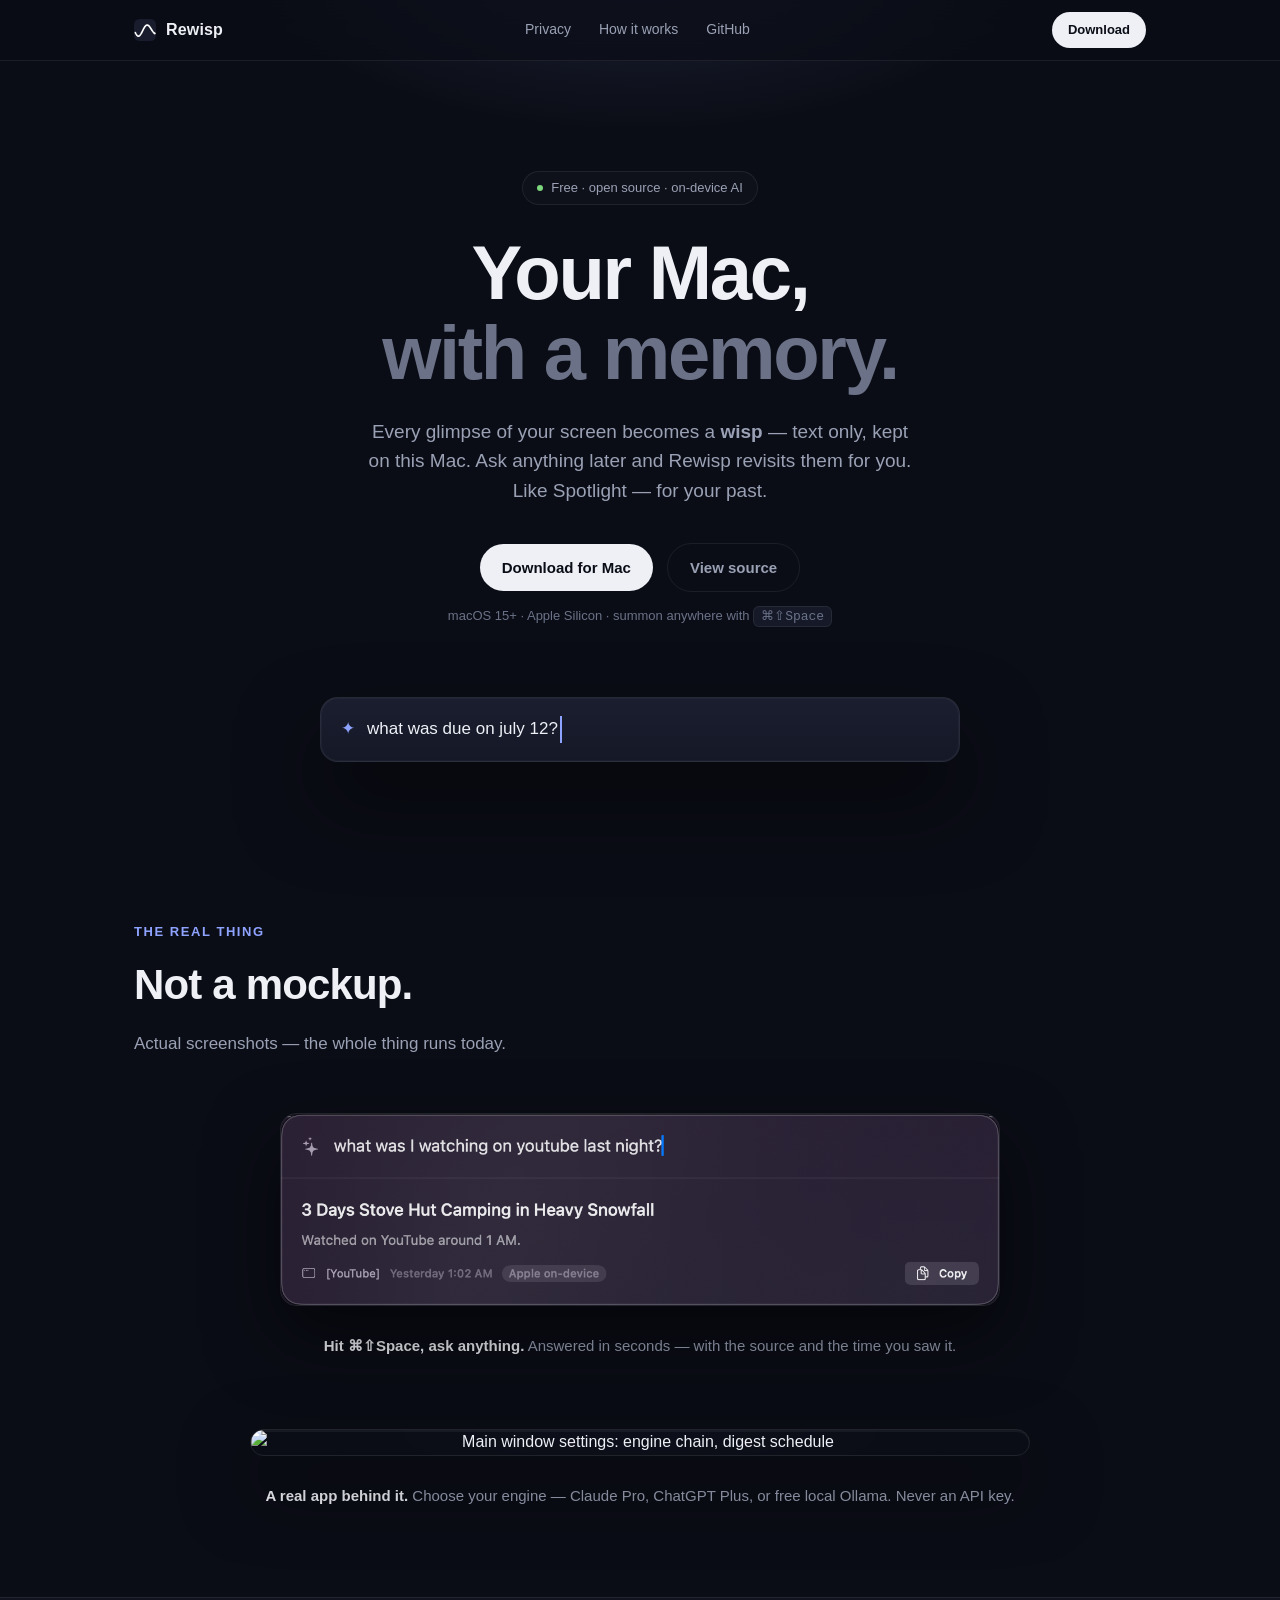
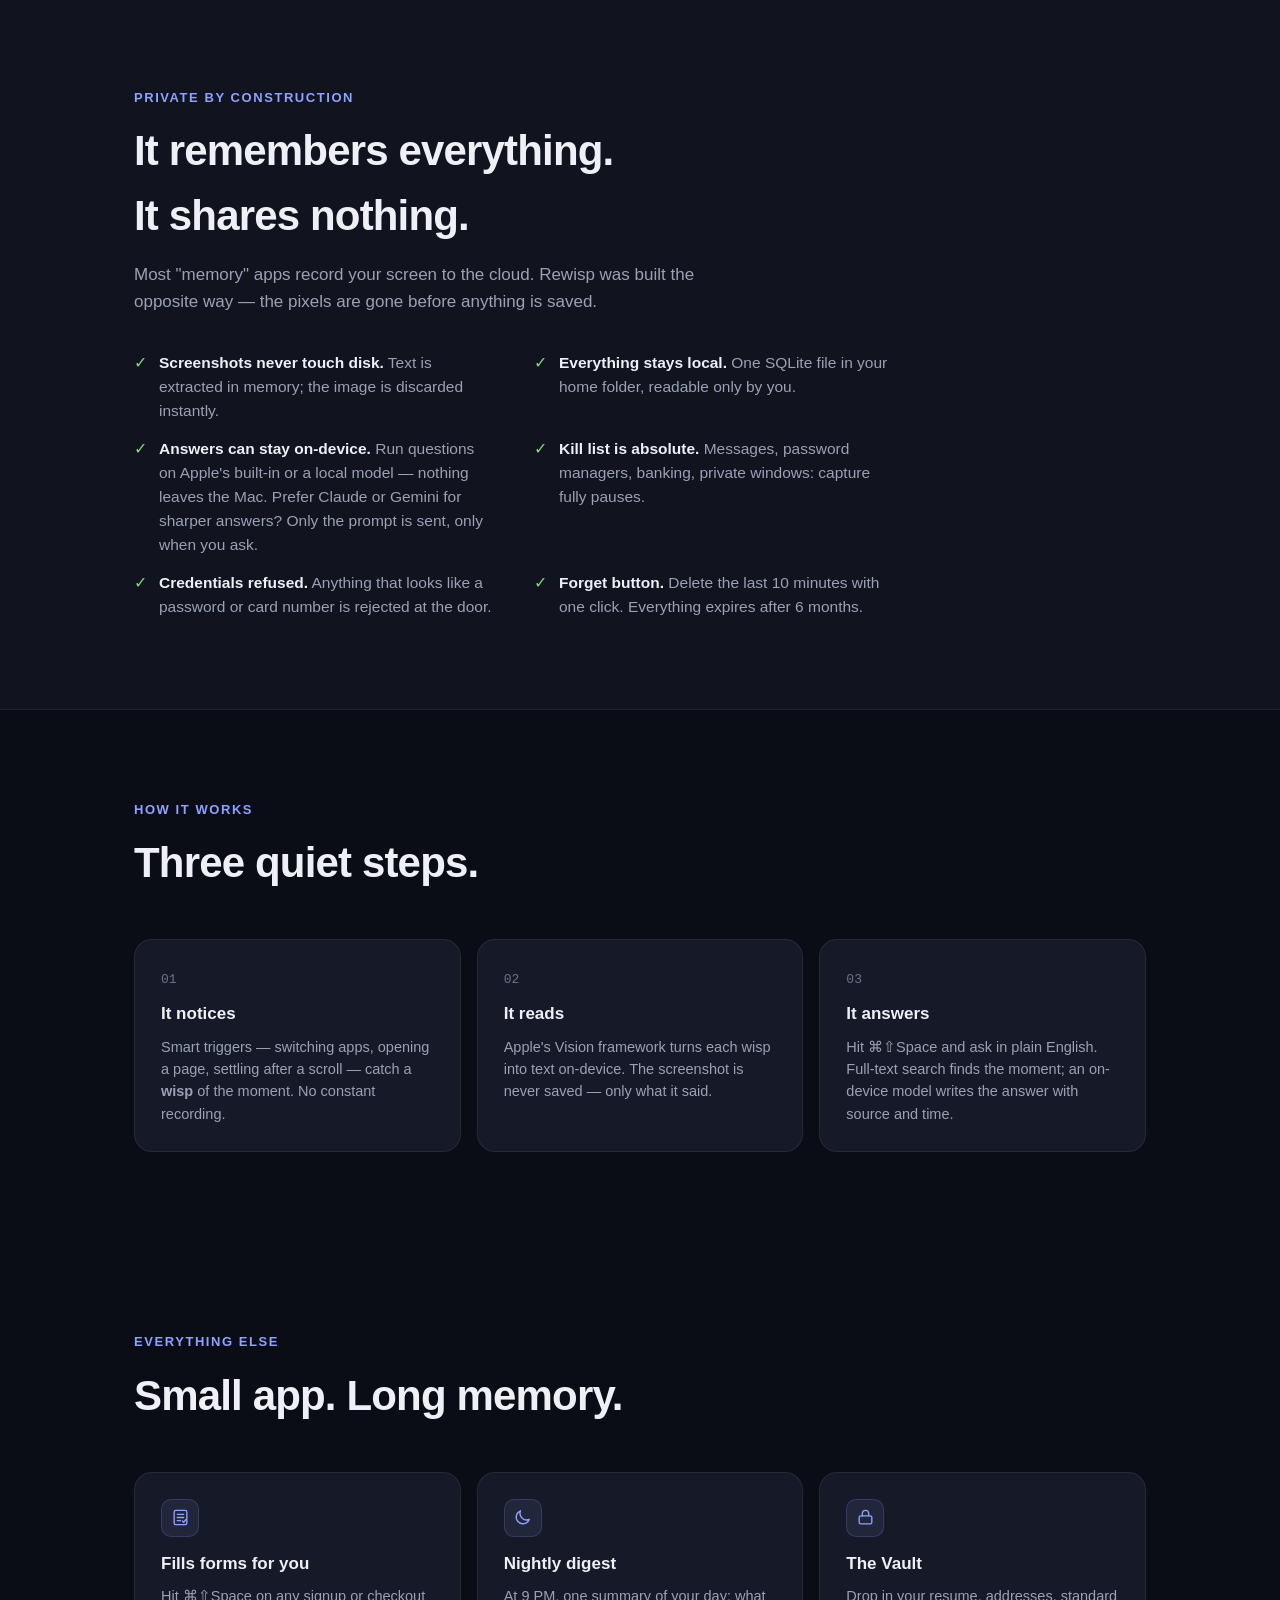
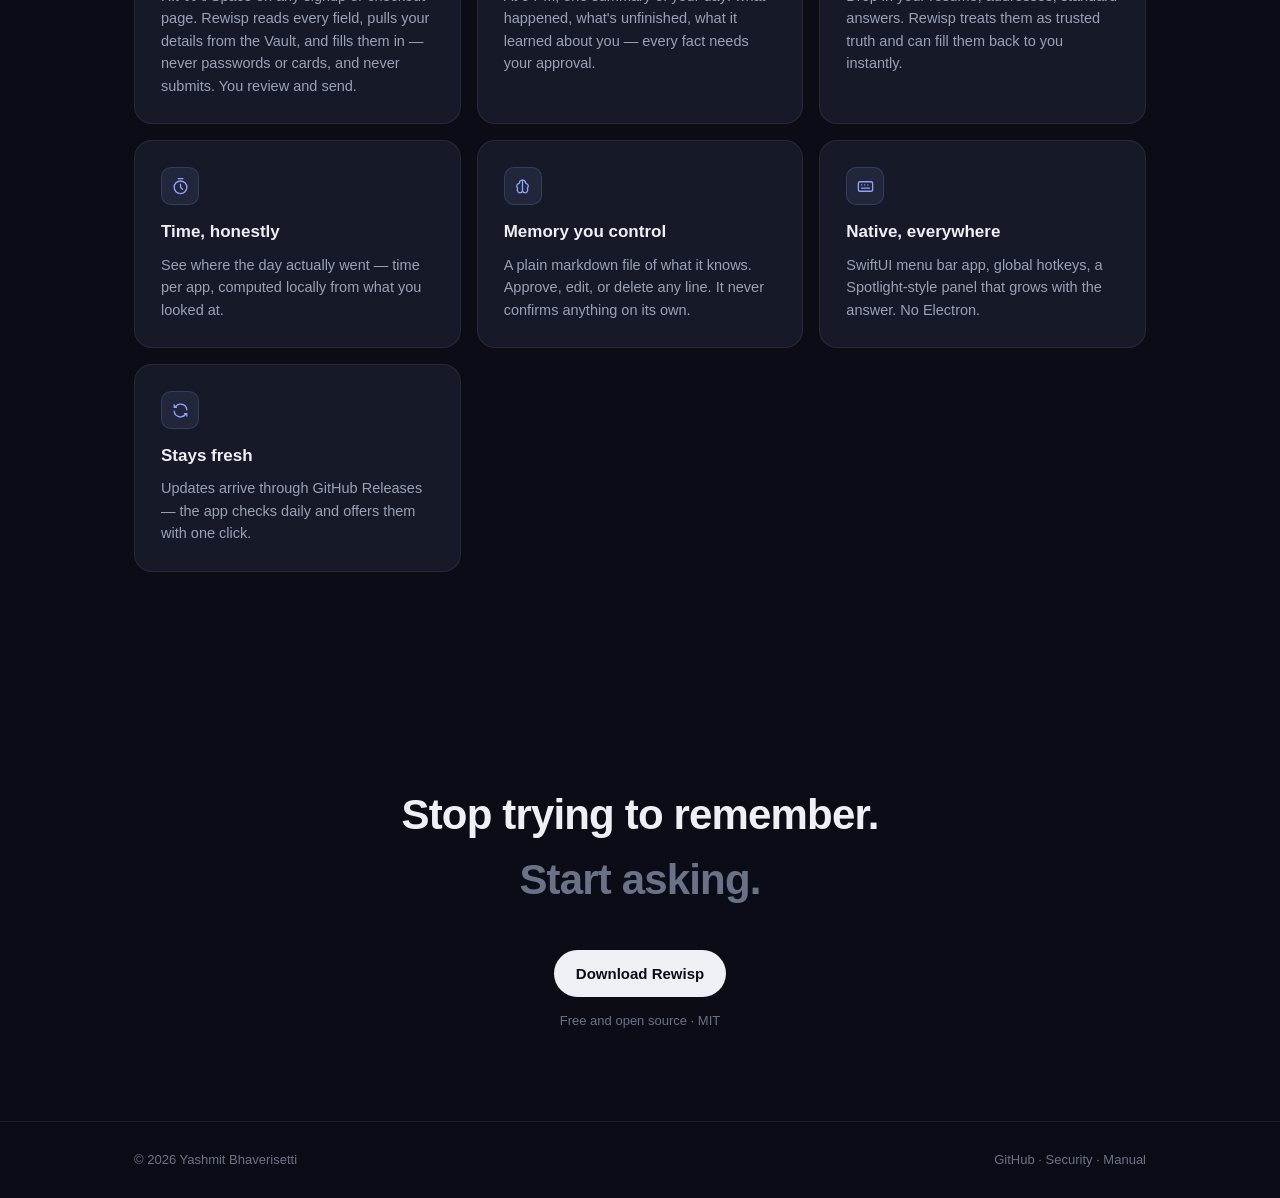
==== site/index.html @ dc7bc427 "site: make answer-engine copy accurate (on-device optional, cloud by choice)" ====
<!DOCTYPE html>
<html lang="en">
<head>
<meta charset="utf-8">
<meta name="viewport" content="width=device-width, initial-scale=1">
<title>Rewisp — an ambient memory for your Mac</title>
<link rel="icon" href="data:image/svg+xml,%3Csvg xmlns='http://www.w3.org/2000/svg' viewBox='0 0 24 24'%3E%3Crect width='24' height='24' rx='6' fill='%23181c2c'/%3E%3Cpath d='M 1.44 14.80 L 1.97 15.86 L 2.50 16.79 L 3.02 17.55 L 3.55 18.13 L 4.08 18.52 L 4.61 18.71 L 5.14 18.69 L 5.66 18.48 L 6.19 18.07 L 6.72 17.50 L 7.25 16.78 L 7.78 15.93 L 8.30 14.98 L 8.83 13.96 L 9.36 12.91 L 9.89 11.86 L 10.42 10.84 L 10.94 9.87 L 11.47 8.99 L 12.00 8.23 L 12.53 7.59 L 13.06 7.10 L 13.58 6.77 L 14.11 6.60 L 14.64 6.60 L 15.17 6.76 L 15.70 7.07 L 16.22 7.52 L 16.75 8.09 L 17.28 8.75 L 17.81 9.50 L 18.34 10.30 L 18.86 11.13 L 19.39 11.96 L 19.92 12.77 L 20.45 13.52 L 20.98 14.21 L 21.50 14.82 L 22.03 15.32 L 22.56 15.70' stroke='%23fff' stroke-width='1.8' stroke-linecap='round' stroke-linejoin='round' fill='none'/%3E%3Ccircle cx='22.56' cy='15.70' r='1.0' fill='%23fff'/%3E%3C/svg%3E">
<meta name="description" content="Rewisp remembers the text of everything you see on your Mac, so you can ask about it later. Private by construction — screenshots never touch disk.">
<style>
  :root {
    --bg: #0b0d16;
    --bg-2: #11141f;
    --card: #161a28;
    --line: rgba(255,255,255,.07);
    --text: #eef0f6;
    --muted: #9aa1b5;
    --dim: #6b7288;
    --accent: #8ea2ff;
    --radius: 18px;
  }
  * { margin: 0; padding: 0; box-sizing: border-box; }
  html { scroll-behavior: smooth; }
  body {
    background: var(--bg);
    color: var(--text);
    font-family: -apple-system, BlinkMacSystemFont, "SF Pro Display", Inter, "Segoe UI", sans-serif;
    -webkit-font-smoothing: antialiased;
    line-height: 1.55;
    overflow-x: hidden;
  }
  a { color: inherit; text-decoration: none; }
  .wrap { max-width: 1060px; margin: 0 auto; padding: 0 24px; }

  /* nav */
  nav {
    position: sticky; top: 0; z-index: 50;
    backdrop-filter: blur(18px);
    background: rgba(11,13,22,.7);
    border-bottom: 1px solid var(--line);
  }
  .nav-inner { display: flex; align-items: center; justify-content: space-between; height: 60px; }
  .brand { display: flex; align-items: center; gap: 10px; font-weight: 600; letter-spacing: .01em; }
  .brand svg { display: block; }
  .nav-links { display: flex; gap: 28px; font-size: 14px; color: var(--muted); }
  .nav-links a:hover { color: var(--text); }

  .btn {
    display: inline-flex; align-items: center; gap: 8px;
    background: var(--text); color: #0b0d16;
    font-weight: 600; font-size: 15px;
    padding: 12px 22px; border-radius: 999px;
    transition: transform .15s ease, box-shadow .15s ease;
  }
  .btn:hover { transform: translateY(-1px); box-shadow: 0 8px 30px rgba(142,162,255,.25); }
  .btn.small { padding: 8px 16px; font-size: 13px; }
  .btn.ghost { background: transparent; color: var(--muted); border: 1px solid var(--line); }
  .btn.ghost:hover { color: var(--text); box-shadow: none; }

  /* hero */
  header { position: relative; padding: 110px 0 70px; text-align: center; }
  .glow {
    position: absolute; inset: -200px 0 auto 0; height: 600px; pointer-events: none;
    background: radial-gradient(600px 300px at 50% 10%, rgba(142,162,255,.16), transparent 70%);
  }
  .pill {
    display: inline-flex; align-items: center; gap: 8px;
    font-size: 13px; color: var(--muted);
    border: 1px solid var(--line); border-radius: 999px;
    padding: 6px 14px; margin-bottom: 28px;
    background: rgba(255,255,255,.02);
  }
  .pill .dot { width: 6px; height: 6px; border-radius: 50%; background: #7dd87d; }
  h1 {
    font-size: clamp(42px, 7vw, 76px);
    line-height: 1.05; font-weight: 700; letter-spacing: -.03em;
  }
  h1 .soft { color: var(--dim); }
  .sub {
    margin: 24px auto 0; max-width: 560px;
    font-size: 19px; color: var(--muted);
  }
  .cta-row { margin-top: 38px; display: flex; gap: 14px; justify-content: center; align-items: center; }
  .hint { margin-top: 14px; font-size: 13px; color: var(--dim); }
  .hint code { font-family: ui-monospace, "SF Mono", monospace; background: var(--card); padding: 2px 7px; border-radius: 6px; border: 1px solid var(--line); }

  /* demo bar */
  .demo {
    margin: 70px auto 0; max-width: 640px; text-align: left;
    background: linear-gradient(180deg, #1a1e2e, #141827);
    border: 1px solid var(--line); border-radius: var(--radius);
    box-shadow: 0 40px 80px rgba(0,0,0,.5), 0 0 0 1px rgba(255,255,255,.03) inset;
    overflow: hidden;
  }
  .demo .bar { display: flex; align-items: center; gap: 12px; padding: 18px 20px; font-size: 17px; }
  .demo .bar .spark { color: var(--accent); }
  .demo .q { border-right: 2px solid var(--accent); padding-right: 2px; white-space: nowrap; overflow: hidden; }
  .demo .answer { border-top: 1px solid var(--line); padding: 18px 20px 16px; display: none; }
  .demo .answer.show { display: block; animation: rise .35s ease; }
  @keyframes rise { from { opacity: 0; transform: translateY(6px); } to { opacity: 1; } }
  .demo .a-main { font-size: 16px; font-weight: 600; }
  .demo .a-detail { margin-top: 6px; font-size: 14px; color: var(--muted); }
  .demo .a-meta { margin-top: 12px; display: flex; gap: 10px; align-items: center; font-size: 12px; color: var(--dim); }
  .demo .badge { border: 1px solid var(--line); border-radius: 999px; padding: 2px 9px; background: rgba(255,255,255,.03); }

  /* sections */
  section { padding: 90px 0; }
  .kicker { font-size: 13px; font-weight: 600; letter-spacing: .12em; text-transform: uppercase; color: var(--accent); }
  h2 { font-size: clamp(28px, 4vw, 42px); font-weight: 700; letter-spacing: -.02em; margin-top: 10px; }
  .lead { margin-top: 14px; color: var(--muted); max-width: 620px; font-size: 17px; }

  .grid { display: grid; grid-template-columns: repeat(3, 1fr); gap: 16px; margin-top: 44px; }
  @media (max-width: 800px) { .grid { grid-template-columns: 1fr; } }
  .card {
    background: var(--card); border: 1px solid var(--line);
    border-radius: var(--radius); padding: 26px;
    transition: border-color .2s ease, transform .2s ease;
  }
  .card:hover { border-color: rgba(142,162,255,.3); transform: translateY(-2px); }
  .card .ic {
    width: 38px; height: 38px; display: flex; align-items: center; justify-content: center;
    border-radius: 10px; background: rgba(142,162,255,.09);
    border: 1px solid rgba(142,162,255,.18);
  }
  .card .ic svg { width: 19px; height: 19px; stroke: var(--accent); fill: none;
    stroke-width: 1.7; stroke-linecap: round; stroke-linejoin: round; }
  .card h3 { margin-top: 14px; font-size: 17px; font-weight: 600; }
  .card p { margin-top: 8px; font-size: 14.5px; color: var(--muted); }

  /* product shots — each screenshot centered on its own glow */
  .shots { margin-top: 56px; display: flex; flex-direction: column; gap: 72px; }
  .shot { position: relative; text-align: center; }
  .shot .frame {
    position: relative; display: inline-block; max-width: 100%;
    border-radius: 16px; overflow: hidden;
    border: 1px solid rgba(255,255,255,.09);
    box-shadow: 0 30px 70px rgba(0,0,0,.55), 0 2px 0 rgba(255,255,255,.05) inset;
  }
  .shot .frame::before {
    content: ""; position: absolute; inset: -14% -6% auto -6%; height: 70%;
    background: radial-gradient(60% 100% at 50% 0%, rgba(142,162,255,.22), transparent 70%);
    filter: blur(30px); z-index: -1; pointer-events: none;
  }
  .shot img { display: block; width: 100%; height: auto; }
  .shot.hero .frame { width: 720px; }
  .shot.app .frame { width: 780px; }
  .shot .cap { margin-top: 20px; font-size: 15px; color: var(--muted); }
  .shot .cap b { color: var(--text); font-weight: 600; }
  @media (max-width: 820px) { .shots { gap: 52px; } .shot .frame { width: 100% !important; } }

  /* privacy strip */
  .strip {
    background: var(--bg-2); border-top: 1px solid var(--line); border-bottom: 1px solid var(--line);
  }
  .checks { margin-top: 36px; display: grid; grid-template-columns: repeat(2, 1fr); gap: 14px 40px; max-width: 760px; }
  @media (max-width: 700px) { .checks { grid-template-columns: 1fr; } }
  .checks li { list-style: none; display: flex; gap: 12px; font-size: 15.5px; color: var(--muted); }
  .checks li b { color: var(--text); font-weight: 600; }
  .checks .tick { color: #7dd87d; flex-shrink: 0; }

  /* how */
  .steps { margin-top: 44px; display: grid; grid-template-columns: repeat(3, 1fr); gap: 16px; counter-reset: step; }
  @media (max-width: 800px) { .steps { grid-template-columns: 1fr; } }
  .step { position: relative; background: var(--card); border: 1px solid var(--line); border-radius: var(--radius); padding: 26px; }
  .step::before {
    counter-increment: step; content: "0" counter(step);
    font-family: ui-monospace, "SF Mono", monospace; font-size: 13px; color: var(--dim);
  }
  .step h3 { margin-top: 10px; font-size: 17px; }
  .step p { margin-top: 8px; font-size: 14.5px; color: var(--muted); }

  /* footer cta */
  .final { text-align: center; padding: 110px 0 90px; }
  footer {
    border-top: 1px solid var(--line); padding: 28px 0; font-size: 13px; color: var(--dim);
  }
  .foot-inner { display: flex; justify-content: space-between; align-items: center; flex-wrap: wrap; gap: 12px; }
  footer a:hover { color: var(--text); }
</style>
</head>
<body>

<nav>
  <div class="wrap nav-inner">
    <a class="brand" href="#">
      <svg width="22" height="22" viewBox="0 0 24 24" fill="none">
        <rect width="24" height="24" rx="6" fill="#181c2c"/>
        <path d="M 1.44 14.80 L 1.97 15.86 L 2.50 16.79 L 3.02 17.55 L 3.55 18.13 L 4.08 18.52 L 4.61 18.71 L 5.14 18.69 L 5.66 18.48 L 6.19 18.07 L 6.72 17.50 L 7.25 16.78 L 7.78 15.93 L 8.30 14.98 L 8.83 13.96 L 9.36 12.91 L 9.89 11.86 L 10.42 10.84 L 10.94 9.87 L 11.47 8.99 L 12.00 8.23 L 12.53 7.59 L 13.06 7.10 L 13.58 6.77 L 14.11 6.60 L 14.64 6.60 L 15.17 6.76 L 15.70 7.07 L 16.22 7.52 L 16.75 8.09 L 17.28 8.75 L 17.81 9.50 L 18.34 10.30 L 18.86 11.13 L 19.39 11.96 L 19.92 12.77 L 20.45 13.52 L 20.98 14.21 L 21.50 14.82 L 22.03 15.32 L 22.56 15.70" stroke="#fff" stroke-width="1.8" stroke-linecap="round" stroke-linejoin="round" fill="none"/>
        <circle cx="22.56" cy="15.70" r="1.0" fill="#fff"/>
      </svg>
      Rewisp
    </a>
    <div class="nav-links">
      <a href="#privacy">Privacy</a>
      <a href="#how">How it works</a>
      <a href="https://github.com/yashmitb/Rewisp">GitHub</a>
    </div>
    <a class="btn small" href="https://github.com/yashmitb/Rewisp/releases/latest/download/Rewisp.dmg">Download</a>
  </div>
</nav>

<header>
  <div class="glow"></div>
  <div class="wrap">
    <div class="pill"><span class="dot"></span> Free · open source · on-device AI</div>
    <h1>Your Mac,<br><span class="soft">with a memory.</span></h1>
    <p class="sub">Every glimpse of your screen becomes a <b>wisp</b> — text only, kept on this Mac. Ask anything later and Rewisp revisits them for you. Like Spotlight — for your past.</p>
    <div class="cta-row">
      <a class="btn" href="https://github.com/yashmitb/Rewisp/releases/latest/download/Rewisp.dmg">Download for Mac</a>
      <a class="btn ghost" href="https://github.com/yashmitb/Rewisp">View source</a>
    </div>
    <p class="hint">macOS 15+ · Apple Silicon · summon anywhere with <code>⌘⇧Space</code></p>

    <div class="demo">
      <div class="bar"><span class="spark">✦</span> <span class="q" id="q"></span></div>
      <div class="answer" id="answer">
        <div class="a-main" id="a-main"></div>
        <div class="a-detail" id="a-detail"></div>
        <div class="a-meta">
          <span id="a-src"></span>
          <span class="badge">Apple on-device</span>
          <span style="margin-left:auto">⌘C Copy</span>
        </div>
      </div>
    </div>
  </div>
</header>

<section>
  <div class="wrap">
    <div class="kicker">The real thing</div>
    <h2>Not a mockup.</h2>
    <p class="lead">Actual screenshots — the whole thing runs today.</p>
    <div class="shots">
      <div class="shot hero">
        <div class="frame">
          <img src="panel.png" alt="Search panel answering a question from screen history, on-device" loading="lazy">
        </div>
        <p class="cap"><b>Hit ⌘⇧Space, ask anything.</b> Answered in seconds — with the source and the time you saw it.</p>
      </div>
      <div class="shot app">
        <div class="frame">
          <img src="settings.png" alt="Main window settings: engine chain, digest schedule" loading="lazy">
        </div>
        <p class="cap"><b>A real app behind it.</b> Choose your engine — Claude Pro, ChatGPT Plus, or free local Ollama. Never an API key.</p>
      </div>
    </div>
  </div>
</section>

<section id="privacy" class="strip">
  <div class="wrap">
    <div class="kicker">Private by construction</div>
    <h2>It remembers everything.<br>It shares nothing.</h2>
    <p class="lead">Most "memory" apps record your screen to the cloud. Rewisp was built the opposite way — the pixels are gone before anything is saved.</p>
    <ul class="checks">
      <li><span class="tick">✓</span><span><b>Screenshots never touch disk.</b> Text is extracted in memory; the image is discarded instantly.</span></li>
      <li><span class="tick">✓</span><span><b>Everything stays local.</b> One SQLite file in your home folder, readable only by you.</span></li>
      <li><span class="tick">✓</span><span><b>Answers can stay on-device.</b> Run questions on Apple's built-in or a local model — nothing leaves the Mac. Prefer Claude or Gemini for sharper answers? Only the prompt is sent, only when you ask.</span></li>
      <li><span class="tick">✓</span><span><b>Kill list is absolute.</b> Messages, password managers, banking, private windows: capture fully pauses.</span></li>
      <li><span class="tick">✓</span><span><b>Credentials refused.</b> Anything that looks like a password or card number is rejected at the door.</span></li>
      <li><span class="tick">✓</span><span><b>Forget button.</b> Delete the last 10 minutes with one click. Everything expires after 6 months.</span></li>
    </ul>
  </div>
</section>

<section id="how">
  <div class="wrap">
    <div class="kicker">How it works</div>
    <h2>Three quiet steps.</h2>
    <div class="steps">
      <div class="step">
        <h3>It notices</h3>
        <p>Smart triggers — switching apps, opening a page, settling after a scroll — catch a <b>wisp</b> of the moment. No constant recording.</p>
      </div>
      <div class="step">
        <h3>It reads</h3>
        <p>Apple's Vision framework turns each wisp into text on-device. The screenshot is never saved — only what it said.</p>
      </div>
      <div class="step">
        <h3>It answers</h3>
        <p>Hit ⌘⇧Space and ask in plain English. Full-text search finds the moment; an on-device model writes the answer with source and time.</p>
      </div>
    </div>
  </div>
</section>

<section>
  <div class="wrap">
    <div class="kicker">Everything else</div>
    <h2>Small app. Long memory.</h2>
    <div class="grid">
      <div class="card"><div class="ic"><svg viewBox="0 0 24 24"><rect x="4" y="3" width="16" height="18" rx="2"/><path d="M8 8h8M8 12h8M8 16h4"/><path d="M14.5 16.5l1.5 1.5 3-3.5"/></svg></div><h3>Fills forms for you</h3><p>Hit ⌘⇧Space on any signup or checkout page. Rewisp reads every field, pulls your details from the Vault, and fills them in — never passwords or cards, and never submits. You review and send.</p></div>
      <div class="card"><div class="ic"><svg viewBox="0 0 24 24"><path d="M20.5 14.5A8.5 8.5 0 0 1 9.5 3.5a8.5 8.5 0 1 0 11 11z"/></svg></div><h3>Nightly digest</h3><p>At 9 PM, one summary of your day: what happened, what's unfinished, what it learned about you — every fact needs your approval.</p></div>
      <div class="card"><div class="ic"><svg viewBox="0 0 24 24"><rect x="4" y="10" width="16" height="10" rx="2"/><path d="M8 10V7a4 4 0 0 1 8 0v3"/></svg></div><h3>The Vault</h3><p>Drop in your resume, addresses, standard answers. Rewisp treats them as trusted truth and can fill them back to you instantly.</p></div>
      <div class="card"><div class="ic"><svg viewBox="0 0 24 24"><circle cx="12" cy="13" r="8"/><path d="M12 9v4l2.5 2.5M9 2h6"/></svg></div><h3>Time, honestly</h3><p>See where the day actually went — time per app, computed locally from what you looked at.</p></div>
      <div class="card"><div class="ic"><svg viewBox="0 0 24 24"><path d="M12 4a4 4 0 0 0-4 4 3.5 3.5 0 0 0-2 6.2A3.8 3.8 0 0 0 8.5 20a3.6 3.6 0 0 0 3.5-2.4A3.6 3.6 0 0 0 15.5 20a3.8 3.8 0 0 0 2.5-5.8A3.5 3.5 0 0 0 16 8a4 4 0 0 0-4-4z"/><path d="M12 4v13.6"/></svg></div><h3>Memory you control</h3><p>A plain markdown file of what it knows. Approve, edit, or delete any line. It never confirms anything on its own.</p></div>
      <div class="card"><div class="ic"><svg viewBox="0 0 24 24"><rect x="3" y="6" width="18" height="12" rx="2"/><path d="M7 10h.01M11 10h.01M15 10h.01M7 14h10"/></svg></div><h3>Native, everywhere</h3><p>SwiftUI menu bar app, global hotkeys, a Spotlight-style panel that grows with the answer. No Electron.</p></div>
      <div class="card"><div class="ic"><svg viewBox="0 0 24 24"><path d="M20 11a8 8 0 0 0-14.9-3M4 13a8 8 0 0 0 14.9 3"/><path d="M4 5v3h3M20 19v-3h-3"/></svg></div><h3>Stays fresh</h3><p>Updates arrive through GitHub Releases — the app checks daily and offers them with one click.</p></div>
    </div>
  </div>
</section>

<section class="final">
  <div class="wrap">
    <h2>Stop trying to remember.<br><span style="color:var(--dim)">Start asking.</span></h2>
    <div class="cta-row">
      <a class="btn" href="https://github.com/yashmitb/Rewisp/releases/latest/download/Rewisp.dmg">Download Rewisp</a>
    </div>
    <p class="hint">Free and open source · MIT</p>
  </div>
</section>

<footer>
  <div class="wrap foot-inner">
    <span>© 2026 Yashmit Bhaverisetti</span>
    <span>
      <a href="https://github.com/yashmitb/Rewisp">GitHub</a> ·
      <a href="https://github.com/yashmitb/Rewisp/blob/main/docs/SECURITY.md">Security</a> ·
      <a href="https://github.com/yashmitb/Rewisp/blob/main/docs/MANUAL.md">Manual</a>
    </span>
  </div>
</footer>

<script>
  // Typed demo loop in the hero search bar.
  const demos = [
    { q: "what was due on july 12?",
      a: "Quiz 3.2 — due July 12 at 11:59 PM",
      d: "11-point homework quiz on Canvas, seen this afternoon.",
      s: "Canvas · Today 4:31 PM" },
    { q: "that video from last night?",
      a: "3 Days Stove Hut Camping in Heavy Snowfall",
      d: "Watched on YouTube around 1 AM.",
      s: "YouTube · Yesterday 1:02 AM" },
    { q: "what's my student ID?",
      a: "A18…4291",
      d: "From personal_info in your Vault.",
      s: "Vault · trusted" },
  ];
  const qEl = document.getElementById("q"), ans = document.getElementById("answer");
  let di = 0;
  async function type(text) {
    qEl.textContent = "";
    for (const ch of text) { qEl.textContent += ch; await sleep(45 + Math.random()*40); }
  }
  const sleep = ms => new Promise(r => setTimeout(r, ms));
  async function loop() {
    for (;;) {
      const d = demos[di % demos.length]; di++;
      ans.classList.remove("show");
      await type(d.q);
      await sleep(500);
      document.getElementById("a-main").textContent = d.a;
      document.getElementById("a-detail").textContent = d.d;
      document.getElementById("a-src").textContent = d.s;
      ans.classList.add("show");
      await sleep(3800);
      qEl.textContent = ""; await sleep(400);
    }
  }
  loop();
</script>
</body>
</html>
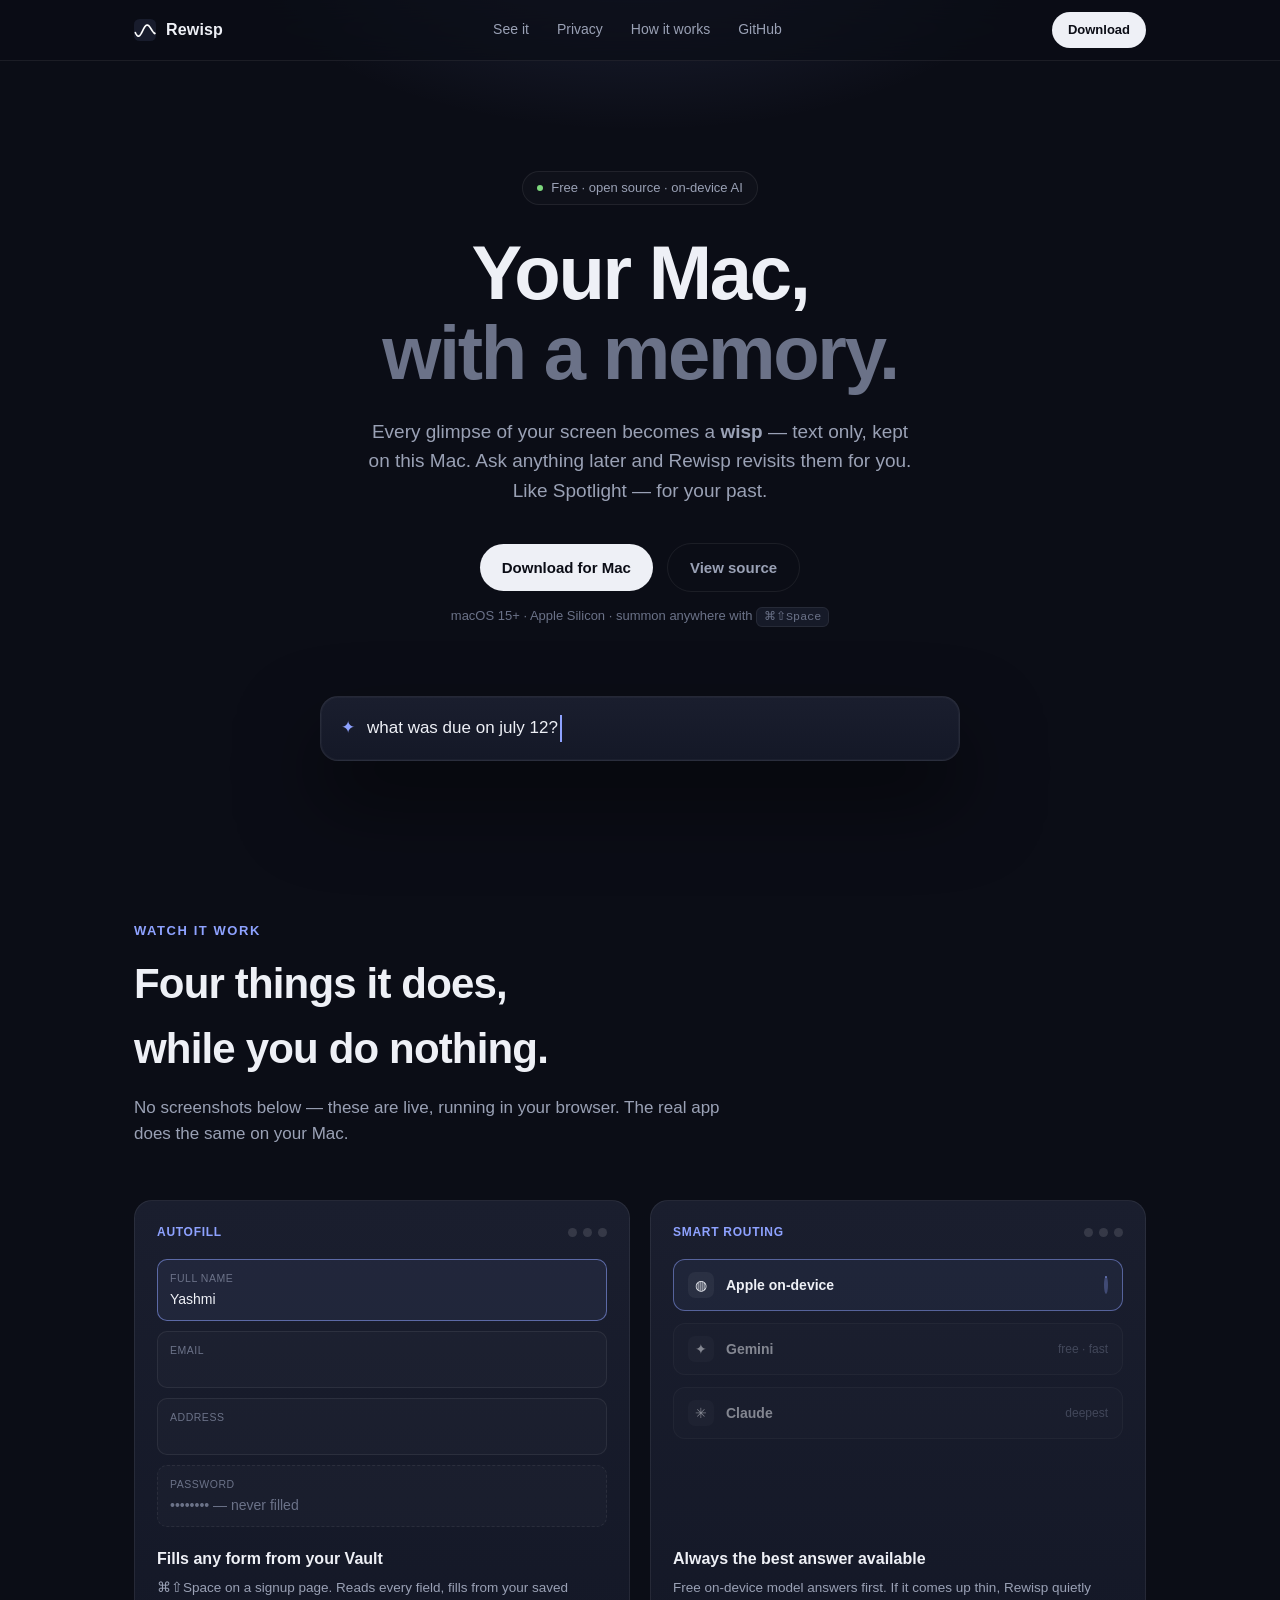
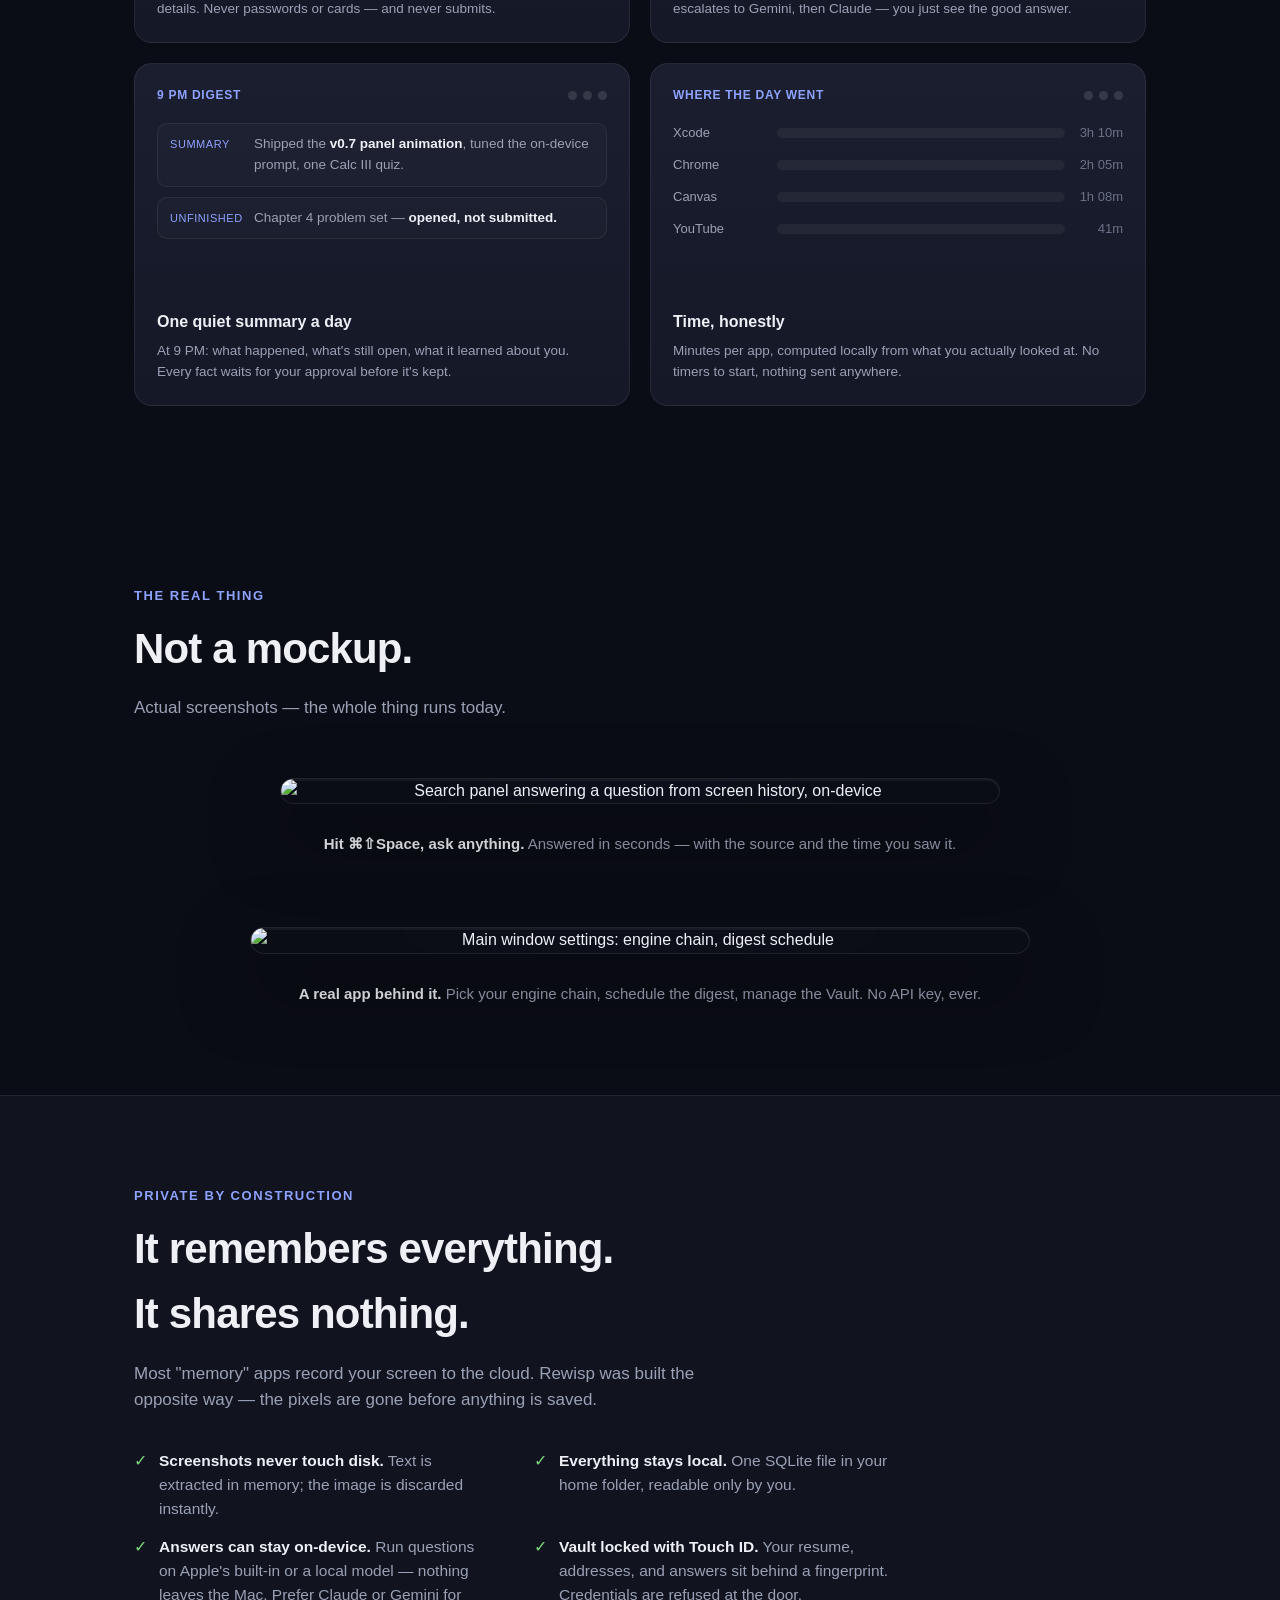
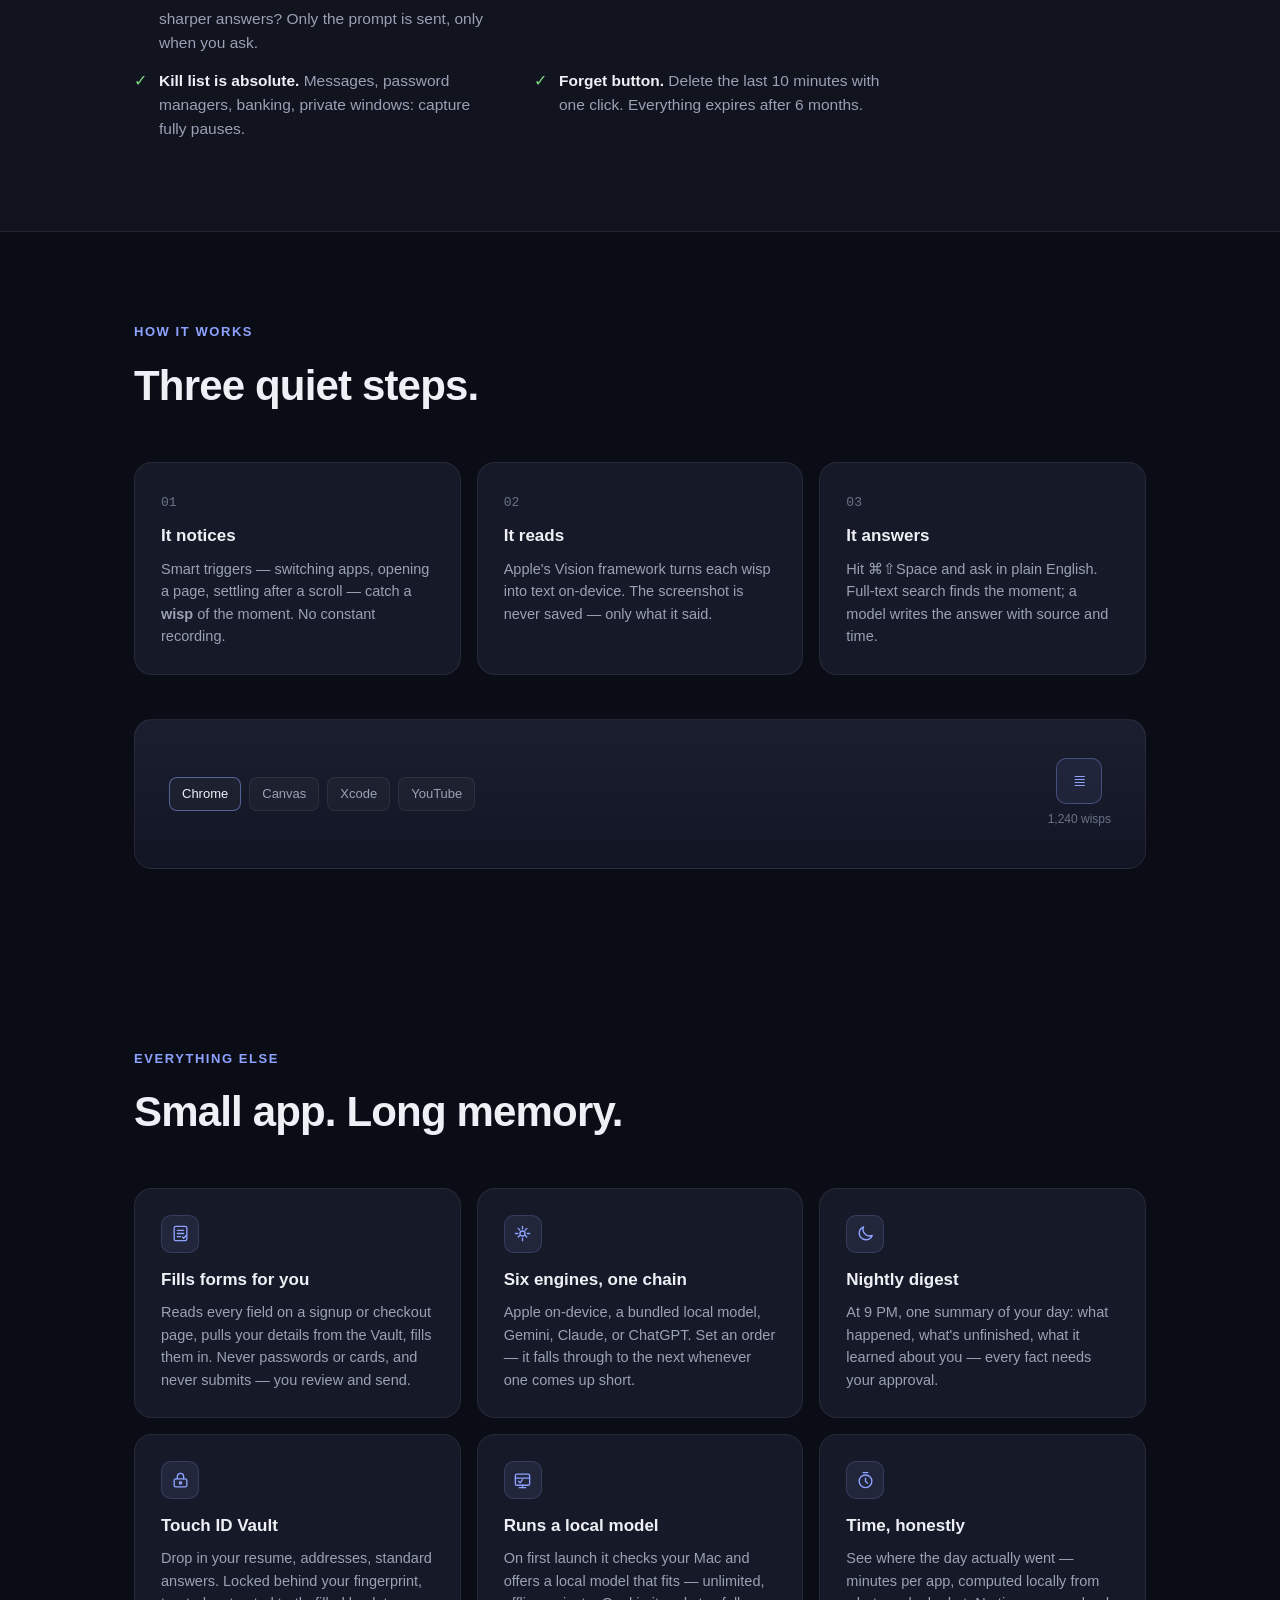
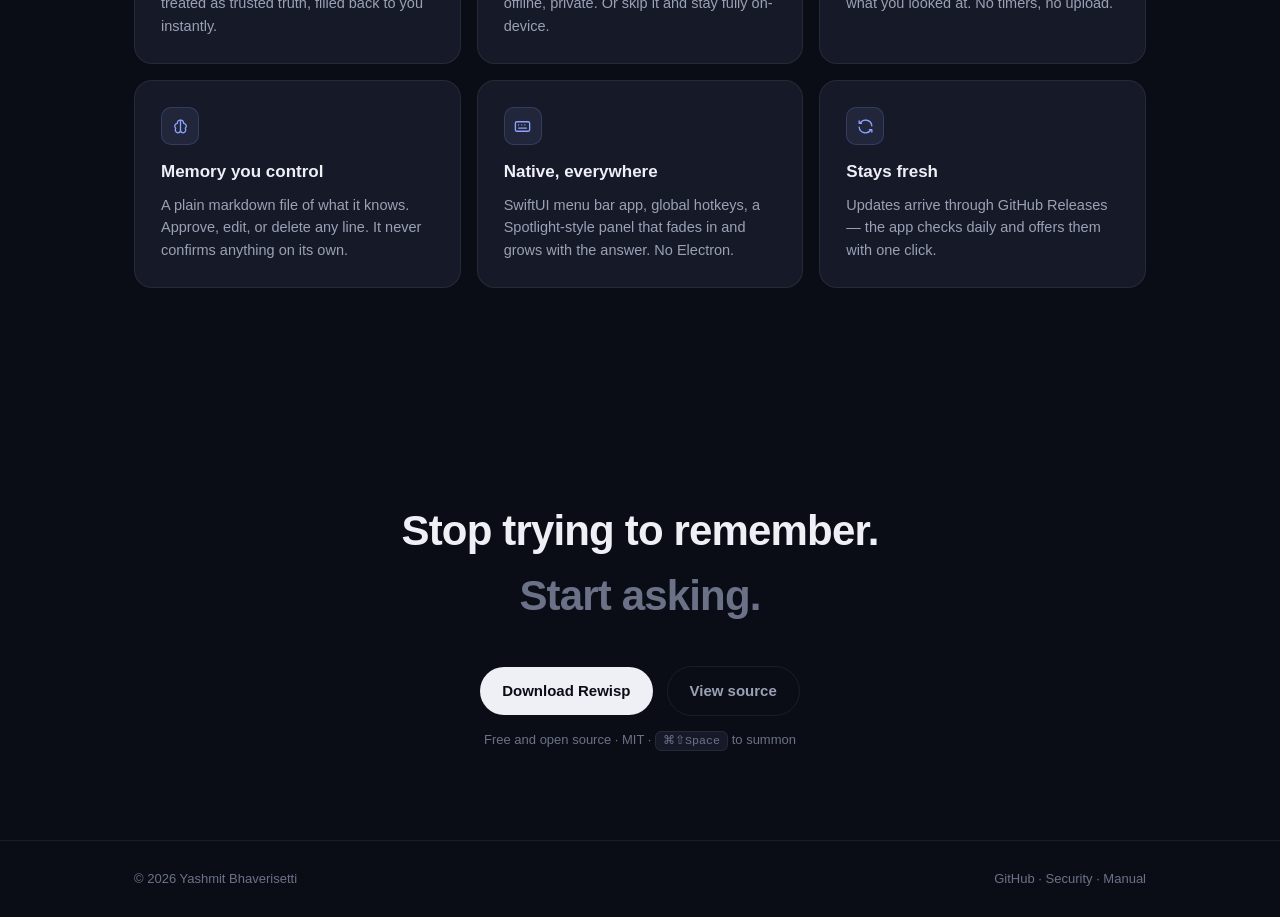
==== commit 1250b779: "site: split into html/css/js, add feature demos Break the single index.html into index.html + css/st" ====
--- a/site/index.html
+++ b/site/index.html
@@ -4,178 +4,9 @@
 <meta charset="utf-8">
 <meta name="viewport" content="width=device-width, initial-scale=1">
 <title>Rewisp — an ambient memory for your Mac</title>
+<meta name="description" content="Rewisp remembers the text of everything you see on your Mac, so you can ask about it later. Private by construction — screenshots never touch disk.">
 <link rel="icon" href="data:image/svg+xml,%3Csvg xmlns='http://www.w3.org/2000/svg' viewBox='0 0 24 24'%3E%3Crect width='24' height='24' rx='6' fill='%23181c2c'/%3E%3Cpath d='M 1.44 14.80 L 1.97 15.86 L 2.50 16.79 L 3.02 17.55 L 3.55 18.13 L 4.08 18.52 L 4.61 18.71 L 5.14 18.69 L 5.66 18.48 L 6.19 18.07 L 6.72 17.50 L 7.25 16.78 L 7.78 15.93 L 8.30 14.98 L 8.83 13.96 L 9.36 12.91 L 9.89 11.86 L 10.42 10.84 L 10.94 9.87 L 11.47 8.99 L 12.00 8.23 L 12.53 7.59 L 13.06 7.10 L 13.58 6.77 L 14.11 6.60 L 14.64 6.60 L 15.17 6.76 L 15.70 7.07 L 16.22 7.52 L 16.75 8.09 L 17.28 8.75 L 17.81 9.50 L 18.34 10.30 L 18.86 11.13 L 19.39 11.96 L 19.92 12.77 L 20.45 13.52 L 20.98 14.21 L 21.50 14.82 L 22.03 15.32 L 22.56 15.70' stroke='%23fff' stroke-width='1.8' stroke-linecap='round' stroke-linejoin='round' fill='none'/%3E%3Ccircle cx='22.56' cy='15.70' r='1.0' fill='%23fff'/%3E%3C/svg%3E">
-<meta name="description" content="Rewisp remembers the text of everything you see on your Mac, so you can ask about it later. Private by construction — screenshots never touch disk.">
-<style>
-  :root {
-    --bg: #0b0d16;
-    --bg-2: #11141f;
-    --card: #161a28;
-    --line: rgba(255,255,255,.07);
-    --text: #eef0f6;
-    --muted: #9aa1b5;
-    --dim: #6b7288;
-    --accent: #8ea2ff;
-    --radius: 18px;
-  }
-  * { margin: 0; padding: 0; box-sizing: border-box; }
-  html { scroll-behavior: smooth; }
-  body {
-    background: var(--bg);
-    color: var(--text);
-    font-family: -apple-system, BlinkMacSystemFont, "SF Pro Display", Inter, "Segoe UI", sans-serif;
-    -webkit-font-smoothing: antialiased;
-    line-height: 1.55;
-    overflow-x: hidden;
-  }
-  a { color: inherit; text-decoration: none; }
-  .wrap { max-width: 1060px; margin: 0 auto; padding: 0 24px; }
-
-  /* nav */
-  nav {
-    position: sticky; top: 0; z-index: 50;
-    backdrop-filter: blur(18px);
-    background: rgba(11,13,22,.7);
-    border-bottom: 1px solid var(--line);
-  }
-  .nav-inner { display: flex; align-items: center; justify-content: space-between; height: 60px; }
-  .brand { display: flex; align-items: center; gap: 10px; font-weight: 600; letter-spacing: .01em; }
-  .brand svg { display: block; }
-  .nav-links { display: flex; gap: 28px; font-size: 14px; color: var(--muted); }
-  .nav-links a:hover { color: var(--text); }
-
-  .btn {
-    display: inline-flex; align-items: center; gap: 8px;
-    background: var(--text); color: #0b0d16;
-    font-weight: 600; font-size: 15px;
-    padding: 12px 22px; border-radius: 999px;
-    transition: transform .15s ease, box-shadow .15s ease;
-  }
-  .btn:hover { transform: translateY(-1px); box-shadow: 0 8px 30px rgba(142,162,255,.25); }
-  .btn.small { padding: 8px 16px; font-size: 13px; }
-  .btn.ghost { background: transparent; color: var(--muted); border: 1px solid var(--line); }
-  .btn.ghost:hover { color: var(--text); box-shadow: none; }
-
-  /* hero */
-  header { position: relative; padding: 110px 0 70px; text-align: center; }
-  .glow {
-    position: absolute; inset: -200px 0 auto 0; height: 600px; pointer-events: none;
-    background: radial-gradient(600px 300px at 50% 10%, rgba(142,162,255,.16), transparent 70%);
-  }
-  .pill {
-    display: inline-flex; align-items: center; gap: 8px;
-    font-size: 13px; color: var(--muted);
-    border: 1px solid var(--line); border-radius: 999px;
-    padding: 6px 14px; margin-bottom: 28px;
-    background: rgba(255,255,255,.02);
-  }
-  .pill .dot { width: 6px; height: 6px; border-radius: 50%; background: #7dd87d; }
-  h1 {
-    font-size: clamp(42px, 7vw, 76px);
-    line-height: 1.05; font-weight: 700; letter-spacing: -.03em;
-  }
-  h1 .soft { color: var(--dim); }
-  .sub {
-    margin: 24px auto 0; max-width: 560px;
-    font-size: 19px; color: var(--muted);
-  }
-  .cta-row { margin-top: 38px; display: flex; gap: 14px; justify-content: center; align-items: center; }
-  .hint { margin-top: 14px; font-size: 13px; color: var(--dim); }
-  .hint code { font-family: ui-monospace, "SF Mono", monospace; background: var(--card); padding: 2px 7px; border-radius: 6px; border: 1px solid var(--line); }
-
-  /* demo bar */
-  .demo {
-    margin: 70px auto 0; max-width: 640px; text-align: left;
-    background: linear-gradient(180deg, #1a1e2e, #141827);
-    border: 1px solid var(--line); border-radius: var(--radius);
-    box-shadow: 0 40px 80px rgba(0,0,0,.5), 0 0 0 1px rgba(255,255,255,.03) inset;
-    overflow: hidden;
-  }
-  .demo .bar { display: flex; align-items: center; gap: 12px; padding: 18px 20px; font-size: 17px; }
-  .demo .bar .spark { color: var(--accent); }
-  .demo .q { border-right: 2px solid var(--accent); padding-right: 2px; white-space: nowrap; overflow: hidden; }
-  .demo .answer { border-top: 1px solid var(--line); padding: 18px 20px 16px; display: none; }
-  .demo .answer.show { display: block; animation: rise .35s ease; }
-  @keyframes rise { from { opacity: 0; transform: translateY(6px); } to { opacity: 1; } }
-  .demo .a-main { font-size: 16px; font-weight: 600; }
-  .demo .a-detail { margin-top: 6px; font-size: 14px; color: var(--muted); }
-  .demo .a-meta { margin-top: 12px; display: flex; gap: 10px; align-items: center; font-size: 12px; color: var(--dim); }
-  .demo .badge { border: 1px solid var(--line); border-radius: 999px; padding: 2px 9px; background: rgba(255,255,255,.03); }
-
-  /* sections */
-  section { padding: 90px 0; }
-  .kicker { font-size: 13px; font-weight: 600; letter-spacing: .12em; text-transform: uppercase; color: var(--accent); }
-  h2 { font-size: clamp(28px, 4vw, 42px); font-weight: 700; letter-spacing: -.02em; margin-top: 10px; }
-  .lead { margin-top: 14px; color: var(--muted); max-width: 620px; font-size: 17px; }
-
-  .grid { display: grid; grid-template-columns: repeat(3, 1fr); gap: 16px; margin-top: 44px; }
-  @media (max-width: 800px) { .grid { grid-template-columns: 1fr; } }
-  .card {
-    background: var(--card); border: 1px solid var(--line);
-    border-radius: var(--radius); padding: 26px;
-    transition: border-color .2s ease, transform .2s ease;
-  }
-  .card:hover { border-color: rgba(142,162,255,.3); transform: translateY(-2px); }
-  .card .ic {
-    width: 38px; height: 38px; display: flex; align-items: center; justify-content: center;
-    border-radius: 10px; background: rgba(142,162,255,.09);
-    border: 1px solid rgba(142,162,255,.18);
-  }
-  .card .ic svg { width: 19px; height: 19px; stroke: var(--accent); fill: none;
-    stroke-width: 1.7; stroke-linecap: round; stroke-linejoin: round; }
-  .card h3 { margin-top: 14px; font-size: 17px; font-weight: 600; }
-  .card p { margin-top: 8px; font-size: 14.5px; color: var(--muted); }
-
-  /* product shots — each screenshot centered on its own glow */
-  .shots { margin-top: 56px; display: flex; flex-direction: column; gap: 72px; }
-  .shot { position: relative; text-align: center; }
-  .shot .frame {
-    position: relative; display: inline-block; max-width: 100%;
-    border-radius: 16px; overflow: hidden;
-    border: 1px solid rgba(255,255,255,.09);
-    box-shadow: 0 30px 70px rgba(0,0,0,.55), 0 2px 0 rgba(255,255,255,.05) inset;
-  }
-  .shot .frame::before {
-    content: ""; position: absolute; inset: -14% -6% auto -6%; height: 70%;
-    background: radial-gradient(60% 100% at 50% 0%, rgba(142,162,255,.22), transparent 70%);
-    filter: blur(30px); z-index: -1; pointer-events: none;
-  }
-  .shot img { display: block; width: 100%; height: auto; }
-  .shot.hero .frame { width: 720px; }
-  .shot.app .frame { width: 780px; }
-  .shot .cap { margin-top: 20px; font-size: 15px; color: var(--muted); }
-  .shot .cap b { color: var(--text); font-weight: 600; }
-  @media (max-width: 820px) { .shots { gap: 52px; } .shot .frame { width: 100% !important; } }
-
-  /* privacy strip */
-  .strip {
-    background: var(--bg-2); border-top: 1px solid var(--line); border-bottom: 1px solid var(--line);
-  }
-  .checks { margin-top: 36px; display: grid; grid-template-columns: repeat(2, 1fr); gap: 14px 40px; max-width: 760px; }
-  @media (max-width: 700px) { .checks { grid-template-columns: 1fr; } }
-  .checks li { list-style: none; display: flex; gap: 12px; font-size: 15.5px; color: var(--muted); }
-  .checks li b { color: var(--text); font-weight: 600; }
-  .checks .tick { color: #7dd87d; flex-shrink: 0; }
-
-  /* how */
-  .steps { margin-top: 44px; display: grid; grid-template-columns: repeat(3, 1fr); gap: 16px; counter-reset: step; }
-  @media (max-width: 800px) { .steps { grid-template-columns: 1fr; } }
-  .step { position: relative; background: var(--card); border: 1px solid var(--line); border-radius: var(--radius); padding: 26px; }
-  .step::before {
-    counter-increment: step; content: "0" counter(step);
-    font-family: ui-monospace, "SF Mono", monospace; font-size: 13px; color: var(--dim);
-  }
-  .step h3 { margin-top: 10px; font-size: 17px; }
-  .step p { margin-top: 8px; font-size: 14.5px; color: var(--muted); }
-
-  /* footer cta */
-  .final { text-align: center; padding: 110px 0 90px; }
-  footer {
-    border-top: 1px solid var(--line); padding: 28px 0; font-size: 13px; color: var(--dim);
-  }
-  .foot-inner { display: flex; justify-content: space-between; align-items: center; flex-wrap: wrap; gap: 12px; }
-  footer a:hover { color: var(--text); }
-</style>
+<link rel="stylesheet" href="css/styles.css">
 </head>
 <body>
 
@@ -190,6 +21,7 @@
       Rewisp
     </a>
     <div class="nav-links">
+      <a href="#see">See it</a>
       <a href="#privacy">Privacy</a>
       <a href="#how">How it works</a>
       <a href="https://github.com/yashmitb/Rewisp">GitHub</a>
@@ -217,7 +49,7 @@
         <div class="a-detail" id="a-detail"></div>
         <div class="a-meta">
           <span id="a-src"></span>
-          <span class="badge">Apple on-device</span>
+          <span class="badge accent" id="a-engine">Apple on-device</span>
           <span style="margin-left:auto">⌘C Copy</span>
         </div>
       </div>
@@ -225,88 +57,171 @@
   </div>
 </header>
 
+<!-- ── interactive demos ── -->
+<section id="see">
+  <div class="wrap">
+    <div class="kicker reveal">Watch it work</div>
+    <h2 class="reveal d1">Four things it does,<br>while you do nothing.</h2>
+    <p class="lead reveal d2">No screenshots below — these are live, running in your browser. The real app does the same on your Mac.</p>
+
+    <div class="demos">
+      <!-- form autofill -->
+      <div class="panel reveal" id="form-demo">
+        <div class="ph"><span class="tag">Autofill</span><span class="dots"><i></i><i></i><i></i></span></div>
+        <div class="form-demo">
+          <div class="field" data-val="Yashmit Bhaverisetti"><div class="lab">Full name</div><div class="val"></div><span class="src">Vault ✓</span></div>
+          <div class="field" data-val="ybhaverisetti@ucsd.edu"><div class="lab">Email</div><div class="val"></div><span class="src">Vault ✓</span></div>
+          <div class="field" data-val="9500 Gilman Dr, La Jolla, CA 92093"><div class="lab">Address</div><div class="val"></div><span class="src">Vault ✓</span></div>
+          <div class="field skip"><div class="lab">Password</div><div class="val">•••••••• — never filled</div><span class="src">skipped</span></div>
+        </div>
+        <h3>Fills any form from your Vault</h3>
+        <p class="cap">⌘⇧Space on a signup page. Reads every field, fills from your saved details. Never passwords or cards — and never submits.</p>
+      </div>
+
+      <!-- engine chain -->
+      <div class="panel reveal d1" id="chain-demo">
+        <div class="ph"><span class="tag">Smart routing</span><span class="dots"><i></i><i></i><i></i></span></div>
+        <div class="chain">
+          <div class="node" data-idle="tries first"><span class="ico">◍</span><span class="nm">Apple on-device</span><span class="st">tries first</span></div>
+          <div class="node" data-idle="free · fast"><span class="ico">✦</span><span class="nm">Gemini</span><span class="st">free · fast</span></div>
+          <div class="node" data-idle="deepest"><span class="ico">✳</span><span class="nm">Claude</span><span class="st">deepest</span></div>
+        </div>
+        <h3>Always the best answer available</h3>
+        <p class="cap">Free on-device model answers first. If it comes up thin, Rewisp quietly escalates to Gemini, then Claude — you just see the good answer.</p>
+      </div>
+
+      <!-- nightly digest -->
+      <div class="panel reveal" id="digest-demo">
+        <div class="ph"><span class="tag">9 PM digest</span><span class="dots"><i></i><i></i><i></i></span></div>
+        <div class="digest">
+          <div class="dline"><span class="dt">Summary</span><span class="dtxt">Shipped the <b>v0.7 panel animation</b>, tuned the on-device prompt, one Calc III quiz.</span></div>
+          <div class="dline"><span class="dt">Unfinished</span><span class="dtxt">Chapter 4 problem set — <b>opened, not submitted.</b></span></div>
+          <div class="dline"><span class="dt">Learned</span><span class="dtxt">You prefer <b>Gemini</b> for daily questions. <i>Approve?</i></span></div>
+        </div>
+        <h3>One quiet summary a day</h3>
+        <p class="cap">At 9 PM: what happened, what's still open, what it learned about you. Every fact waits for your approval before it's kept.</p>
+      </div>
+
+      <!-- time tracking -->
+      <div class="panel reveal d1" id="time-demo">
+        <div class="ph"><span class="tag">Where the day went</span><span class="dots"><i></i><i></i><i></i></span></div>
+        <div class="time-demo">
+          <div class="trow"><span class="tn">Xcode</span><span class="track"><span class="fill" data-w="82%"></span></span><span class="tm">3h 10m</span></div>
+          <div class="trow"><span class="tn">Chrome</span><span class="track"><span class="fill" data-w="54%"></span></span><span class="tm">2h 05m</span></div>
+          <div class="trow"><span class="tn">Canvas</span><span class="track"><span class="fill" data-w="30%"></span></span><span class="tm">1h 08m</span></div>
+          <div class="trow"><span class="tn">YouTube</span><span class="track"><span class="fill" data-w="18%"></span></span><span class="tm">41m</span></div>
+        </div>
+        <h3>Time, honestly</h3>
+        <p class="cap">Minutes per app, computed locally from what you actually looked at. No timers to start, nothing sent anywhere.</p>
+      </div>
+    </div>
+  </div>
+</section>
+
+<!-- ── real screenshots ── -->
 <section>
   <div class="wrap">
-    <div class="kicker">The real thing</div>
-    <h2>Not a mockup.</h2>
-    <p class="lead">Actual screenshots — the whole thing runs today.</p>
+    <div class="kicker reveal">The real thing</div>
+    <h2 class="reveal d1">Not a mockup.</h2>
+    <p class="lead reveal d2">Actual screenshots — the whole thing runs today.</p>
     <div class="shots">
-      <div class="shot hero">
+      <div class="shot hero reveal">
         <div class="frame">
-          <img src="panel.png" alt="Search panel answering a question from screen history, on-device" loading="lazy">
+          <img src="assets/panel.png" alt="Search panel answering a question from screen history, on-device" loading="lazy">
         </div>
         <p class="cap"><b>Hit ⌘⇧Space, ask anything.</b> Answered in seconds — with the source and the time you saw it.</p>
       </div>
-      <div class="shot app">
+      <div class="shot app reveal">
         <div class="frame">
-          <img src="settings.png" alt="Main window settings: engine chain, digest schedule" loading="lazy">
-        </div>
-        <p class="cap"><b>A real app behind it.</b> Choose your engine — Claude Pro, ChatGPT Plus, or free local Ollama. Never an API key.</p>
-      </div>
-    </div>
-  </div>
-</section>
-
+          <img src="assets/settings.png" alt="Main window settings: engine chain, digest schedule" loading="lazy">
+        </div>
+        <p class="cap"><b>A real app behind it.</b> Pick your engine chain, schedule the digest, manage the Vault. No API key, ever.</p>
+      </div>
+    </div>
+  </div>
+</section>
+
+<!-- ── privacy ── -->
 <section id="privacy" class="strip">
   <div class="wrap">
-    <div class="kicker">Private by construction</div>
-    <h2>It remembers everything.<br>It shares nothing.</h2>
-    <p class="lead">Most "memory" apps record your screen to the cloud. Rewisp was built the opposite way — the pixels are gone before anything is saved.</p>
-    <ul class="checks">
+    <div class="kicker reveal">Private by construction</div>
+    <h2 class="reveal d1">It remembers everything.<br>It shares nothing.</h2>
+    <p class="lead reveal d2">Most "memory" apps record your screen to the cloud. Rewisp was built the opposite way — the pixels are gone before anything is saved.</p>
+    <ul class="checks reveal d2">
       <li><span class="tick">✓</span><span><b>Screenshots never touch disk.</b> Text is extracted in memory; the image is discarded instantly.</span></li>
       <li><span class="tick">✓</span><span><b>Everything stays local.</b> One SQLite file in your home folder, readable only by you.</span></li>
       <li><span class="tick">✓</span><span><b>Answers can stay on-device.</b> Run questions on Apple's built-in or a local model — nothing leaves the Mac. Prefer Claude or Gemini for sharper answers? Only the prompt is sent, only when you ask.</span></li>
+      <li><span class="tick">✓</span><span><b>Vault locked with Touch ID.</b> Your resume, addresses, and answers sit behind a fingerprint. Credentials are refused at the door.</span></li>
       <li><span class="tick">✓</span><span><b>Kill list is absolute.</b> Messages, password managers, banking, private windows: capture fully pauses.</span></li>
-      <li><span class="tick">✓</span><span><b>Credentials refused.</b> Anything that looks like a password or card number is rejected at the door.</span></li>
       <li><span class="tick">✓</span><span><b>Forget button.</b> Delete the last 10 minutes with one click. Everything expires after 6 months.</span></li>
     </ul>
   </div>
 </section>
 
+<!-- ── how it works + capture viz ── -->
 <section id="how">
   <div class="wrap">
-    <div class="kicker">How it works</div>
-    <h2>Three quiet steps.</h2>
+    <div class="kicker reveal">How it works</div>
+    <h2 class="reveal d1">Three quiet steps.</h2>
     <div class="steps">
-      <div class="step">
+      <div class="step reveal">
         <h3>It notices</h3>
         <p>Smart triggers — switching apps, opening a page, settling after a scroll — catch a <b>wisp</b> of the moment. No constant recording.</p>
       </div>
-      <div class="step">
+      <div class="step reveal d1">
         <h3>It reads</h3>
         <p>Apple's Vision framework turns each wisp into text on-device. The screenshot is never saved — only what it said.</p>
       </div>
-      <div class="step">
+      <div class="step reveal d2">
         <h3>It answers</h3>
-        <p>Hit ⌘⇧Space and ask in plain English. Full-text search finds the moment; an on-device model writes the answer with source and time.</p>
-      </div>
-    </div>
-  </div>
-</section>
-
+        <p>Hit ⌘⇧Space and ask in plain English. Full-text search finds the moment; a model writes the answer with source and time.</p>
+      </div>
+    </div>
+
+    <div class="capture-viz reveal" id="capture-viz">
+      <div class="app-src">
+        <span class="aname">Chrome</span>
+        <span class="aname">Canvas</span>
+        <span class="aname">Xcode</span>
+        <span class="aname">YouTube</span>
+      </div>
+      <div class="wisp-dot" id="wisp-dot"></div>
+      <div class="store">
+        <div class="stack">≣</div>
+        <div class="cnt"><span id="wisp-count">1,240</span> wisps</div>
+      </div>
+    </div>
+  </div>
+</section>
+
+<!-- ── everything else ── -->
 <section>
   <div class="wrap">
-    <div class="kicker">Everything else</div>
-    <h2>Small app. Long memory.</h2>
+    <div class="kicker reveal">Everything else</div>
+    <h2 class="reveal d1">Small app. Long memory.</h2>
     <div class="grid">
-      <div class="card"><div class="ic"><svg viewBox="0 0 24 24"><rect x="4" y="3" width="16" height="18" rx="2"/><path d="M8 8h8M8 12h8M8 16h4"/><path d="M14.5 16.5l1.5 1.5 3-3.5"/></svg></div><h3>Fills forms for you</h3><p>Hit ⌘⇧Space on any signup or checkout page. Rewisp reads every field, pulls your details from the Vault, and fills them in — never passwords or cards, and never submits. You review and send.</p></div>
-      <div class="card"><div class="ic"><svg viewBox="0 0 24 24"><path d="M20.5 14.5A8.5 8.5 0 0 1 9.5 3.5a8.5 8.5 0 1 0 11 11z"/></svg></div><h3>Nightly digest</h3><p>At 9 PM, one summary of your day: what happened, what's unfinished, what it learned about you — every fact needs your approval.</p></div>
-      <div class="card"><div class="ic"><svg viewBox="0 0 24 24"><rect x="4" y="10" width="16" height="10" rx="2"/><path d="M8 10V7a4 4 0 0 1 8 0v3"/></svg></div><h3>The Vault</h3><p>Drop in your resume, addresses, standard answers. Rewisp treats them as trusted truth and can fill them back to you instantly.</p></div>
-      <div class="card"><div class="ic"><svg viewBox="0 0 24 24"><circle cx="12" cy="13" r="8"/><path d="M12 9v4l2.5 2.5M9 2h6"/></svg></div><h3>Time, honestly</h3><p>See where the day actually went — time per app, computed locally from what you looked at.</p></div>
-      <div class="card"><div class="ic"><svg viewBox="0 0 24 24"><path d="M12 4a4 4 0 0 0-4 4 3.5 3.5 0 0 0-2 6.2A3.8 3.8 0 0 0 8.5 20a3.6 3.6 0 0 0 3.5-2.4A3.6 3.6 0 0 0 15.5 20a3.8 3.8 0 0 0 2.5-5.8A3.5 3.5 0 0 0 16 8a4 4 0 0 0-4-4z"/><path d="M12 4v13.6"/></svg></div><h3>Memory you control</h3><p>A plain markdown file of what it knows. Approve, edit, or delete any line. It never confirms anything on its own.</p></div>
-      <div class="card"><div class="ic"><svg viewBox="0 0 24 24"><rect x="3" y="6" width="18" height="12" rx="2"/><path d="M7 10h.01M11 10h.01M15 10h.01M7 14h10"/></svg></div><h3>Native, everywhere</h3><p>SwiftUI menu bar app, global hotkeys, a Spotlight-style panel that grows with the answer. No Electron.</p></div>
-      <div class="card"><div class="ic"><svg viewBox="0 0 24 24"><path d="M20 11a8 8 0 0 0-14.9-3M4 13a8 8 0 0 0 14.9 3"/><path d="M4 5v3h3M20 19v-3h-3"/></svg></div><h3>Stays fresh</h3><p>Updates arrive through GitHub Releases — the app checks daily and offers them with one click.</p></div>
-    </div>
-  </div>
-</section>
-
+      <div class="card reveal"><div class="ic"><svg viewBox="0 0 24 24"><rect x="4" y="3" width="16" height="18" rx="2"/><path d="M8 8h8M8 12h8M8 16h4"/><path d="M14.5 16.5l1.5 1.5 3-3.5"/></svg></div><h3>Fills forms for you</h3><p>Reads every field on a signup or checkout page, pulls your details from the Vault, fills them in. Never passwords or cards, and never submits — you review and send.</p></div>
+      <div class="card reveal d1"><div class="ic"><svg viewBox="0 0 24 24"><path d="M12 3v3m0 12v3m9-9h-3M6 12H3m14.5-6.5-2 2m-7 7-2 2m11 0-2-2m-7-7-2-2"/><circle cx="12" cy="12" r="3.2"/></svg></div><h3>Six engines, one chain</h3><p>Apple on-device, a bundled local model, Gemini, Claude, or ChatGPT. Set an order — it falls through to the next whenever one comes up short.</p></div>
+      <div class="card reveal d2"><div class="ic"><svg viewBox="0 0 24 24"><path d="M20.5 14.5A8.5 8.5 0 0 1 9.5 3.5a8.5 8.5 0 1 0 11 11z"/></svg></div><h3>Nightly digest</h3><p>At 9 PM, one summary of your day: what happened, what's unfinished, what it learned about you — every fact needs your approval.</p></div>
+      <div class="card reveal"><div class="ic"><svg viewBox="0 0 24 24"><rect x="4" y="10" width="16" height="10" rx="2"/><path d="M8 10V7a4 4 0 0 1 8 0v3"/><circle cx="12" cy="15" r="1.4"/></svg></div><h3>Touch ID Vault</h3><p>Drop in your resume, addresses, standard answers. Locked behind your fingerprint, treated as trusted truth, filled back to you instantly.</p></div>
+      <div class="card reveal d1"><div class="ic"><svg viewBox="0 0 24 24"><rect x="3" y="4" width="18" height="14" rx="2"/><path d="M3 9h18M8 21h8M12 18v3"/><path d="M7 13l2 2 3-4"/></svg></div><h3>Runs a local model</h3><p>On first launch it checks your Mac and offers a local model that fits — unlimited, offline, private. Or skip it and stay fully on-device.</p></div>
+      <div class="card reveal d2"><div class="ic"><svg viewBox="0 0 24 24"><circle cx="12" cy="13" r="8"/><path d="M12 9v4l2.5 2.5M9 2h6"/></svg></div><h3>Time, honestly</h3><p>See where the day actually went — minutes per app, computed locally from what you looked at. No timers, no upload.</p></div>
+      <div class="card reveal"><div class="ic"><svg viewBox="0 0 24 24"><path d="M12 4a4 4 0 0 0-4 4 3.5 3.5 0 0 0-2 6.2A3.8 3.8 0 0 0 8.5 20a3.6 3.6 0 0 0 3.5-2.4A3.6 3.6 0 0 0 15.5 20a3.8 3.8 0 0 0 2.5-5.8A3.5 3.5 0 0 0 16 8a4 4 0 0 0-4-4z"/><path d="M12 4v13.6"/></svg></div><h3>Memory you control</h3><p>A plain markdown file of what it knows. Approve, edit, or delete any line. It never confirms anything on its own.</p></div>
+      <div class="card reveal d1"><div class="ic"><svg viewBox="0 0 24 24"><rect x="3" y="6" width="18" height="12" rx="2"/><path d="M7 10h.01M11 10h.01M15 10h.01M7 14h10"/></svg></div><h3>Native, everywhere</h3><p>SwiftUI menu bar app, global hotkeys, a Spotlight-style panel that fades in and grows with the answer. No Electron.</p></div>
+      <div class="card reveal d2"><div class="ic"><svg viewBox="0 0 24 24"><path d="M20 11a8 8 0 0 0-14.9-3M4 13a8 8 0 0 0 14.9 3"/><path d="M4 5v3h3M20 19v-3h-3"/></svg></div><h3>Stays fresh</h3><p>Updates arrive through GitHub Releases — the app checks daily and offers them with one click.</p></div>
+    </div>
+  </div>
+</section>
+
+<!-- ── final ── -->
 <section class="final">
   <div class="wrap">
-    <h2>Stop trying to remember.<br><span style="color:var(--dim)">Start asking.</span></h2>
-    <div class="cta-row">
+    <h2 class="reveal">Stop trying to remember.<br><span style="color:var(--dim)">Start asking.</span></h2>
+    <div class="cta-row reveal d1">
       <a class="btn" href="https://github.com/yashmitb/Rewisp/releases/latest/download/Rewisp.dmg">Download Rewisp</a>
-    </div>
-    <p class="hint">Free and open source · MIT</p>
+      <a class="btn ghost" href="https://github.com/yashmitb/Rewisp">View source</a>
+    </div>
+    <p class="hint">Free and open source · MIT · <kbd>⌘⇧Space</kbd> to summon</p>
   </div>
 </section>
 
@@ -321,44 +236,6 @@
   </div>
 </footer>
 
-<script>
-  // Typed demo loop in the hero search bar.
-  const demos = [
-    { q: "what was due on july 12?",
-      a: "Quiz 3.2 — due July 12 at 11:59 PM",
-      d: "11-point homework quiz on Canvas, seen this afternoon.",
-      s: "Canvas · Today 4:31 PM" },
-    { q: "that video from last night?",
-      a: "3 Days Stove Hut Camping in Heavy Snowfall",
-      d: "Watched on YouTube around 1 AM.",
-      s: "YouTube · Yesterday 1:02 AM" },
-    { q: "what's my student ID?",
-      a: "A18…4291",
-      d: "From personal_info in your Vault.",
-      s: "Vault · trusted" },
-  ];
-  const qEl = document.getElementById("q"), ans = document.getElementById("answer");
-  let di = 0;
-  async function type(text) {
-    qEl.textContent = "";
-    for (const ch of text) { qEl.textContent += ch; await sleep(45 + Math.random()*40); }
-  }
-  const sleep = ms => new Promise(r => setTimeout(r, ms));
-  async function loop() {
-    for (;;) {
-      const d = demos[di % demos.length]; di++;
-      ans.classList.remove("show");
-      await type(d.q);
-      await sleep(500);
-      document.getElementById("a-main").textContent = d.a;
-      document.getElementById("a-detail").textContent = d.d;
-      document.getElementById("a-src").textContent = d.s;
-      ans.classList.add("show");
-      await sleep(3800);
-      qEl.textContent = ""; await sleep(400);
-    }
-  }
-  loop();
-</script>
+<script src="js/demos.js"></script>
 </body>
 </html>
--- a/site/css/styles.css
+++ b/site/css/styles.css
@@ -0,0 +1,245 @@
+/* Rewisp landing — design tokens + layout + demo animations.
+   Dark, calm, one accent (wisp blue). No framework. */
+
+:root {
+  --bg: #0b0d16;
+  --bg-2: #11141f;
+  --card: #161a28;
+  --card-2: #1a1e2e;
+  --line: rgba(255, 255, 255, .07);
+  --line-2: rgba(255, 255, 255, .12);
+  --text: #eef0f6;
+  --muted: #9aa1b5;
+  --dim: #6b7288;
+  --accent: #8ea2ff;
+  --accent-2: #a6b4ff;
+  --green: #7dd87d;
+  --radius: 18px;
+  --ease: cubic-bezier(.22, 1, .36, 1);
+}
+
+* { margin: 0; padding: 0; box-sizing: border-box; }
+html { scroll-behavior: smooth; }
+body {
+  background: var(--bg);
+  color: var(--text);
+  font-family: -apple-system, BlinkMacSystemFont, "SF Pro Display", Inter, "Segoe UI", sans-serif;
+  -webkit-font-smoothing: antialiased;
+  line-height: 1.55;
+  overflow-x: hidden;
+}
+a { color: inherit; text-decoration: none; }
+.wrap { max-width: 1060px; margin: 0 auto; padding: 0 24px; }
+.mono { font-family: ui-monospace, "SF Mono", SFMono-Regular, Menlo, monospace; }
+
+/* scroll reveal — elements start dimmed/offset, .in when they enter view */
+.reveal { opacity: 0; transform: translateY(22px); transition: opacity .7s var(--ease), transform .7s var(--ease); }
+.reveal.in { opacity: 1; transform: none; }
+.reveal.d1 { transition-delay: .08s; }
+.reveal.d2 { transition-delay: .16s; }
+.reveal.d3 { transition-delay: .24s; }
+@media (prefers-reduced-motion: reduce) {
+  .reveal { opacity: 1; transform: none; transition: none; }
+  * { animation: none !important; }
+}
+
+/* nav */
+nav {
+  position: sticky; top: 0; z-index: 50;
+  backdrop-filter: blur(18px);
+  background: rgba(11, 13, 22, .7);
+  border-bottom: 1px solid var(--line);
+}
+.nav-inner { display: flex; align-items: center; justify-content: space-between; height: 60px; }
+.brand { display: flex; align-items: center; gap: 10px; font-weight: 600; letter-spacing: .01em; }
+.brand svg { display: block; }
+.nav-links { display: flex; gap: 28px; font-size: 14px; color: var(--muted); }
+.nav-links a:hover { color: var(--text); }
+@media (max-width: 640px) { .nav-links { display: none; } }
+
+.btn {
+  display: inline-flex; align-items: center; gap: 8px;
+  background: var(--text); color: #0b0d16;
+  font-weight: 600; font-size: 15px;
+  padding: 12px 22px; border-radius: 999px;
+  transition: transform .15s ease, box-shadow .15s ease;
+}
+.btn:hover { transform: translateY(-1px); box-shadow: 0 8px 30px rgba(142, 162, 255, .25); }
+.btn.small { padding: 8px 16px; font-size: 13px; }
+.btn.ghost { background: transparent; color: var(--muted); border: 1px solid var(--line); }
+.btn.ghost:hover { color: var(--text); box-shadow: none; }
+
+/* hero */
+header { position: relative; padding: 110px 0 70px; text-align: center; }
+.glow {
+  position: absolute; inset: -200px 0 auto 0; height: 600px; pointer-events: none;
+  background: radial-gradient(600px 300px at 50% 10%, rgba(142, 162, 255, .16), transparent 70%);
+}
+.pill {
+  display: inline-flex; align-items: center; gap: 8px;
+  font-size: 13px; color: var(--muted);
+  border: 1px solid var(--line); border-radius: 999px;
+  padding: 6px 14px; margin-bottom: 28px;
+  background: rgba(255, 255, 255, .02);
+}
+.pill .dot { width: 6px; height: 6px; border-radius: 50%; background: var(--green); box-shadow: 0 0 0 0 rgba(125, 216, 125, .5); animation: pulse 2.4s infinite; }
+@keyframes pulse { 0% { box-shadow: 0 0 0 0 rgba(125, 216, 125, .45); } 70% { box-shadow: 0 0 0 7px rgba(125, 216, 125, 0); } 100% { box-shadow: 0 0 0 0 rgba(125, 216, 125, 0); } }
+h1 { font-size: clamp(42px, 7vw, 76px); line-height: 1.05; font-weight: 700; letter-spacing: -.03em; }
+h1 .soft { color: var(--dim); }
+.sub { margin: 24px auto 0; max-width: 560px; font-size: 19px; color: var(--muted); }
+.cta-row { margin-top: 38px; display: flex; gap: 14px; justify-content: center; align-items: center; flex-wrap: wrap; }
+.hint { margin-top: 14px; font-size: 13px; color: var(--dim); }
+.hint code, kbd { font-family: ui-monospace, "SF Mono", monospace; background: var(--card); padding: 2px 7px; border-radius: 6px; border: 1px solid var(--line); font-size: .9em; }
+
+/* ── search demo (hero) ── */
+.demo {
+  margin: 70px auto 0; max-width: 640px; text-align: left;
+  background: linear-gradient(180deg, var(--card-2), #141827);
+  border: 1px solid var(--line); border-radius: var(--radius);
+  box-shadow: 0 40px 80px rgba(0, 0, 0, .5), 0 0 0 1px rgba(255, 255, 255, .03) inset;
+  overflow: hidden;
+}
+.demo .bar { display: flex; align-items: center; gap: 12px; padding: 18px 20px; font-size: 17px; }
+.demo .bar .spark { color: var(--accent); animation: spin 6s linear infinite; }
+@keyframes spin { to { transform: rotate(360deg); } }
+.demo .q { border-right: 2px solid var(--accent); padding-right: 2px; white-space: nowrap; overflow: hidden; min-height: 1.2em; }
+.demo .answer { border-top: 1px solid var(--line); padding: 18px 20px 16px; display: none; }
+.demo .answer.show { display: block; animation: rise .35s ease; }
+@keyframes rise { from { opacity: 0; transform: translateY(6px); } to { opacity: 1; } }
+.demo .a-main { font-size: 16px; font-weight: 600; }
+.demo .a-detail { margin-top: 6px; font-size: 14px; color: var(--muted); }
+.demo .a-meta { margin-top: 12px; display: flex; gap: 10px; align-items: center; font-size: 12px; color: var(--dim); }
+.badge { border: 1px solid var(--line); border-radius: 999px; padding: 2px 9px; background: rgba(255, 255, 255, .03); white-space: nowrap; }
+.badge.accent { color: var(--accent); border-color: rgba(142, 162, 255, .3); background: rgba(142, 162, 255, .08); }
+
+/* sections */
+section { padding: 90px 0; }
+.kicker { font-size: 13px; font-weight: 600; letter-spacing: .12em; text-transform: uppercase; color: var(--accent); }
+h2 { font-size: clamp(28px, 4vw, 42px); font-weight: 700; letter-spacing: -.02em; margin-top: 10px; }
+.lead { margin-top: 14px; color: var(--muted); max-width: 620px; font-size: 17px; }
+
+/* ── interactive demos section ── */
+.demos { margin-top: 52px; display: grid; grid-template-columns: 1fr 1fr; gap: 20px; }
+@media (max-width: 860px) { .demos { grid-template-columns: 1fr; } }
+.panel {
+  background: linear-gradient(180deg, var(--card-2), #141827);
+  border: 1px solid var(--line); border-radius: var(--radius);
+  padding: 22px; position: relative; overflow: hidden; min-height: 300px;
+  display: flex; flex-direction: column;
+}
+.panel .ph { display: flex; align-items: center; gap: 10px; margin-bottom: 18px; }
+.panel .ph .tag { font-size: 12px; font-weight: 600; letter-spacing: .06em; text-transform: uppercase; color: var(--accent); }
+.panel .ph .dots { margin-left: auto; display: flex; gap: 6px; }
+.panel .ph .dots i { width: 9px; height: 9px; border-radius: 50%; background: var(--line-2); display: block; }
+.panel h3 { font-size: 16px; font-weight: 600; margin-top: auto; }
+.panel .cap { margin-top: 6px; font-size: 13.5px; color: var(--muted); }
+
+/* form-autofill demo */
+.form-demo { display: flex; flex-direction: column; gap: 10px; margin-bottom: 20px; }
+.field { position: relative; border: 1px solid var(--line); border-radius: 10px; padding: 10px 12px; background: rgba(255, 255, 255, .02); transition: border-color .3s, background .3s; }
+.field .lab { font-size: 10.5px; letter-spacing: .05em; text-transform: uppercase; color: var(--dim); }
+.field .val { font-size: 14px; margin-top: 2px; min-height: 1.2em; color: var(--text); }
+.field.filling { border-color: rgba(142, 162, 255, .55); background: rgba(142, 162, 255, .07); }
+.field.done { border-color: rgba(125, 216, 125, .35); }
+.field .src { position: absolute; right: 10px; top: 50%; transform: translateY(-50%); font-size: 10.5px; color: var(--green); opacity: 0; transition: opacity .3s; }
+.field.done .src { opacity: 1; }
+.field.skip { border-style: dashed; }
+.field.skip .val { color: var(--dim); }
+.field.skip .src { color: var(--dim); }
+
+/* engine-chain demo */
+.chain { display: flex; flex-direction: column; gap: 12px; margin-bottom: 20px; }
+.chain .node {
+  display: flex; align-items: center; gap: 12px;
+  border: 1px solid var(--line); border-radius: 12px; padding: 12px 14px;
+  background: rgba(255, 255, 255, .02); transition: all .35s var(--ease); opacity: .5;
+}
+.chain .node .ico { width: 26px; height: 26px; border-radius: 7px; display: grid; place-items: center; background: rgba(255, 255, 255, .05); font-size: 14px; }
+.chain .node .nm { font-size: 14px; font-weight: 600; }
+.chain .node .st { margin-left: auto; font-size: 12px; color: var(--dim); }
+.chain .node.active { opacity: 1; border-color: rgba(142, 162, 255, .5); background: rgba(142, 162, 255, .06); }
+.chain .node.whiff { opacity: 1; border-color: rgba(255, 170, 120, .35); }
+.chain .node.whiff .st { color: #f0b070; }
+.chain .node.win { opacity: 1; border-color: rgba(125, 216, 125, .45); background: rgba(125, 216, 125, .05); }
+.chain .node.win .st { color: var(--green); }
+.chain .node .spinner { width: 13px; height: 13px; border: 2px solid rgba(142, 162, 255, .3); border-top-color: var(--accent); border-radius: 50%; animation: spin .7s linear infinite; }
+
+/* digest demo */
+.digest { display: flex; flex-direction: column; gap: 10px; margin-bottom: 18px; }
+.dline { display: flex; gap: 10px; align-items: flex-start; border: 1px solid var(--line); border-radius: 10px; padding: 10px 12px; background: rgba(255, 255, 255, .02); opacity: 0; transform: translateY(8px); transition: opacity .45s var(--ease), transform .45s var(--ease); }
+.dline.in { opacity: 1; transform: none; }
+.dline .dt { font-size: 11px; letter-spacing: .05em; text-transform: uppercase; color: var(--accent); min-width: 74px; padding-top: 2px; }
+.dline .dtxt { font-size: 13.5px; color: var(--muted); }
+.dline .dtxt b { color: var(--text); font-weight: 600; }
+
+/* time-tracking demo */
+.time-demo { display: flex; flex-direction: column; gap: 12px; margin-bottom: 20px; }
+.trow { display: flex; align-items: center; gap: 12px; font-size: 13px; }
+.trow .tn { width: 92px; color: var(--muted); flex-shrink: 0; }
+.trow .track { flex: 1; height: 10px; border-radius: 999px; background: rgba(255, 255, 255, .05); overflow: hidden; }
+.trow .fill { height: 100%; width: 0; border-radius: 999px; background: linear-gradient(90deg, var(--accent), var(--accent-2)); transition: width 1.1s var(--ease); }
+.trow .tm { width: 46px; text-align: right; color: var(--dim); font-variant-numeric: tabular-nums; }
+
+/* product shots */
+.shots { margin-top: 56px; display: flex; flex-direction: column; gap: 72px; }
+.shot { position: relative; text-align: center; }
+.shot .frame {
+  position: relative; display: inline-block; max-width: 100%;
+  border-radius: 16px; overflow: hidden;
+  border: 1px solid rgba(255, 255, 255, .09);
+  box-shadow: 0 30px 70px rgba(0, 0, 0, .55), 0 2px 0 rgba(255, 255, 255, .05) inset;
+}
+.shot .frame::before {
+  content: ""; position: absolute; inset: -14% -6% auto -6%; height: 70%;
+  background: radial-gradient(60% 100% at 50% 0%, rgba(142, 162, 255, .22), transparent 70%);
+  filter: blur(30px); z-index: -1; pointer-events: none;
+}
+.shot img { display: block; width: 100%; height: auto; }
+.shot.hero .frame { width: 720px; }
+.shot.app .frame { width: 780px; }
+.shot .cap { margin-top: 20px; font-size: 15px; color: var(--muted); }
+.shot .cap b { color: var(--text); font-weight: 600; }
+@media (max-width: 820px) { .shots { gap: 52px; } .shot .frame { width: 100% !important; } }
+
+/* privacy strip */
+.strip { background: var(--bg-2); border-top: 1px solid var(--line); border-bottom: 1px solid var(--line); }
+.checks { margin-top: 36px; display: grid; grid-template-columns: repeat(2, 1fr); gap: 14px 40px; max-width: 760px; }
+@media (max-width: 700px) { .checks { grid-template-columns: 1fr; } }
+.checks li { list-style: none; display: flex; gap: 12px; font-size: 15.5px; color: var(--muted); }
+.checks li b { color: var(--text); font-weight: 600; }
+.checks .tick { color: var(--green); flex-shrink: 0; }
+
+/* how — capture animation */
+.steps { margin-top: 44px; display: grid; grid-template-columns: repeat(3, 1fr); gap: 16px; counter-reset: step; }
+@media (max-width: 800px) { .steps { grid-template-columns: 1fr; } }
+.step { position: relative; background: var(--card); border: 1px solid var(--line); border-radius: var(--radius); padding: 26px; }
+.step::before { counter-increment: step; content: "0" counter(step); font-family: ui-monospace, "SF Mono", monospace; font-size: 13px; color: var(--dim); }
+.step h3 { margin-top: 10px; font-size: 17px; }
+.step p { margin-top: 8px; font-size: 14.5px; color: var(--muted); }
+
+.capture-viz { margin-top: 44px; position: relative; height: 150px; border: 1px solid var(--line); border-radius: var(--radius); background: linear-gradient(180deg, var(--card-2), #121524); overflow: hidden; display: flex; align-items: center; justify-content: space-between; padding: 0 34px; }
+.capture-viz .app-src { font-size: 13px; color: var(--muted); display: flex; align-items: center; gap: 8px; z-index: 2; }
+.capture-viz .app-src .aname { padding: 6px 12px; border: 1px solid var(--line); border-radius: 8px; background: rgba(255, 255, 255, .03); transition: all .3s; }
+.capture-viz .app-src .aname.hot { border-color: rgba(142, 162, 255, .5); color: var(--text); }
+.capture-viz .store { display: flex; flex-direction: column; align-items: center; gap: 6px; z-index: 2; }
+.capture-viz .store .stack { width: 46px; height: 46px; border-radius: 10px; border: 1px solid rgba(142, 162, 255, .35); background: rgba(142, 162, 255, .08); display: grid; place-items: center; color: var(--accent); }
+.capture-viz .store .cnt { font-size: 12px; color: var(--dim); font-variant-numeric: tabular-nums; }
+.wisp-dot { position: absolute; width: 10px; height: 10px; border-radius: 50%; background: var(--accent); box-shadow: 0 0 12px 2px rgba(142, 162, 255, .7); left: 130px; top: 50%; opacity: 0; z-index: 1; }
+.wisp-dot.fly { animation: fly 1.15s var(--ease) forwards; }
+@keyframes fly { 0% { opacity: 0; transform: translate(0, -50%) scale(.6); } 15% { opacity: 1; } 80% { opacity: 1; } 100% { opacity: 0; transform: translate(var(--fx, 620px), -50%) scale(.4); } }
+
+/* features grid */
+.grid { display: grid; grid-template-columns: repeat(3, 1fr); gap: 16px; margin-top: 44px; }
+@media (max-width: 800px) { .grid { grid-template-columns: 1fr; } }
+.card { background: var(--card); border: 1px solid var(--line); border-radius: var(--radius); padding: 26px; transition: border-color .2s ease, transform .2s ease; }
+.card:hover { border-color: rgba(142, 162, 255, .3); transform: translateY(-2px); }
+.card .ic { width: 38px; height: 38px; display: flex; align-items: center; justify-content: center; border-radius: 10px; background: rgba(142, 162, 255, .09); border: 1px solid rgba(142, 162, 255, .18); }
+.card .ic svg { width: 19px; height: 19px; stroke: var(--accent); fill: none; stroke-width: 1.7; stroke-linecap: round; stroke-linejoin: round; }
+.card h3 { margin-top: 14px; font-size: 17px; font-weight: 600; }
+.card p { margin-top: 8px; font-size: 14.5px; color: var(--muted); }
+
+/* footer cta */
+.final { text-align: center; padding: 110px 0 90px; }
+footer { border-top: 1px solid var(--line); padding: 28px 0; font-size: 13px; color: var(--dim); }
+.foot-inner { display: flex; justify-content: space-between; align-items: center; flex-wrap: wrap; gap: 12px; }
+footer a:hover { color: var(--text); }
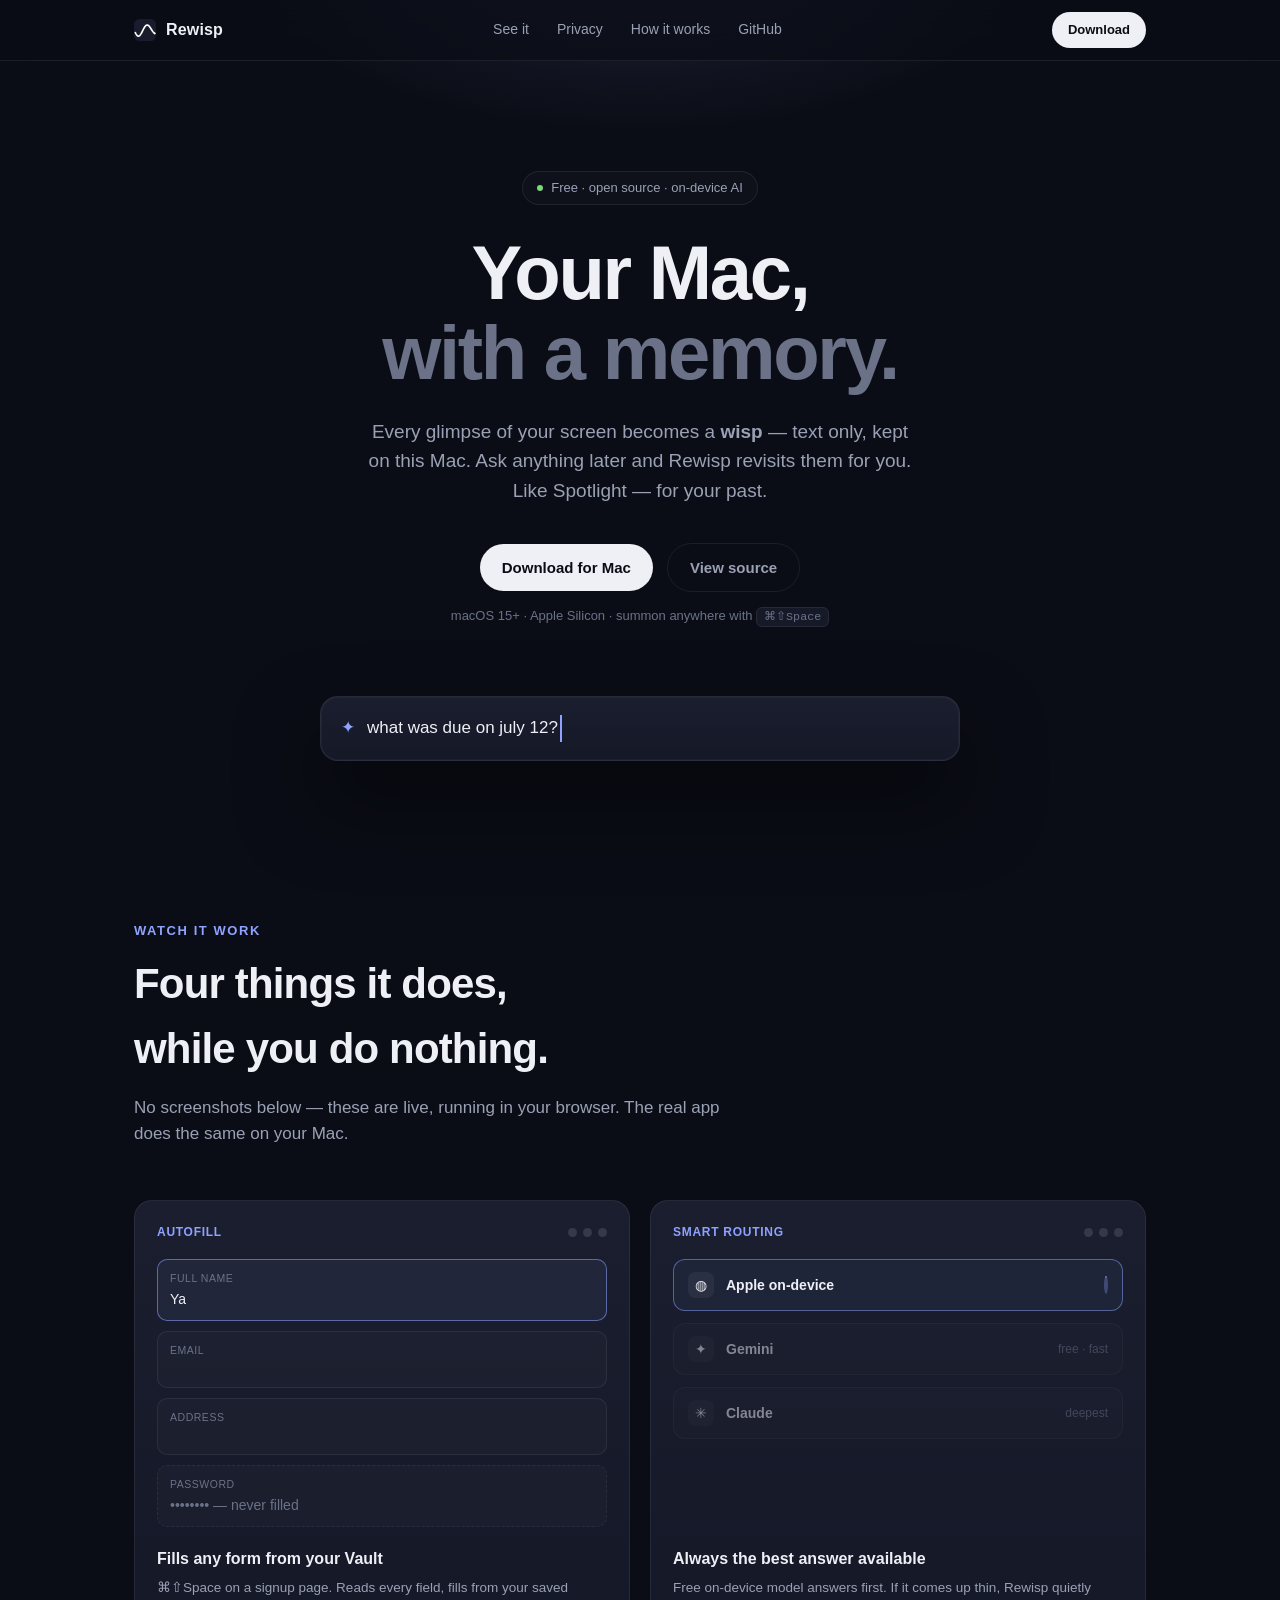
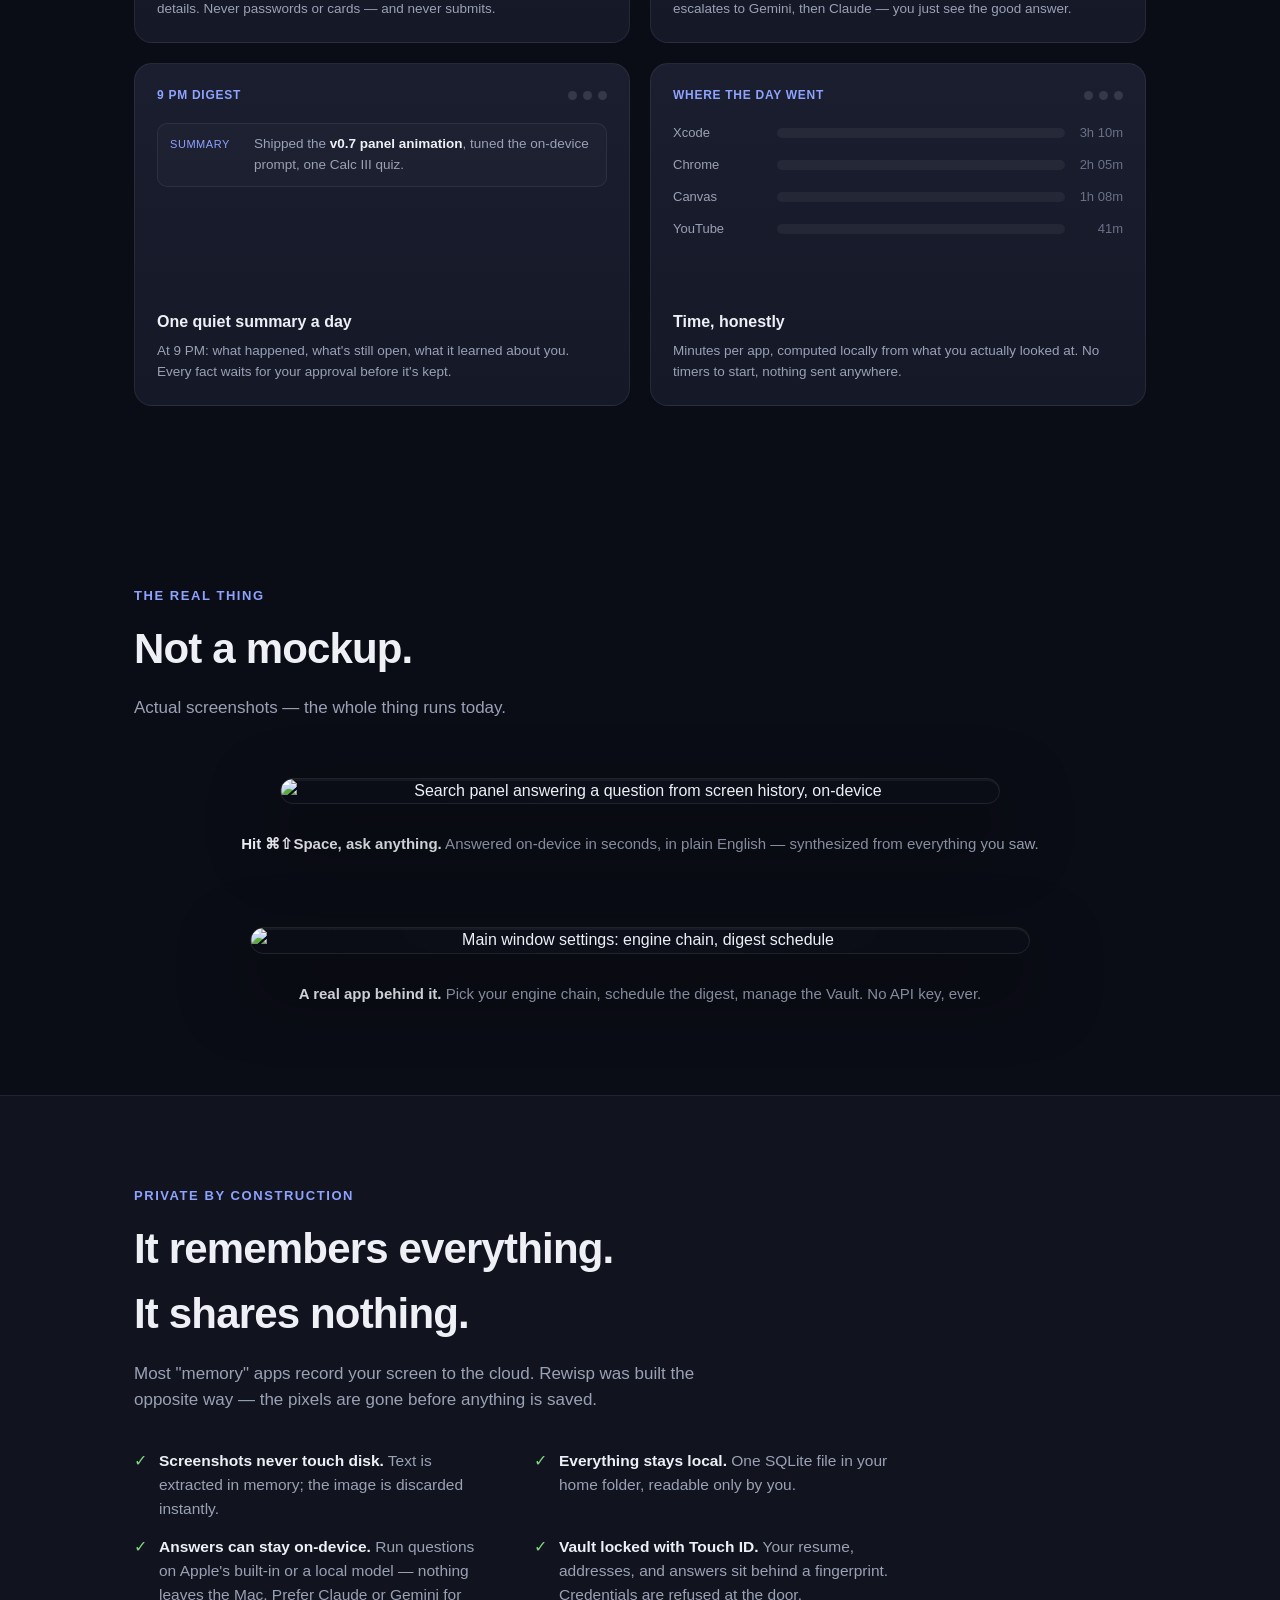
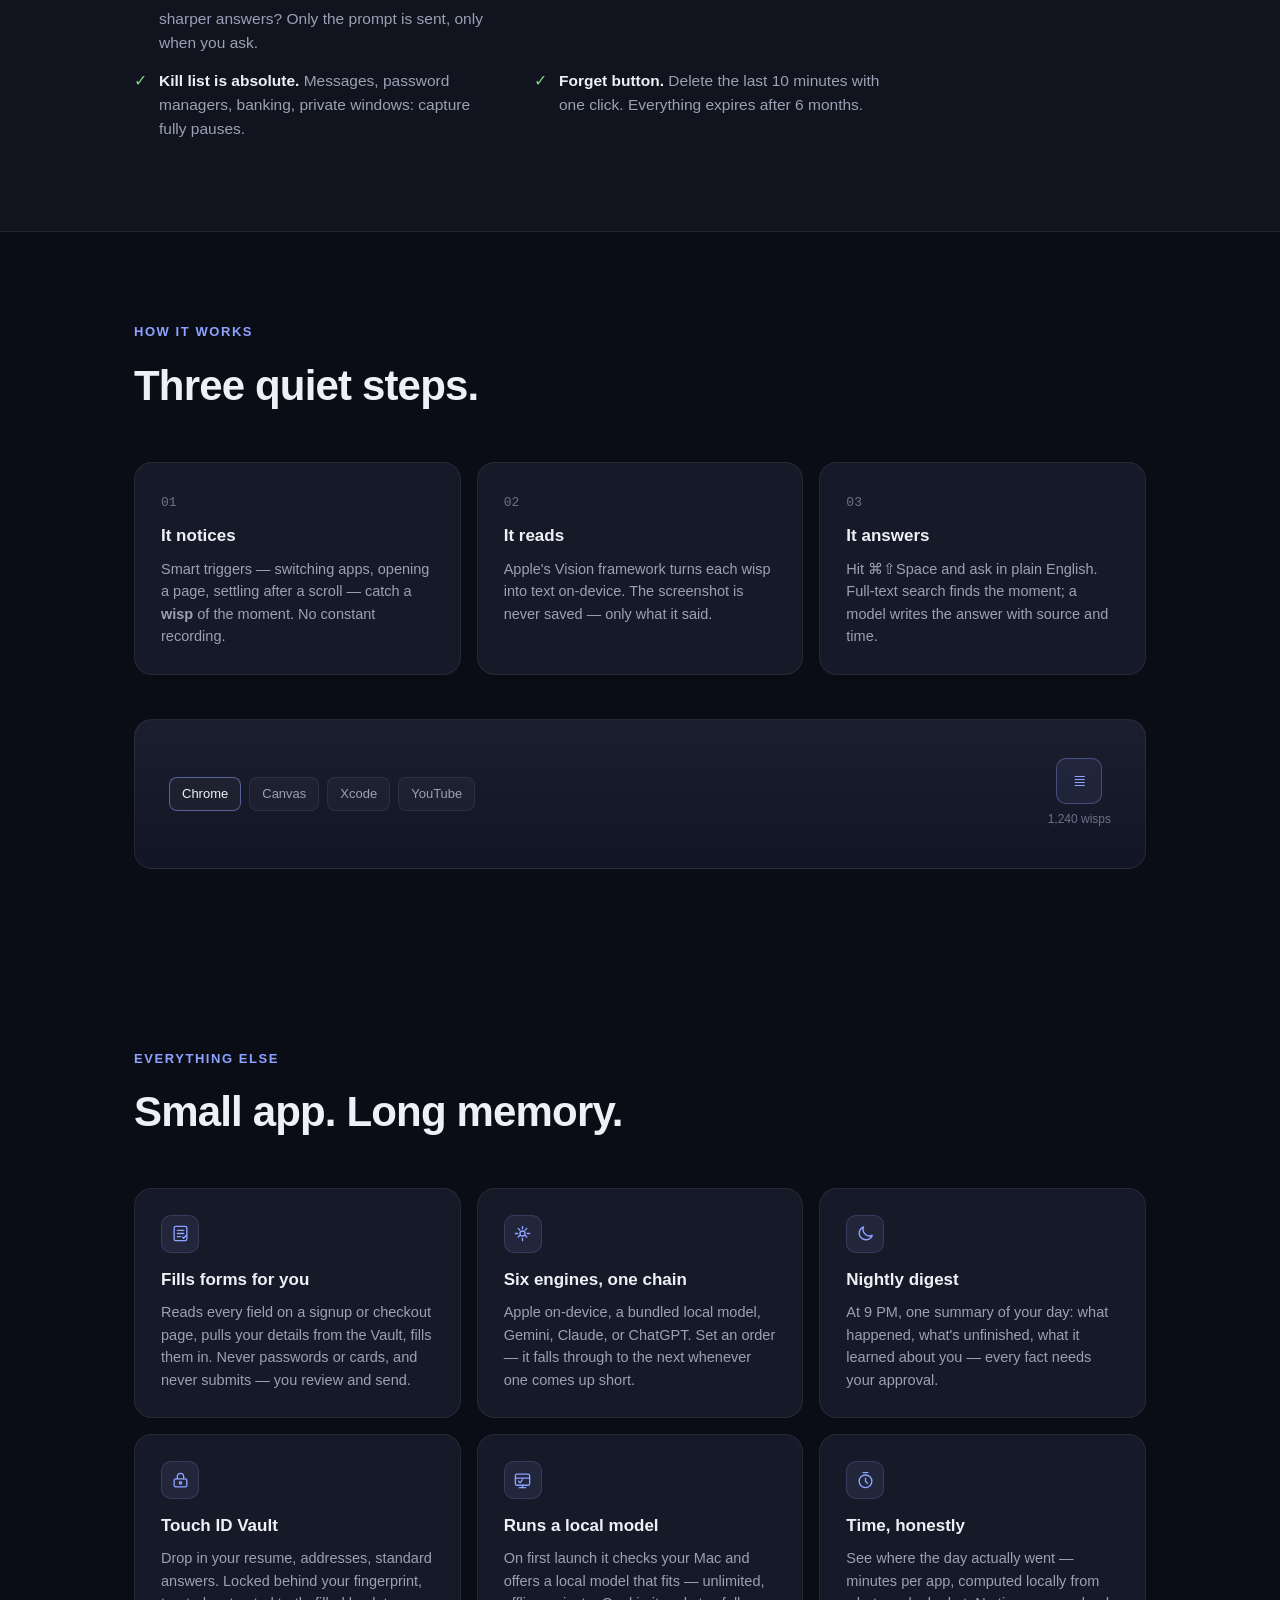
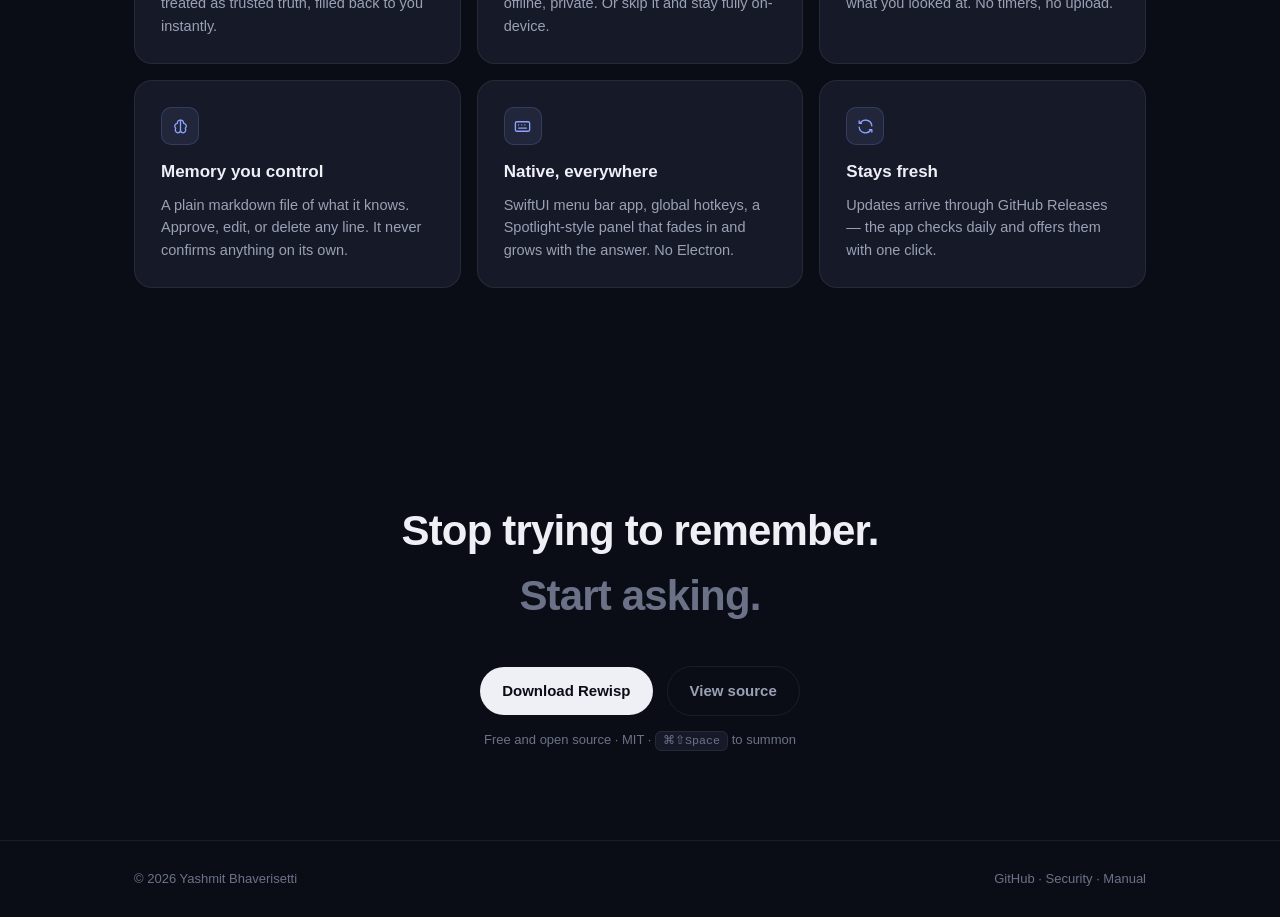
==== commit 18653a3f: "site: version css/js links to bust the Pages CDN cache" ====
--- a/site/index.html
+++ b/site/index.html
@@ -6,7 +6,7 @@
 <title>Rewisp — an ambient memory for your Mac</title>
 <meta name="description" content="Rewisp remembers the text of everything you see on your Mac, so you can ask about it later. Private by construction — screenshots never touch disk.">
 <link rel="icon" href="data:image/svg+xml,%3Csvg xmlns='http://www.w3.org/2000/svg' viewBox='0 0 24 24'%3E%3Crect width='24' height='24' rx='6' fill='%23181c2c'/%3E%3Cpath d='M 1.44 14.80 L 1.97 15.86 L 2.50 16.79 L 3.02 17.55 L 3.55 18.13 L 4.08 18.52 L 4.61 18.71 L 5.14 18.69 L 5.66 18.48 L 6.19 18.07 L 6.72 17.50 L 7.25 16.78 L 7.78 15.93 L 8.30 14.98 L 8.83 13.96 L 9.36 12.91 L 9.89 11.86 L 10.42 10.84 L 10.94 9.87 L 11.47 8.99 L 12.00 8.23 L 12.53 7.59 L 13.06 7.10 L 13.58 6.77 L 14.11 6.60 L 14.64 6.60 L 15.17 6.76 L 15.70 7.07 L 16.22 7.52 L 16.75 8.09 L 17.28 8.75 L 17.81 9.50 L 18.34 10.30 L 18.86 11.13 L 19.39 11.96 L 19.92 12.77 L 20.45 13.52 L 20.98 14.21 L 21.50 14.82 L 22.03 15.32 L 22.56 15.70' stroke='%23fff' stroke-width='1.8' stroke-linecap='round' stroke-linejoin='round' fill='none'/%3E%3Ccircle cx='22.56' cy='15.70' r='1.0' fill='%23fff'/%3E%3C/svg%3E">
-<link rel="stylesheet" href="css/styles.css">
+<link rel="stylesheet" href="css/styles.css?v=20260712c">
 </head>
 <body>
 
@@ -106,10 +106,10 @@
       <div class="panel reveal d1" id="time-demo">
         <div class="ph"><span class="tag">Where the day went</span><span class="dots"><i></i><i></i><i></i></span></div>
         <div class="time-demo">
-          <div class="trow"><span class="tn">Xcode</span><span class="track"><span class="fill" data-w="82%"></span></span><span class="tm">3h 10m</span></div>
-          <div class="trow"><span class="tn">Chrome</span><span class="track"><span class="fill" data-w="54%"></span></span><span class="tm">2h 05m</span></div>
-          <div class="trow"><span class="tn">Canvas</span><span class="track"><span class="fill" data-w="30%"></span></span><span class="tm">1h 08m</span></div>
-          <div class="trow"><span class="tn">YouTube</span><span class="track"><span class="fill" data-w="18%"></span></span><span class="tm">41m</span></div>
+          <div class="trow"><span class="tn">Xcode</span><span class="track"><span class="fill" style="--w:82%"></span></span><span class="tm">3h 10m</span></div>
+          <div class="trow"><span class="tn">Chrome</span><span class="track"><span class="fill" style="--w:54%"></span></span><span class="tm">2h 05m</span></div>
+          <div class="trow"><span class="tn">Canvas</span><span class="track"><span class="fill" style="--w:30%"></span></span><span class="tm">1h 08m</span></div>
+          <div class="trow"><span class="tn">YouTube</span><span class="track"><span class="fill" style="--w:18%"></span></span><span class="tm">41m</span></div>
         </div>
         <h3>Time, honestly</h3>
         <p class="cap">Minutes per app, computed locally from what you actually looked at. No timers to start, nothing sent anywhere.</p>
@@ -129,7 +129,7 @@
         <div class="frame">
           <img src="assets/panel.png" alt="Search panel answering a question from screen history, on-device" loading="lazy">
         </div>
-        <p class="cap"><b>Hit ⌘⇧Space, ask anything.</b> Answered in seconds — with the source and the time you saw it.</p>
+        <p class="cap"><b>Hit ⌘⇧Space, ask anything.</b> Answered on-device in seconds, in plain English — synthesized from everything you saw.</p>
       </div>
       <div class="shot app reveal">
         <div class="frame">
@@ -236,6 +236,6 @@
   </div>
 </footer>
 
-<script src="js/demos.js"></script>
+<script src="js/demos.js?v=20260712c"></script>
 </body>
 </html>
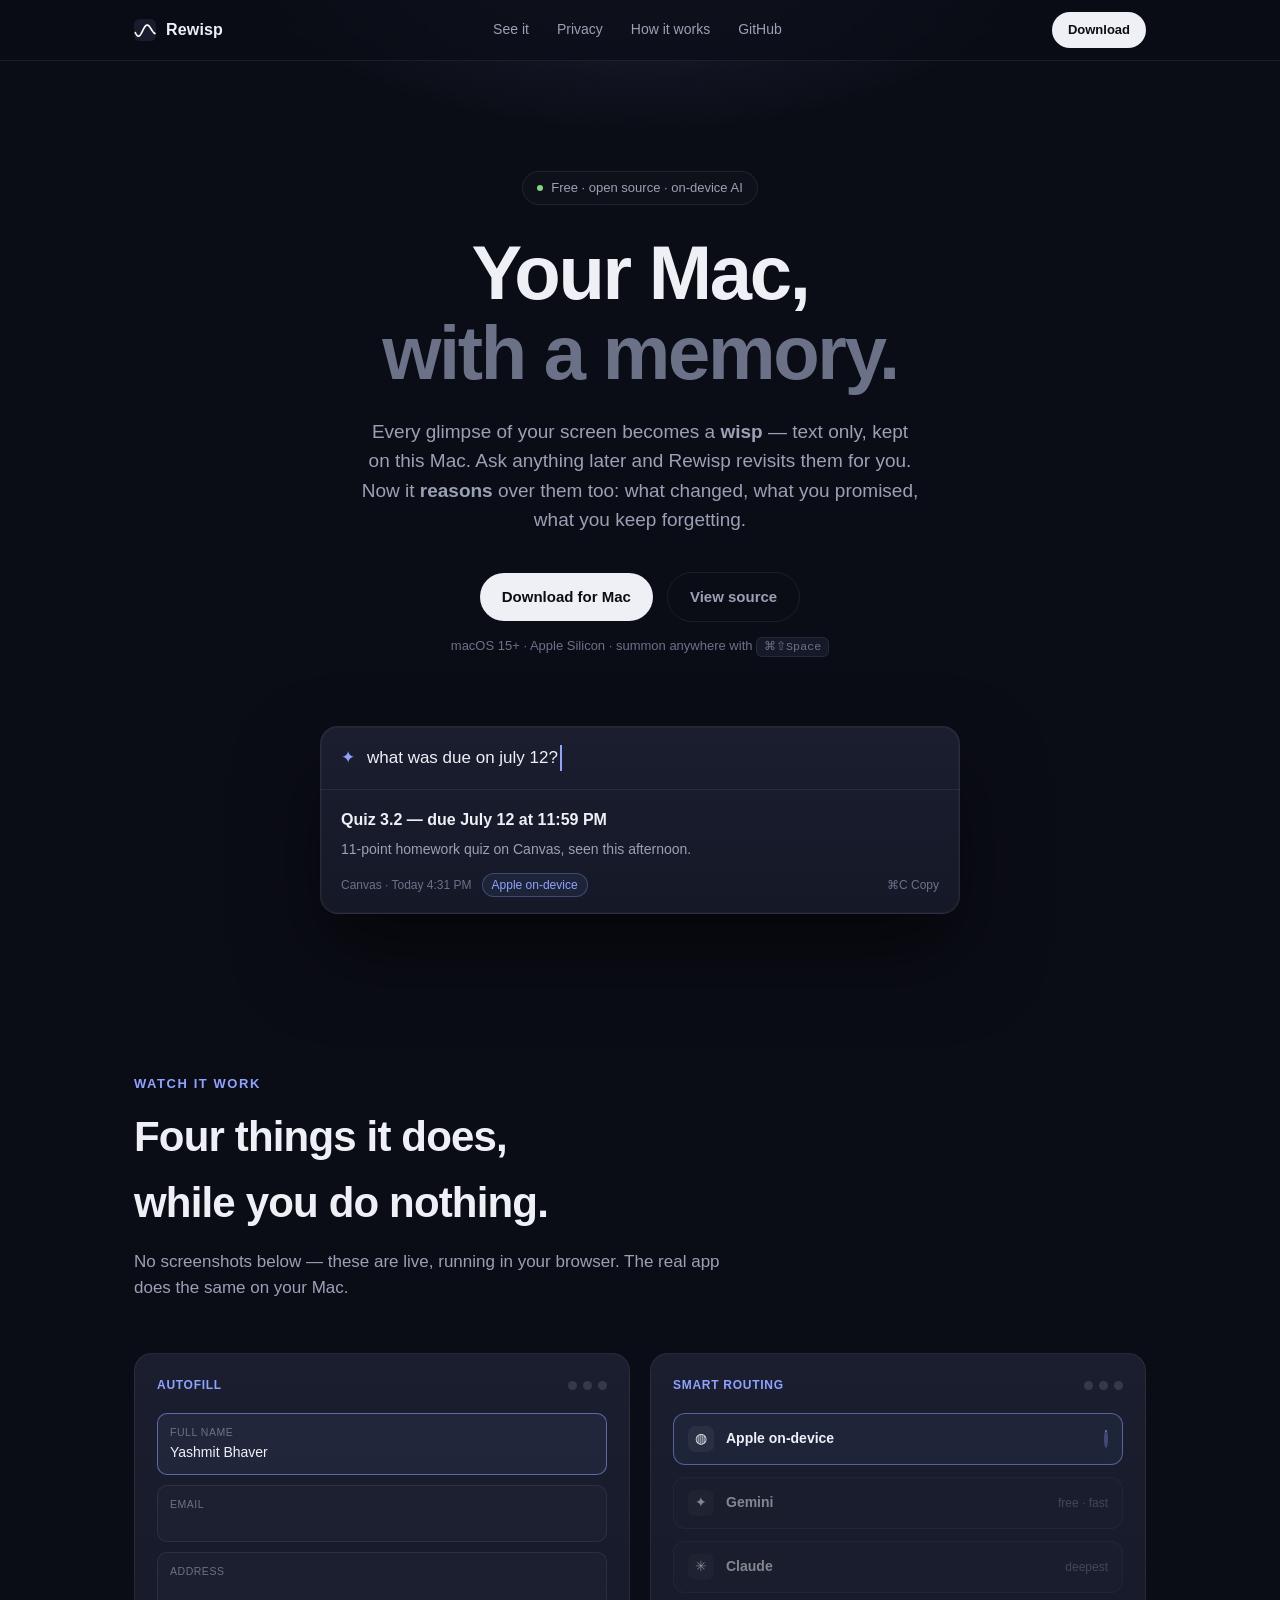
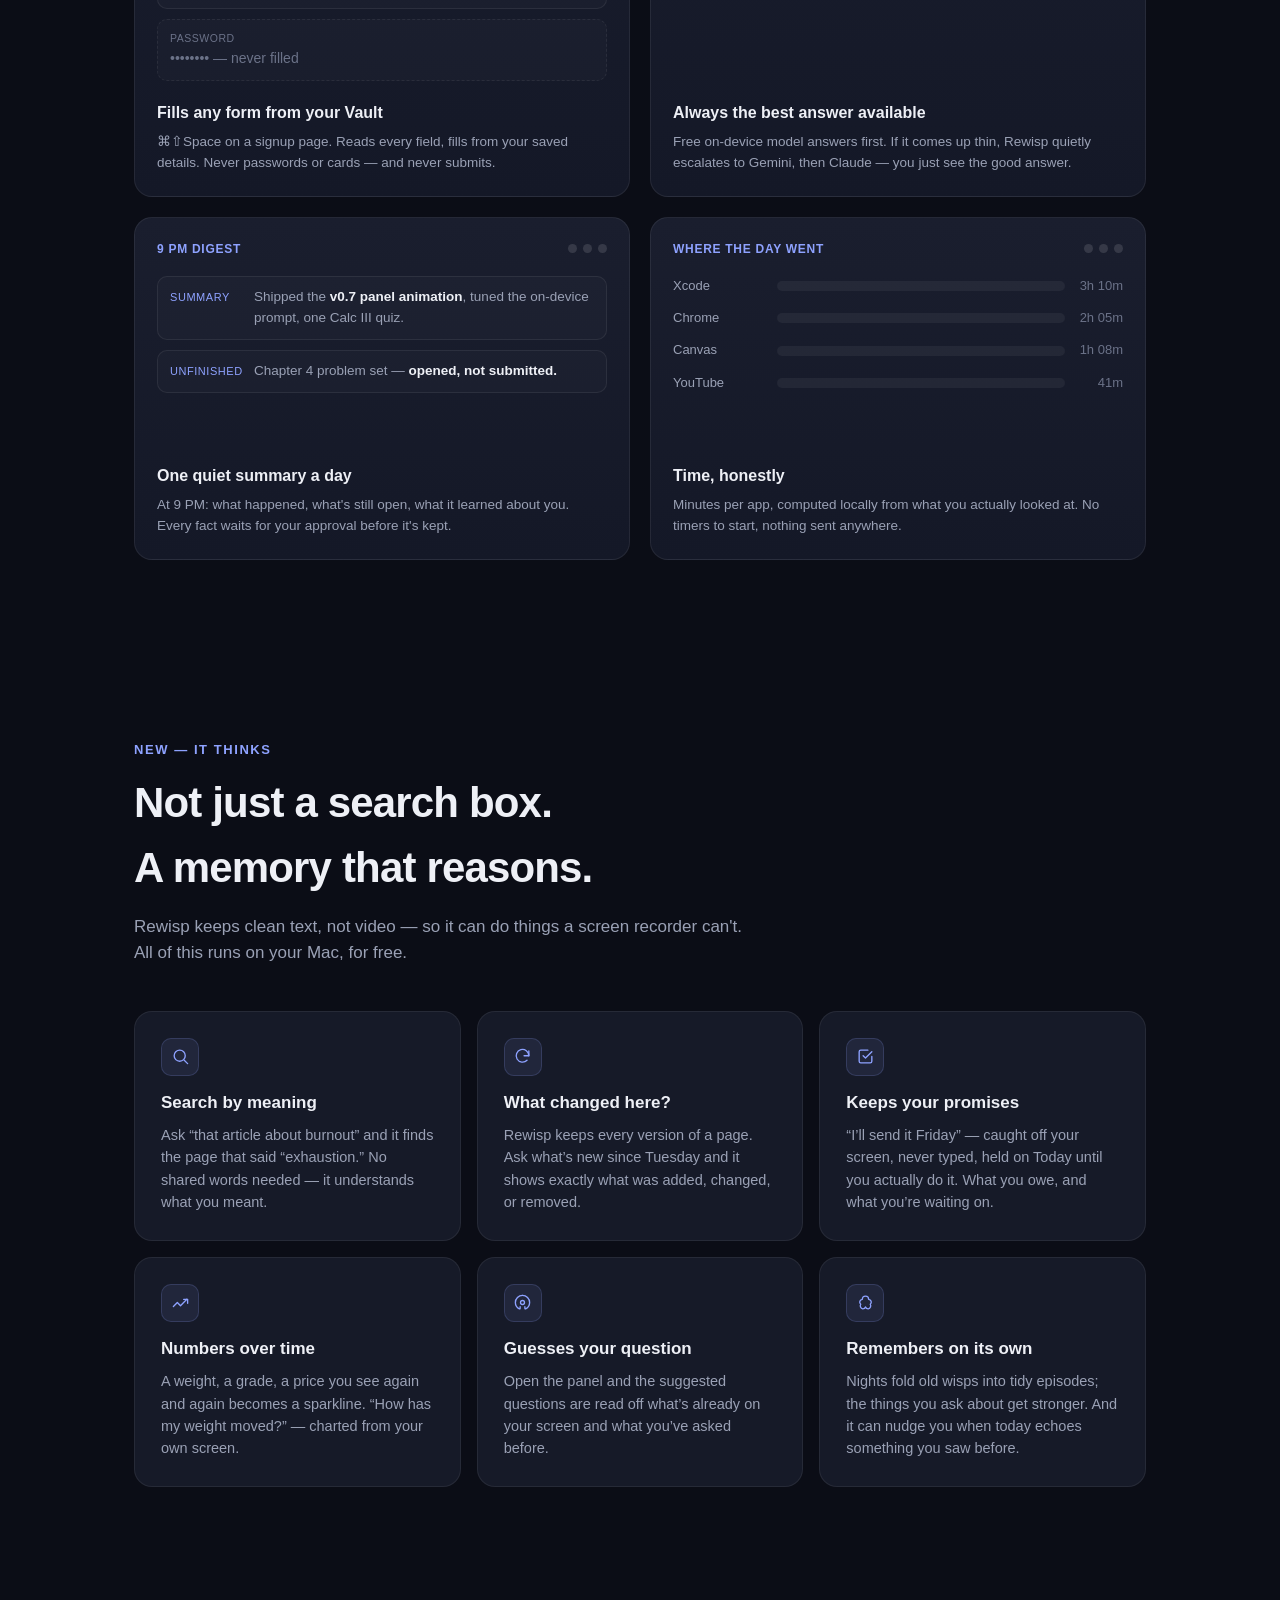
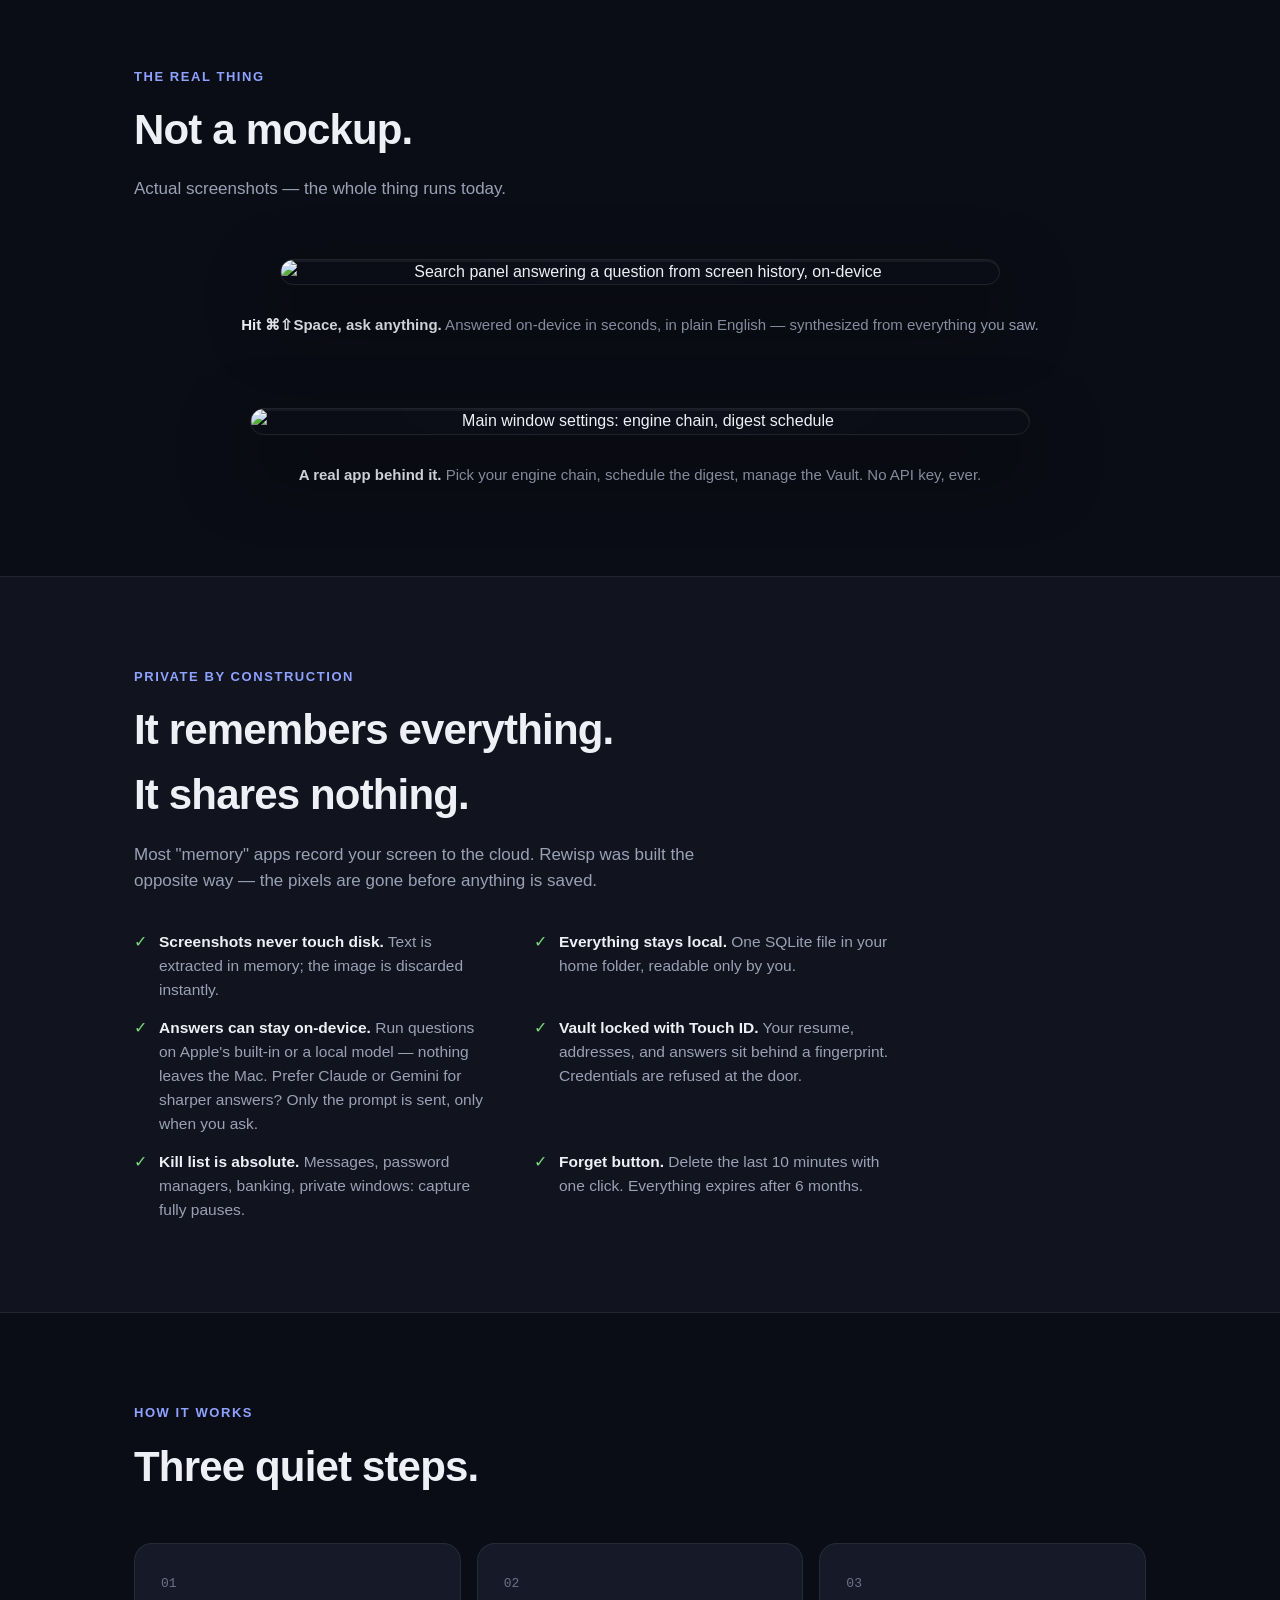
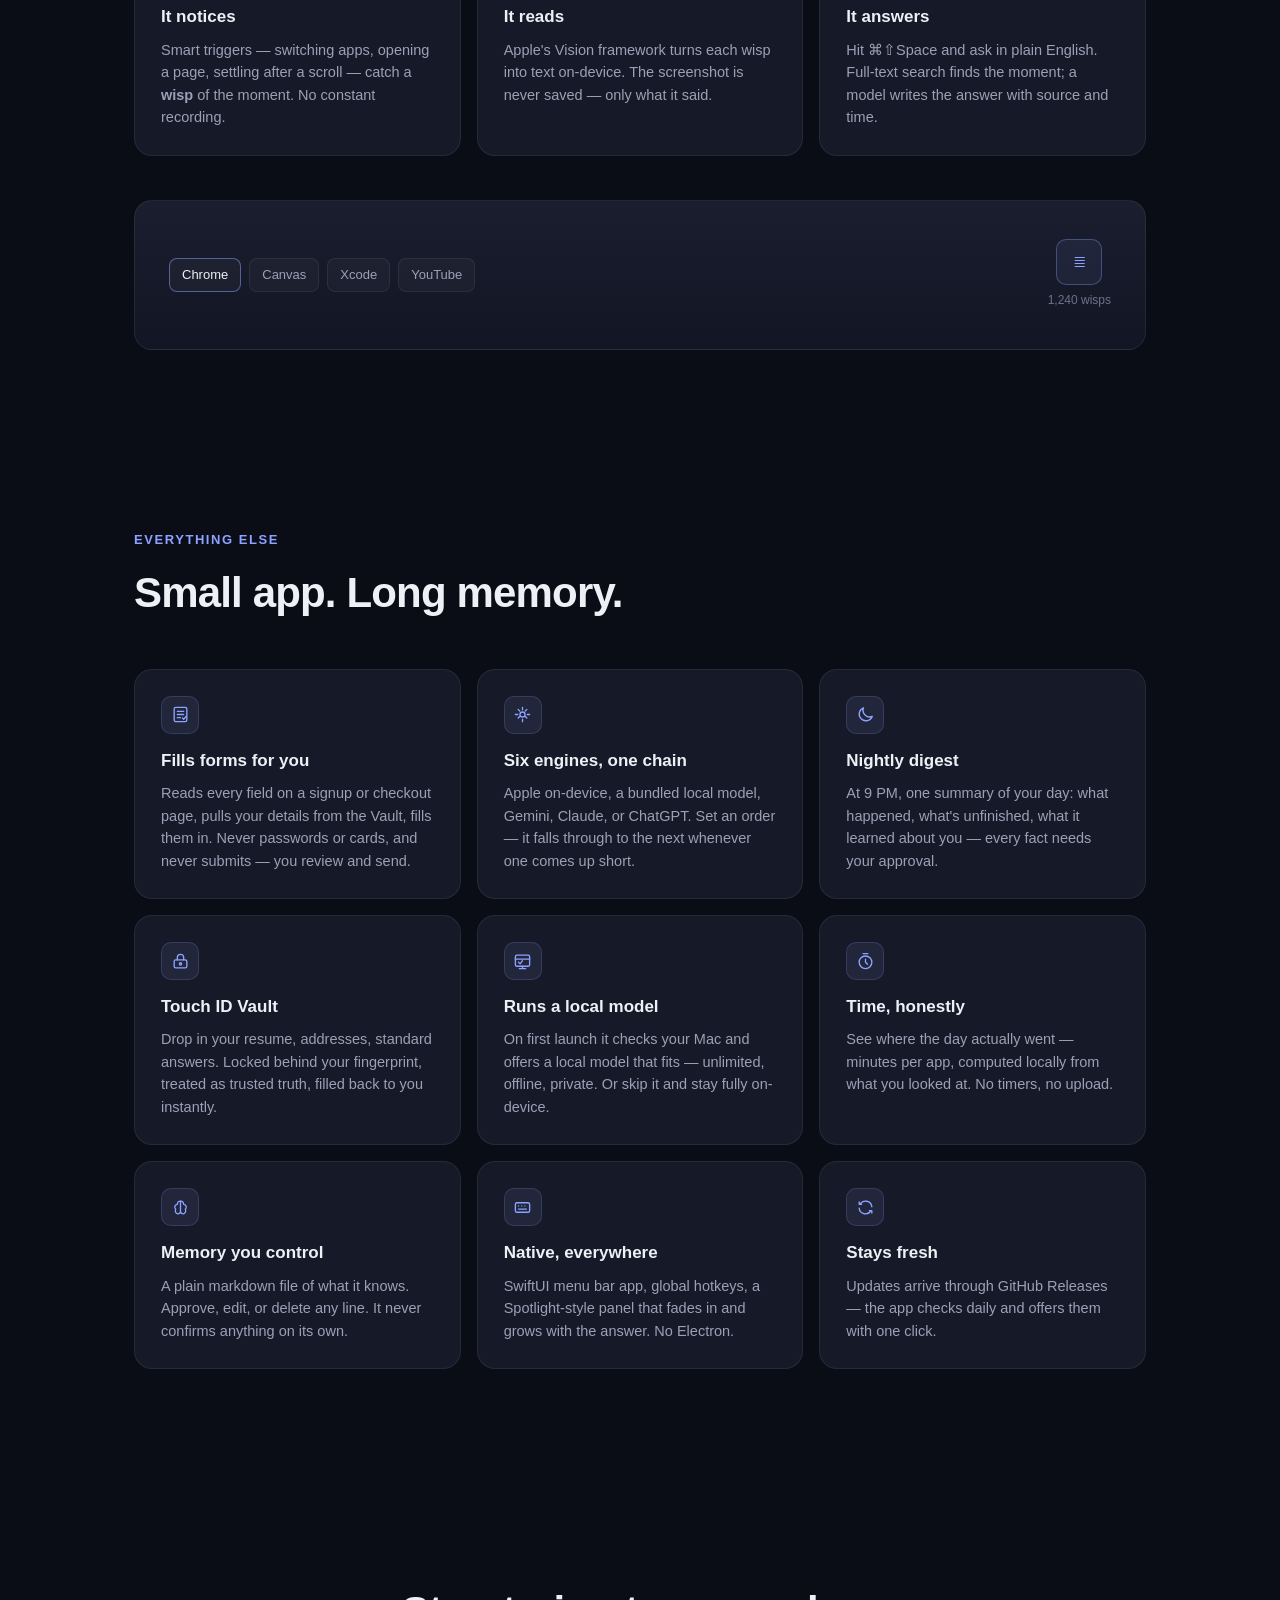
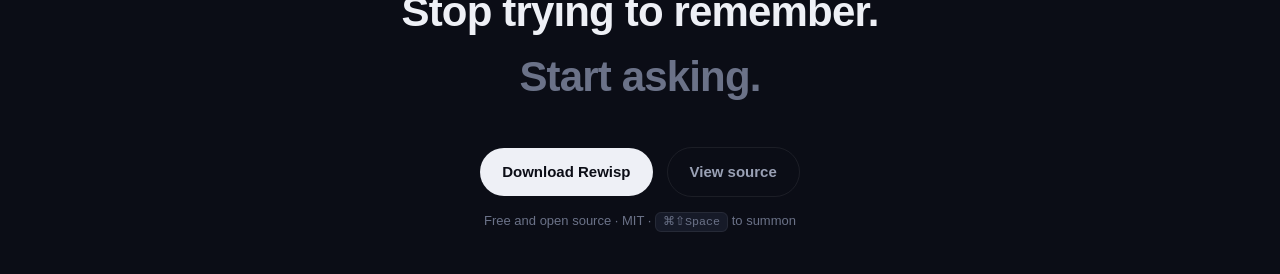
==== commit 799774c6: "release: v0.8.0 — intelligent memory Bump to 0.8.0. Sync all docs (BRIEF, PROGRESS, MANUAL, README) " ====
--- a/site/index.html
+++ b/site/index.html
@@ -6,7 +6,7 @@
 <title>Rewisp — an ambient memory for your Mac</title>
 <meta name="description" content="Rewisp remembers the text of everything you see on your Mac, so you can ask about it later. Private by construction — screenshots never touch disk.">
 <link rel="icon" href="data:image/svg+xml,%3Csvg xmlns='http://www.w3.org/2000/svg' viewBox='0 0 24 24'%3E%3Crect width='24' height='24' rx='6' fill='%23181c2c'/%3E%3Cpath d='M 1.44 14.80 L 1.97 15.86 L 2.50 16.79 L 3.02 17.55 L 3.55 18.13 L 4.08 18.52 L 4.61 18.71 L 5.14 18.69 L 5.66 18.48 L 6.19 18.07 L 6.72 17.50 L 7.25 16.78 L 7.78 15.93 L 8.30 14.98 L 8.83 13.96 L 9.36 12.91 L 9.89 11.86 L 10.42 10.84 L 10.94 9.87 L 11.47 8.99 L 12.00 8.23 L 12.53 7.59 L 13.06 7.10 L 13.58 6.77 L 14.11 6.60 L 14.64 6.60 L 15.17 6.76 L 15.70 7.07 L 16.22 7.52 L 16.75 8.09 L 17.28 8.75 L 17.81 9.50 L 18.34 10.30 L 18.86 11.13 L 19.39 11.96 L 19.92 12.77 L 20.45 13.52 L 20.98 14.21 L 21.50 14.82 L 22.03 15.32 L 22.56 15.70' stroke='%23fff' stroke-width='1.8' stroke-linecap='round' stroke-linejoin='round' fill='none'/%3E%3Ccircle cx='22.56' cy='15.70' r='1.0' fill='%23fff'/%3E%3C/svg%3E">
-<link rel="stylesheet" href="css/styles.css?v=20260712c">
+<link rel="stylesheet" href="css/styles.css?v=20260714a">
 </head>
 <body>
 
@@ -35,7 +35,7 @@
   <div class="wrap">
     <div class="pill"><span class="dot"></span> Free · open source · on-device AI</div>
     <h1>Your Mac,<br><span class="soft">with a memory.</span></h1>
-    <p class="sub">Every glimpse of your screen becomes a <b>wisp</b> — text only, kept on this Mac. Ask anything later and Rewisp revisits them for you. Like Spotlight — for your past.</p>
+    <p class="sub">Every glimpse of your screen becomes a <b>wisp</b> — text only, kept on this Mac. Ask anything later and Rewisp revisits them for you. Now it <b>reasons</b> over them too: what changed, what you promised, what you keep forgetting.</p>
     <div class="cta-row">
       <a class="btn" href="https://github.com/yashmitb/Rewisp/releases/latest/download/Rewisp.dmg">Download for Mac</a>
       <a class="btn ghost" href="https://github.com/yashmitb/Rewisp">View source</a>
@@ -114,6 +114,23 @@
         <h3>Time, honestly</h3>
         <p class="cap">Minutes per app, computed locally from what you actually looked at. No timers to start, nothing sent anywhere.</p>
       </div>
+    </div>
+  </div>
+</section>
+
+<!-- ── it thinks (v0.8) ── -->
+<section>
+  <div class="wrap">
+    <div class="kicker reveal">New — it thinks</div>
+    <h2 class="reveal d1">Not just a search box.<br><span class="soft">A memory that reasons.</span></h2>
+    <p class="lead reveal d2">Rewisp keeps clean text, not video — so it can do things a screen recorder can't. All of this runs on your Mac, for free.</p>
+    <div class="grid">
+      <div class="card reveal"><div class="ic"><svg viewBox="0 0 24 24"><circle cx="11" cy="11" r="7"/><path d="M21 21l-4.3-4.3"/></svg></div><h3>Search by meaning</h3><p>Ask “that article about burnout” and it finds the page that said “exhaustion.” No shared words needed — it understands what you meant.</p></div>
+      <div class="card reveal d1"><div class="ic"><svg viewBox="0 0 24 24"><path d="M20 11a8 8 0 1 0-2.3 5.7"/><path d="M20 5v6h-6"/></svg></div><h3>What changed here?</h3><p>Rewisp keeps every version of a page. Ask what’s new since Tuesday and it shows exactly what was added, changed, or removed.</p></div>
+      <div class="card reveal d2"><div class="ic"><svg viewBox="0 0 24 24"><path d="M9 11l3 3 8-8"/><path d="M20 12v6a2 2 0 0 1-2 2H6a2 2 0 0 1-2-2V6a2 2 0 0 1 2-2h9"/></svg></div><h3>Keeps your promises</h3><p>“I’ll send it Friday” — caught off your screen, never typed, held on Today until you actually do it. What you owe, and what you’re waiting on.</p></div>
+      <div class="card reveal"><div class="ic"><svg viewBox="0 0 24 24"><path d="M3 17l5-5 4 4 8-8"/><path d="M21 8h-5m5 0v5"/></svg></div><h3>Numbers over time</h3><p>A weight, a grade, a price you see again and again becomes a sparkline. “How has my weight moved?” — charted from your own screen.</p></div>
+      <div class="card reveal d1"><div class="ic"><svg viewBox="0 0 24 24"><path d="M12 3a9 9 0 0 0-9 9c0 4 3 7 5 8 .5.3 1 0 1-.6v-2"/><path d="M12 3a9 9 0 0 1 9 9c0 4-3 7-5 8-.5.3-1 0-1-.6v-2"/><circle cx="12" cy="12" r="2.5"/></svg></div><h3>Guesses your question</h3><p>Open the panel and the suggested questions are read off what’s already on your screen and what you’ve asked before.</p></div>
+      <div class="card reveal d2"><div class="ic"><svg viewBox="0 0 24 24"><path d="M12 4a4 4 0 0 0-4 4 3.5 3.5 0 0 0-2 6.2A3.8 3.8 0 0 0 8.5 20a3.6 3.6 0 0 0 3.5-2.4A3.6 3.6 0 0 0 15.5 20a3.8 3.8 0 0 0 2.5-5.8A3.5 3.5 0 0 0 16 8a4 4 0 0 0-4-4z"/></svg></div><h3>Remembers on its own</h3><p>Nights fold old wisps into tidy episodes; the things you ask about get stronger. And it can nudge you when today echoes something you saw before.</p></div>
     </div>
   </div>
 </section>
@@ -236,6 +253,6 @@
   </div>
 </footer>
 
-<script src="js/demos.js?v=20260712c"></script>
+<script src="js/demos.js?v=20260714a"></script>
 </body>
 </html>
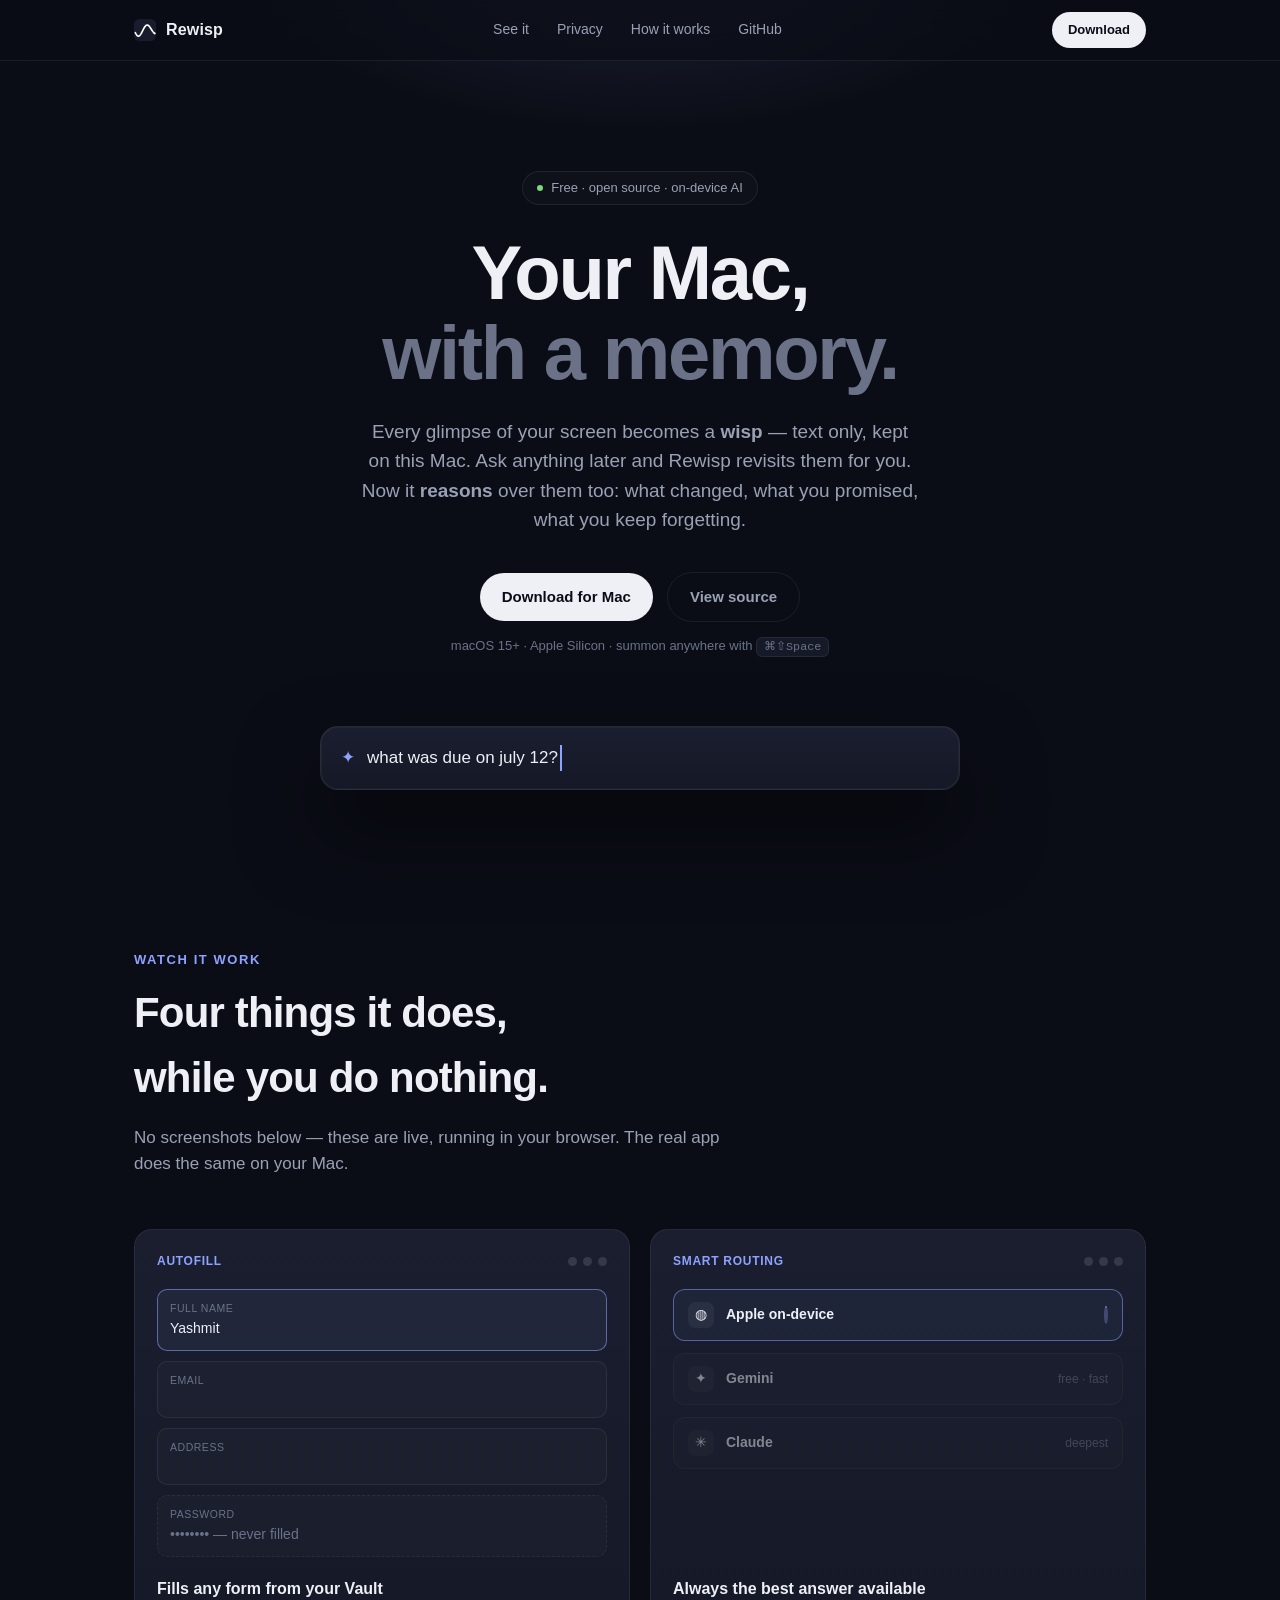
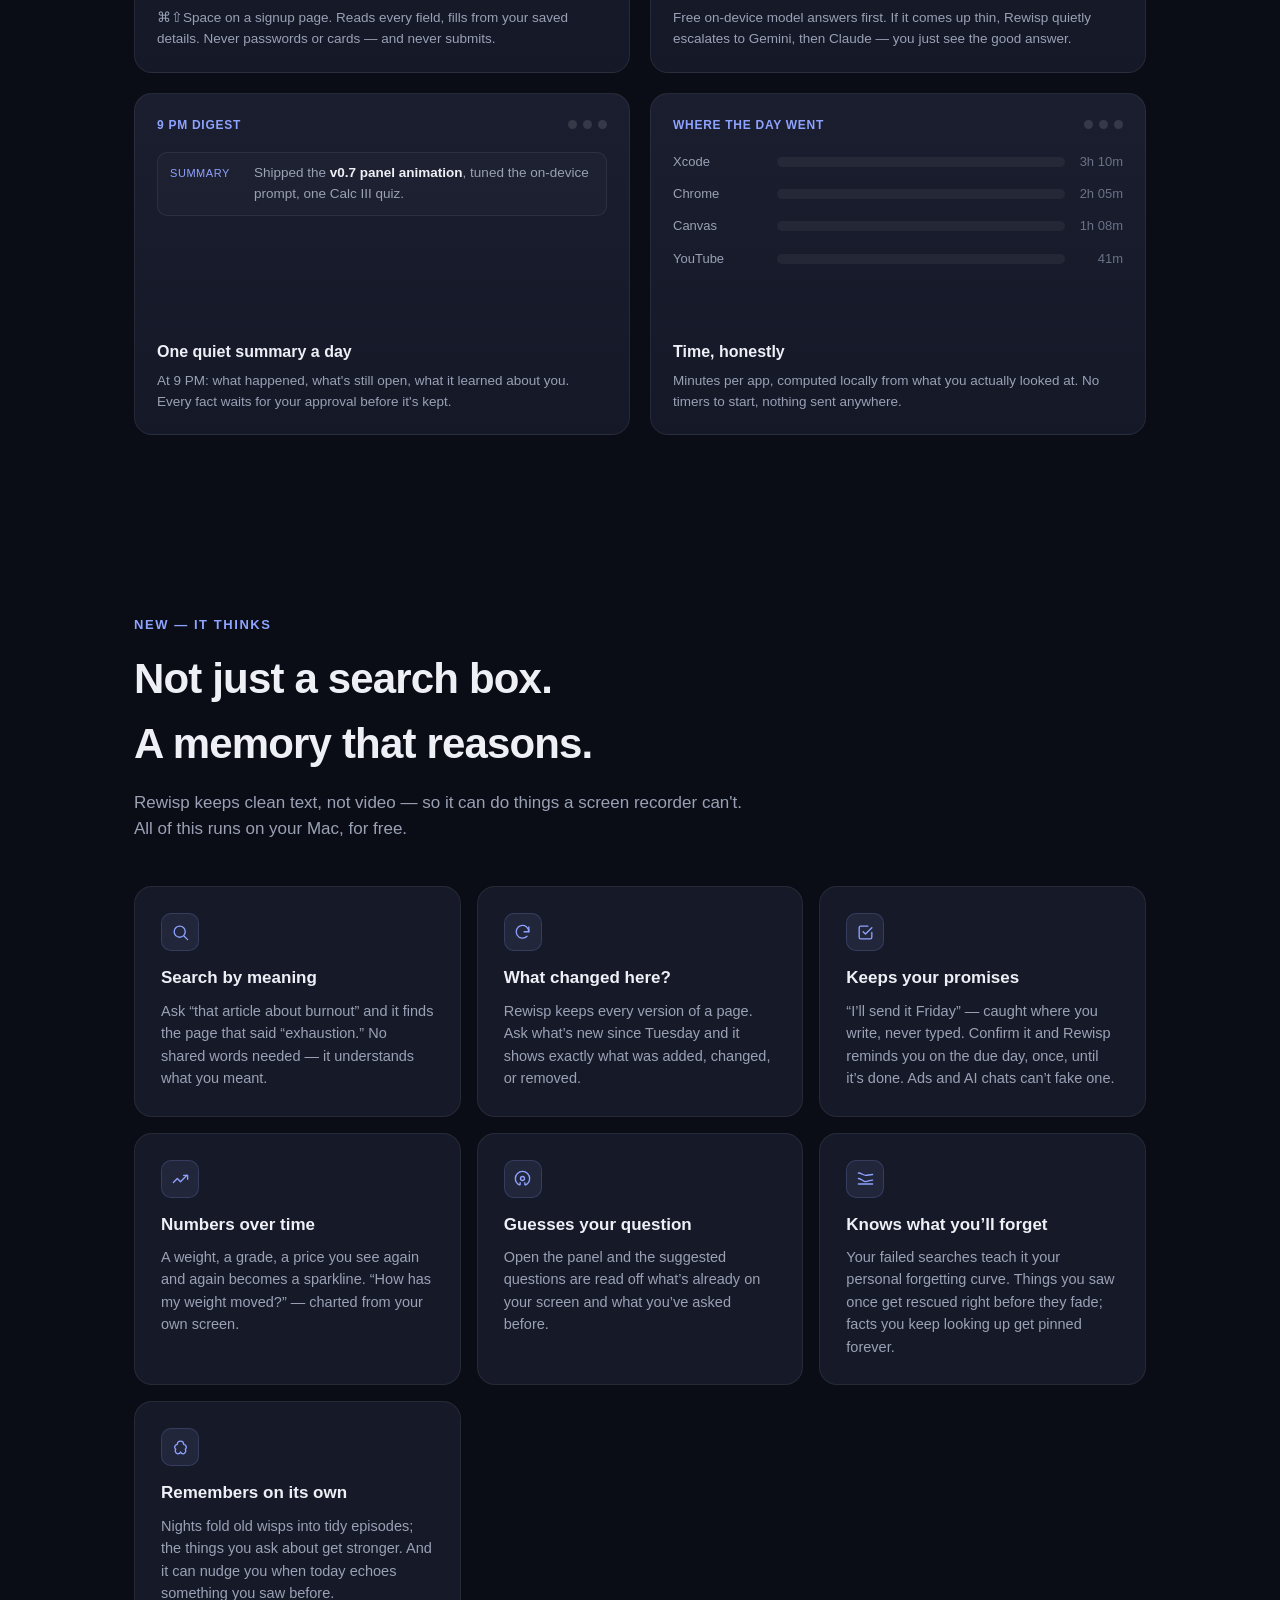
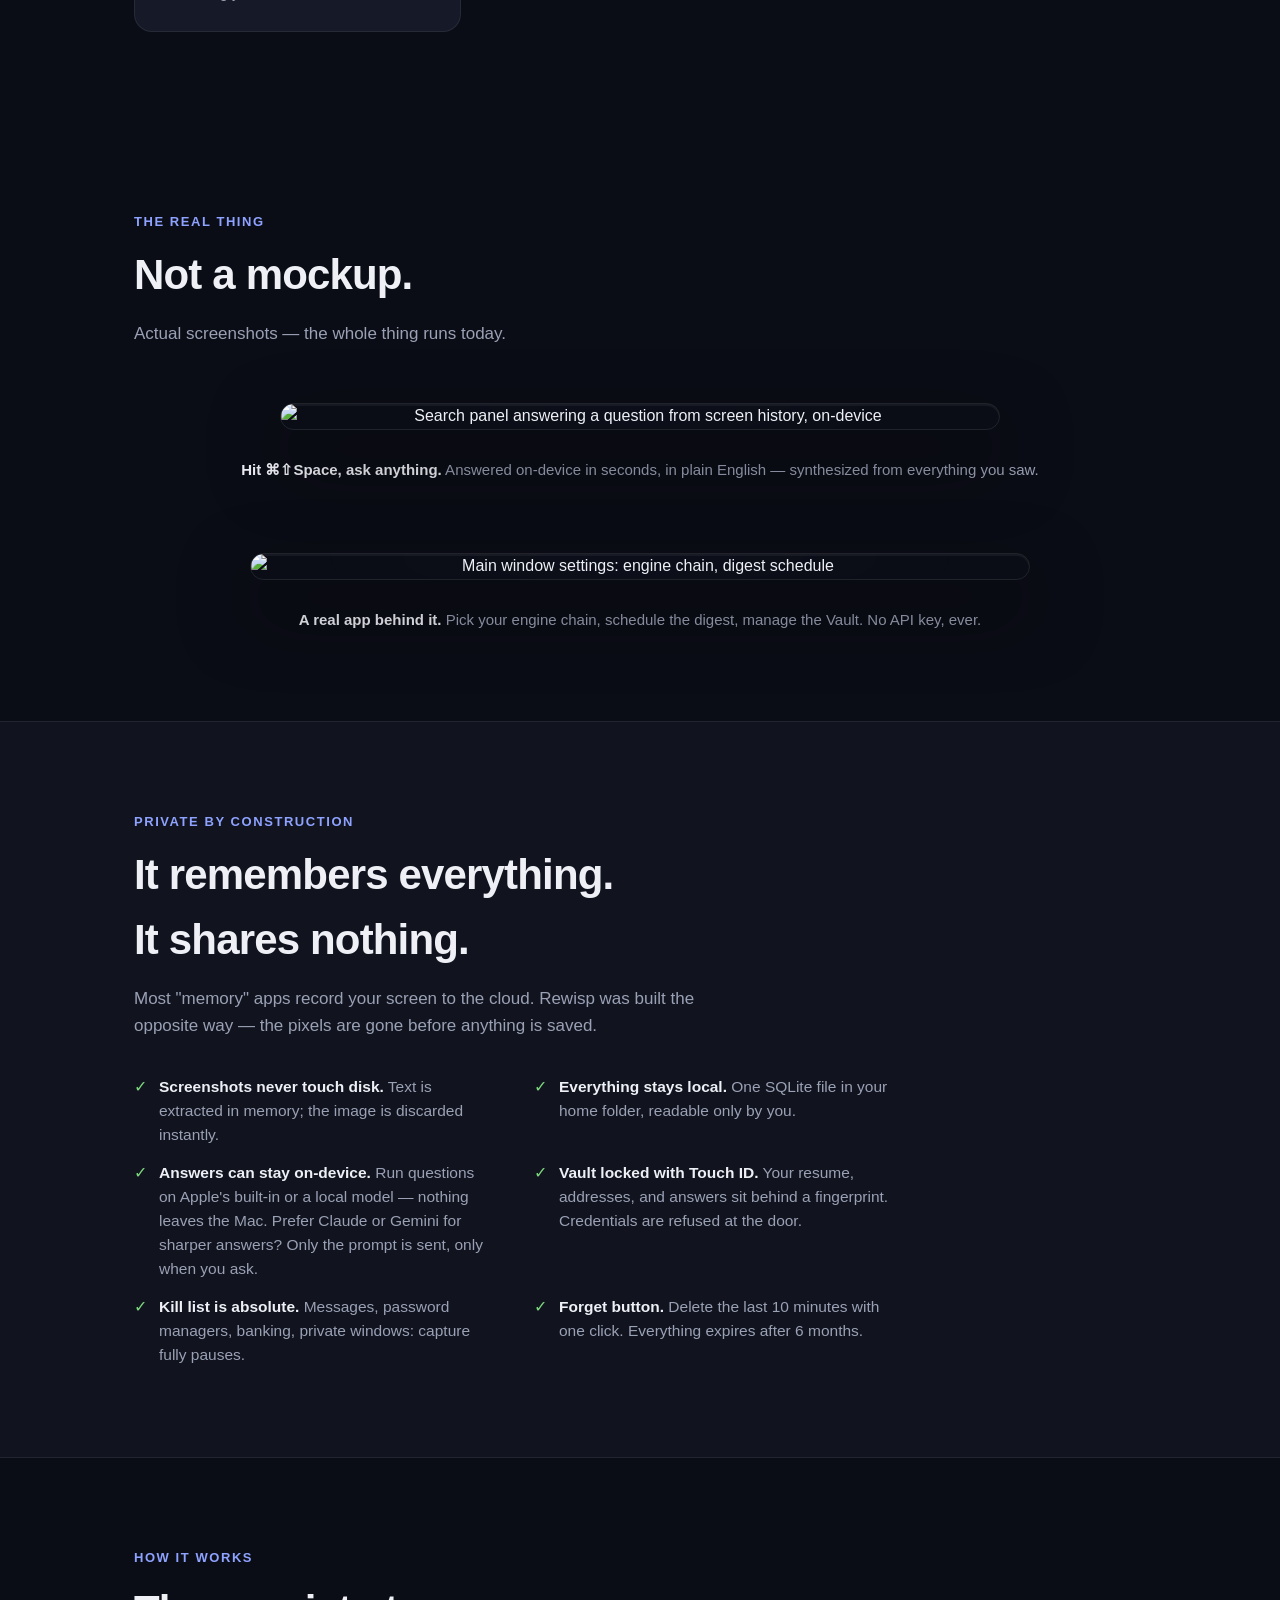
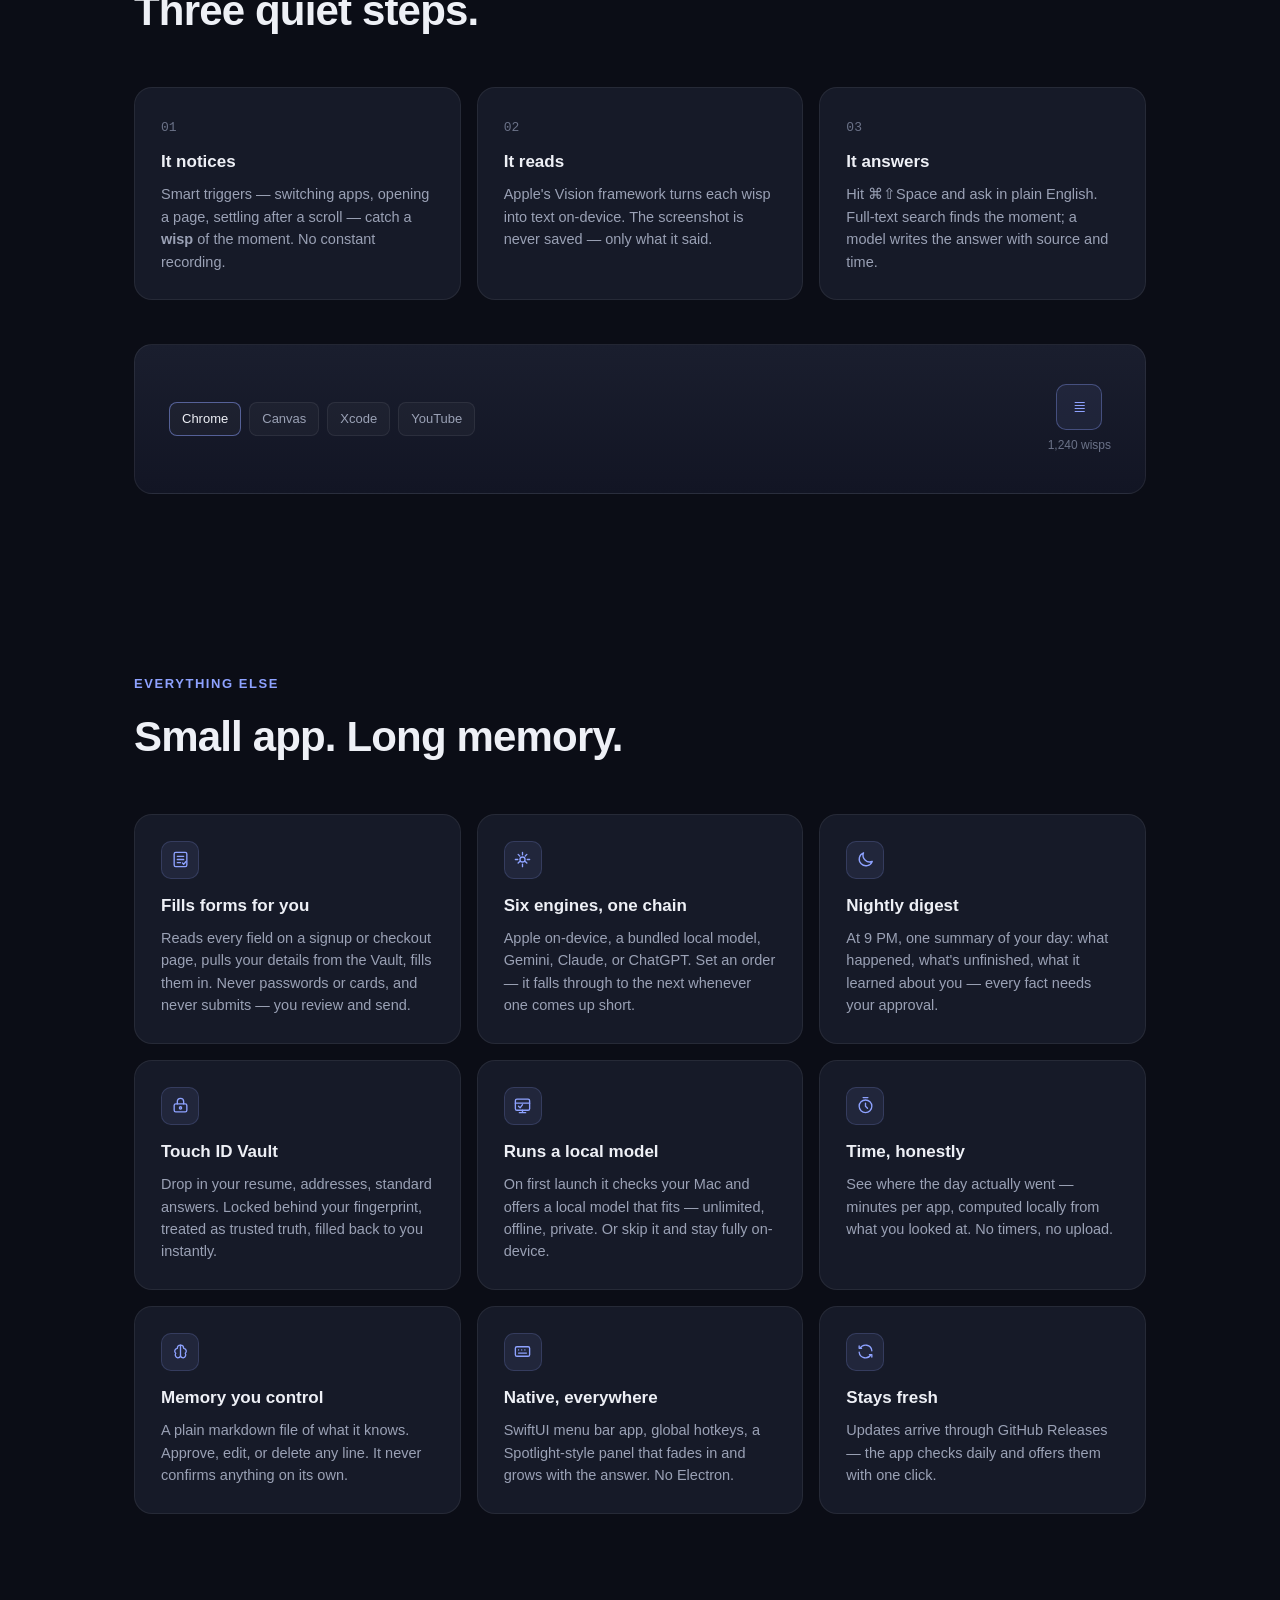
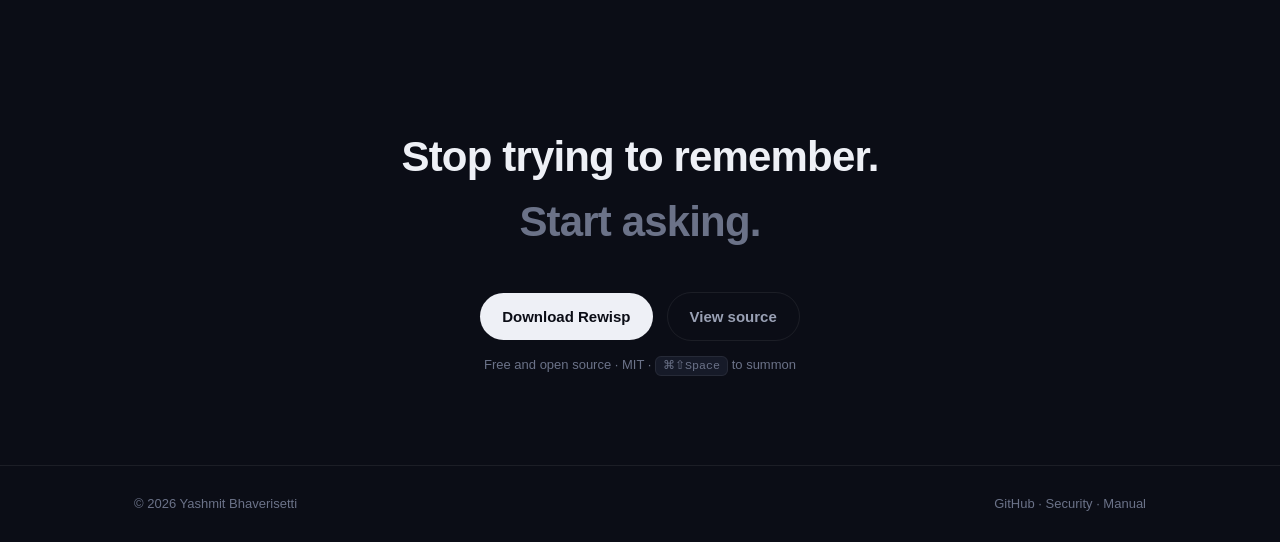
==== commit 10a552c3: "release: v0.10.0 — it learns how you forget - The Forgetting Model: personal forgetting signature fr" ====
--- a/site/index.html
+++ b/site/index.html
@@ -6,7 +6,7 @@
 <title>Rewisp — an ambient memory for your Mac</title>
 <meta name="description" content="Rewisp remembers the text of everything you see on your Mac, so you can ask about it later. Private by construction — screenshots never touch disk.">
 <link rel="icon" href="data:image/svg+xml,%3Csvg xmlns='http://www.w3.org/2000/svg' viewBox='0 0 24 24'%3E%3Crect width='24' height='24' rx='6' fill='%23181c2c'/%3E%3Cpath d='M 1.44 14.80 L 1.97 15.86 L 2.50 16.79 L 3.02 17.55 L 3.55 18.13 L 4.08 18.52 L 4.61 18.71 L 5.14 18.69 L 5.66 18.48 L 6.19 18.07 L 6.72 17.50 L 7.25 16.78 L 7.78 15.93 L 8.30 14.98 L 8.83 13.96 L 9.36 12.91 L 9.89 11.86 L 10.42 10.84 L 10.94 9.87 L 11.47 8.99 L 12.00 8.23 L 12.53 7.59 L 13.06 7.10 L 13.58 6.77 L 14.11 6.60 L 14.64 6.60 L 15.17 6.76 L 15.70 7.07 L 16.22 7.52 L 16.75 8.09 L 17.28 8.75 L 17.81 9.50 L 18.34 10.30 L 18.86 11.13 L 19.39 11.96 L 19.92 12.77 L 20.45 13.52 L 20.98 14.21 L 21.50 14.82 L 22.03 15.32 L 22.56 15.70' stroke='%23fff' stroke-width='1.8' stroke-linecap='round' stroke-linejoin='round' fill='none'/%3E%3Ccircle cx='22.56' cy='15.70' r='1.0' fill='%23fff'/%3E%3C/svg%3E">
-<link rel="stylesheet" href="css/styles.css?v=20260714a">
+<link rel="stylesheet" href="css/styles.css?v=20260718a">
 </head>
 <body>
 
@@ -127,9 +127,10 @@
     <div class="grid">
       <div class="card reveal"><div class="ic"><svg viewBox="0 0 24 24"><circle cx="11" cy="11" r="7"/><path d="M21 21l-4.3-4.3"/></svg></div><h3>Search by meaning</h3><p>Ask “that article about burnout” and it finds the page that said “exhaustion.” No shared words needed — it understands what you meant.</p></div>
       <div class="card reveal d1"><div class="ic"><svg viewBox="0 0 24 24"><path d="M20 11a8 8 0 1 0-2.3 5.7"/><path d="M20 5v6h-6"/></svg></div><h3>What changed here?</h3><p>Rewisp keeps every version of a page. Ask what’s new since Tuesday and it shows exactly what was added, changed, or removed.</p></div>
-      <div class="card reveal d2"><div class="ic"><svg viewBox="0 0 24 24"><path d="M9 11l3 3 8-8"/><path d="M20 12v6a2 2 0 0 1-2 2H6a2 2 0 0 1-2-2V6a2 2 0 0 1 2-2h9"/></svg></div><h3>Keeps your promises</h3><p>“I’ll send it Friday” — caught off your screen, never typed, held on Today until you actually do it. What you owe, and what you’re waiting on.</p></div>
+      <div class="card reveal d2"><div class="ic"><svg viewBox="0 0 24 24"><path d="M9 11l3 3 8-8"/><path d="M20 12v6a2 2 0 0 1-2 2H6a2 2 0 0 1-2-2V6a2 2 0 0 1 2-2h9"/></svg></div><h3>Keeps your promises</h3><p>“I’ll send it Friday” — caught where you write, never typed. Confirm it and Rewisp reminds you on the due day, once, until it’s done. Ads and AI chats can’t fake one.</p></div>
       <div class="card reveal"><div class="ic"><svg viewBox="0 0 24 24"><path d="M3 17l5-5 4 4 8-8"/><path d="M21 8h-5m5 0v5"/></svg></div><h3>Numbers over time</h3><p>A weight, a grade, a price you see again and again becomes a sparkline. “How has my weight moved?” — charted from your own screen.</p></div>
       <div class="card reveal d1"><div class="ic"><svg viewBox="0 0 24 24"><path d="M12 3a9 9 0 0 0-9 9c0 4 3 7 5 8 .5.3 1 0 1-.6v-2"/><path d="M12 3a9 9 0 0 1 9 9c0 4-3 7-5 8-.5.3-1 0-1-.6v-2"/><circle cx="12" cy="12" r="2.5"/></svg></div><h3>Guesses your question</h3><p>Open the panel and the suggested questions are read off what’s already on your screen and what you’ve asked before.</p></div>
+      <div class="card reveal d1"><div class="ic"><svg viewBox="0 0 24 24"><path d="M3 5c4 0 6 3 9 3s5-1 9-1M3 12c4 0 6 4 9 4s5-2 9-2M3 19h18"/></svg></div><h3>Knows what you’ll forget</h3><p>Your failed searches teach it your personal forgetting curve. Things you saw once get rescued right before they fade; facts you keep looking up get pinned forever.</p></div>
       <div class="card reveal d2"><div class="ic"><svg viewBox="0 0 24 24"><path d="M12 4a4 4 0 0 0-4 4 3.5 3.5 0 0 0-2 6.2A3.8 3.8 0 0 0 8.5 20a3.6 3.6 0 0 0 3.5-2.4A3.6 3.6 0 0 0 15.5 20a3.8 3.8 0 0 0 2.5-5.8A3.5 3.5 0 0 0 16 8a4 4 0 0 0-4-4z"/></svg></div><h3>Remembers on its own</h3><p>Nights fold old wisps into tidy episodes; the things you ask about get stronger. And it can nudge you when today echoes something you saw before.</p></div>
     </div>
   </div>
@@ -253,6 +254,6 @@
   </div>
 </footer>
 
-<script src="js/demos.js?v=20260714a"></script>
+<script src="js/demos.js?v=20260718a"></script>
 </body>
 </html>
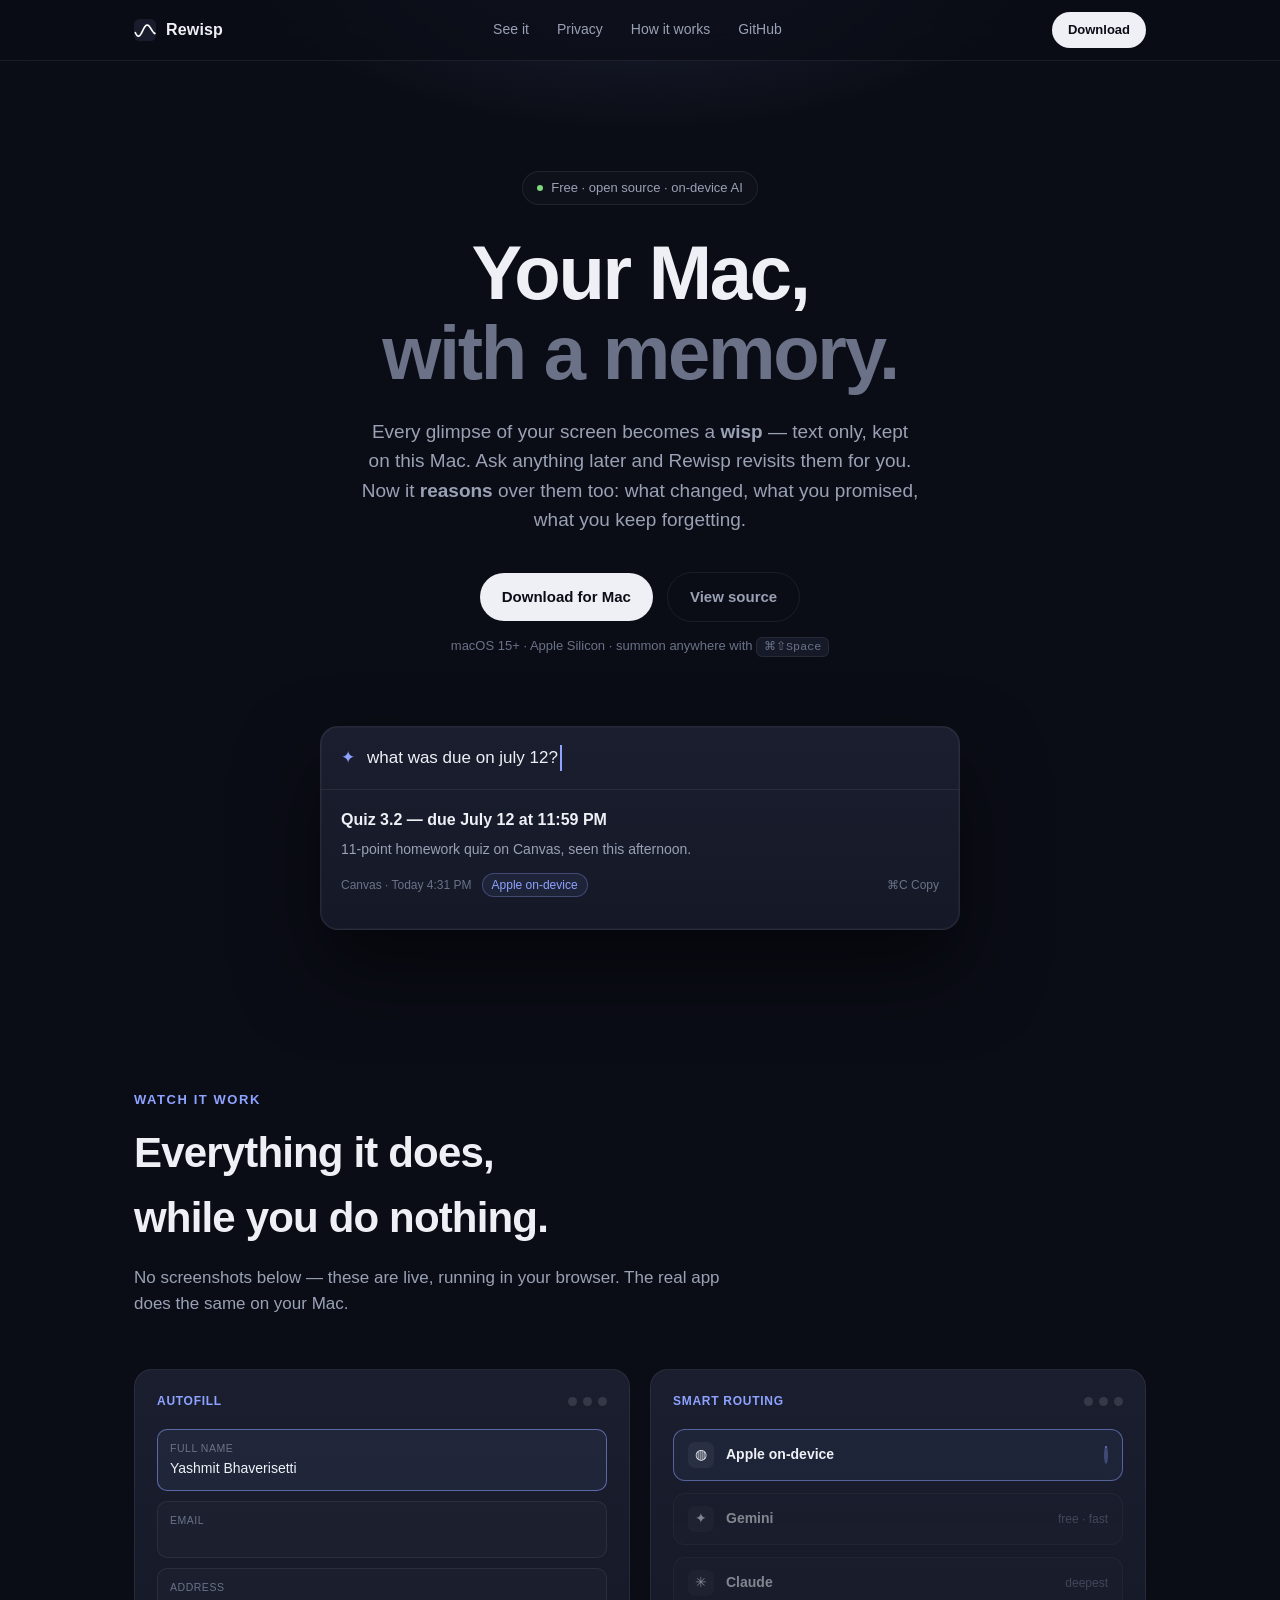
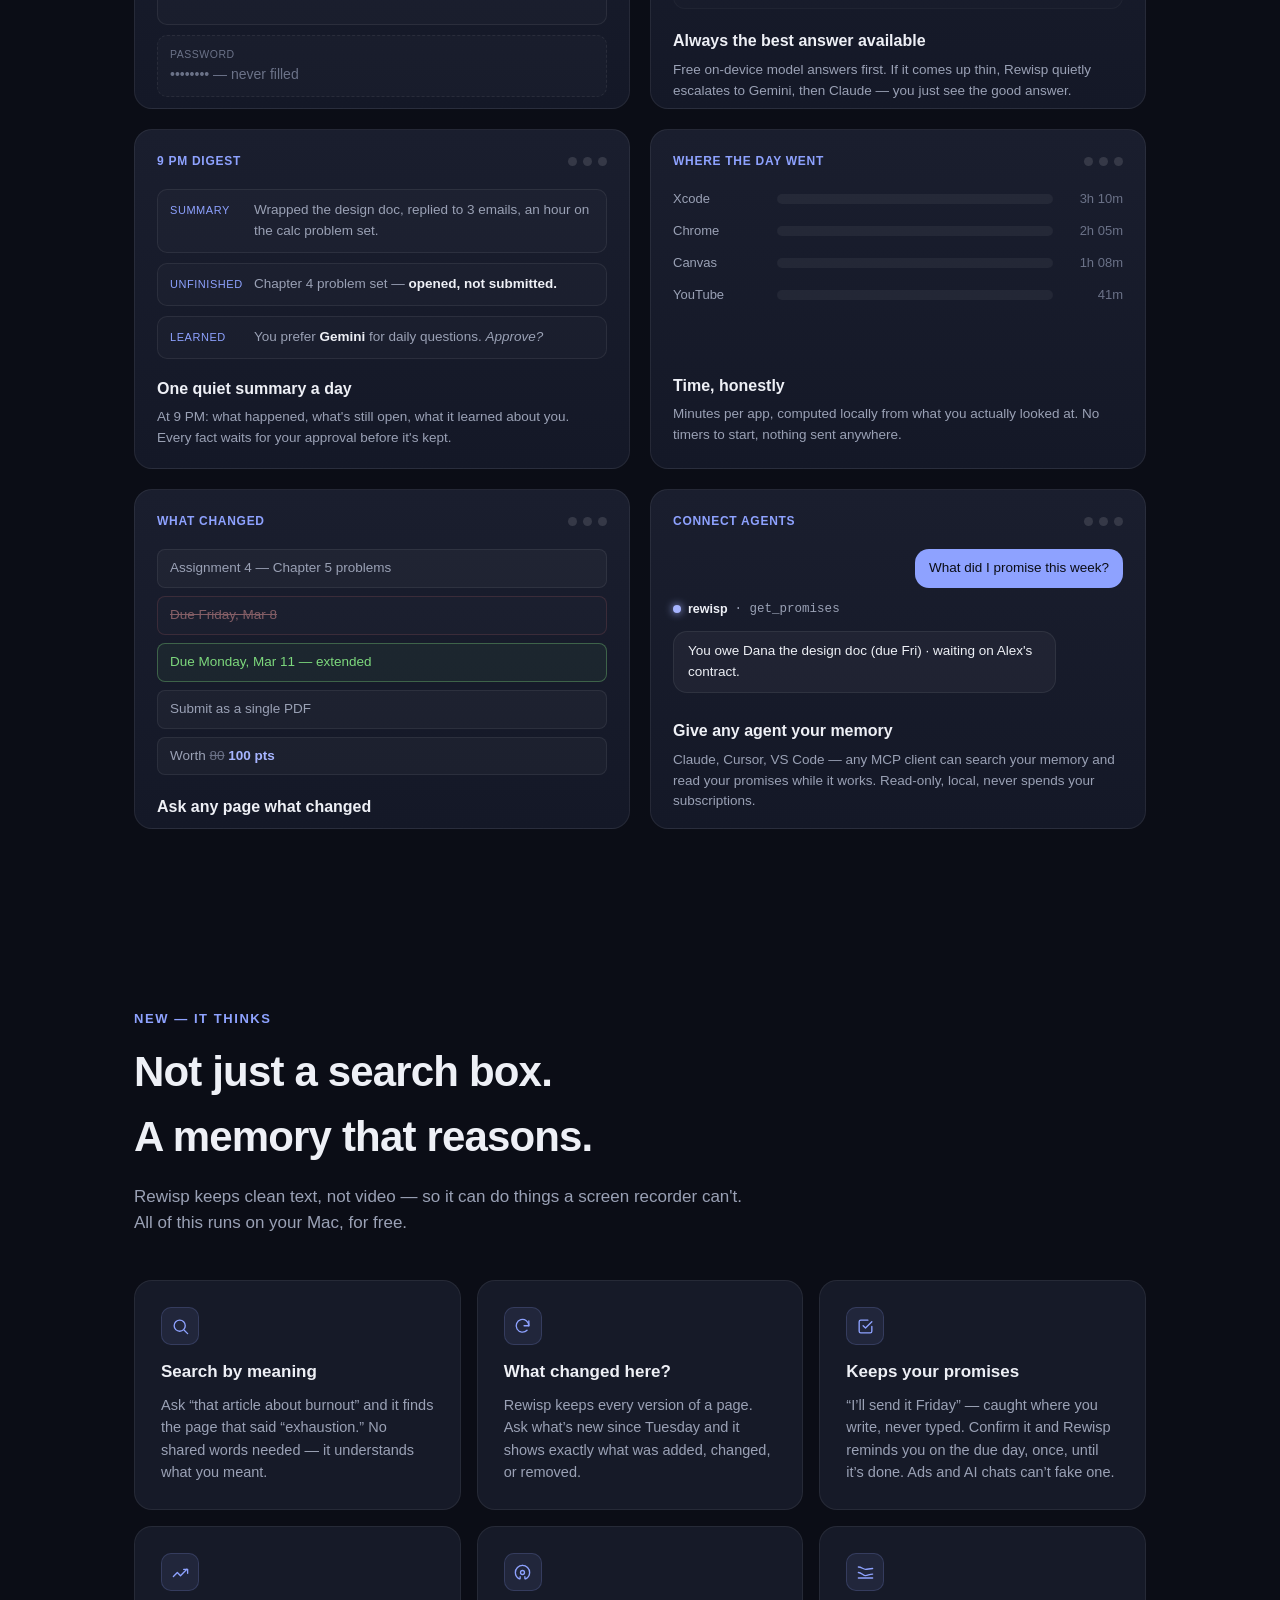
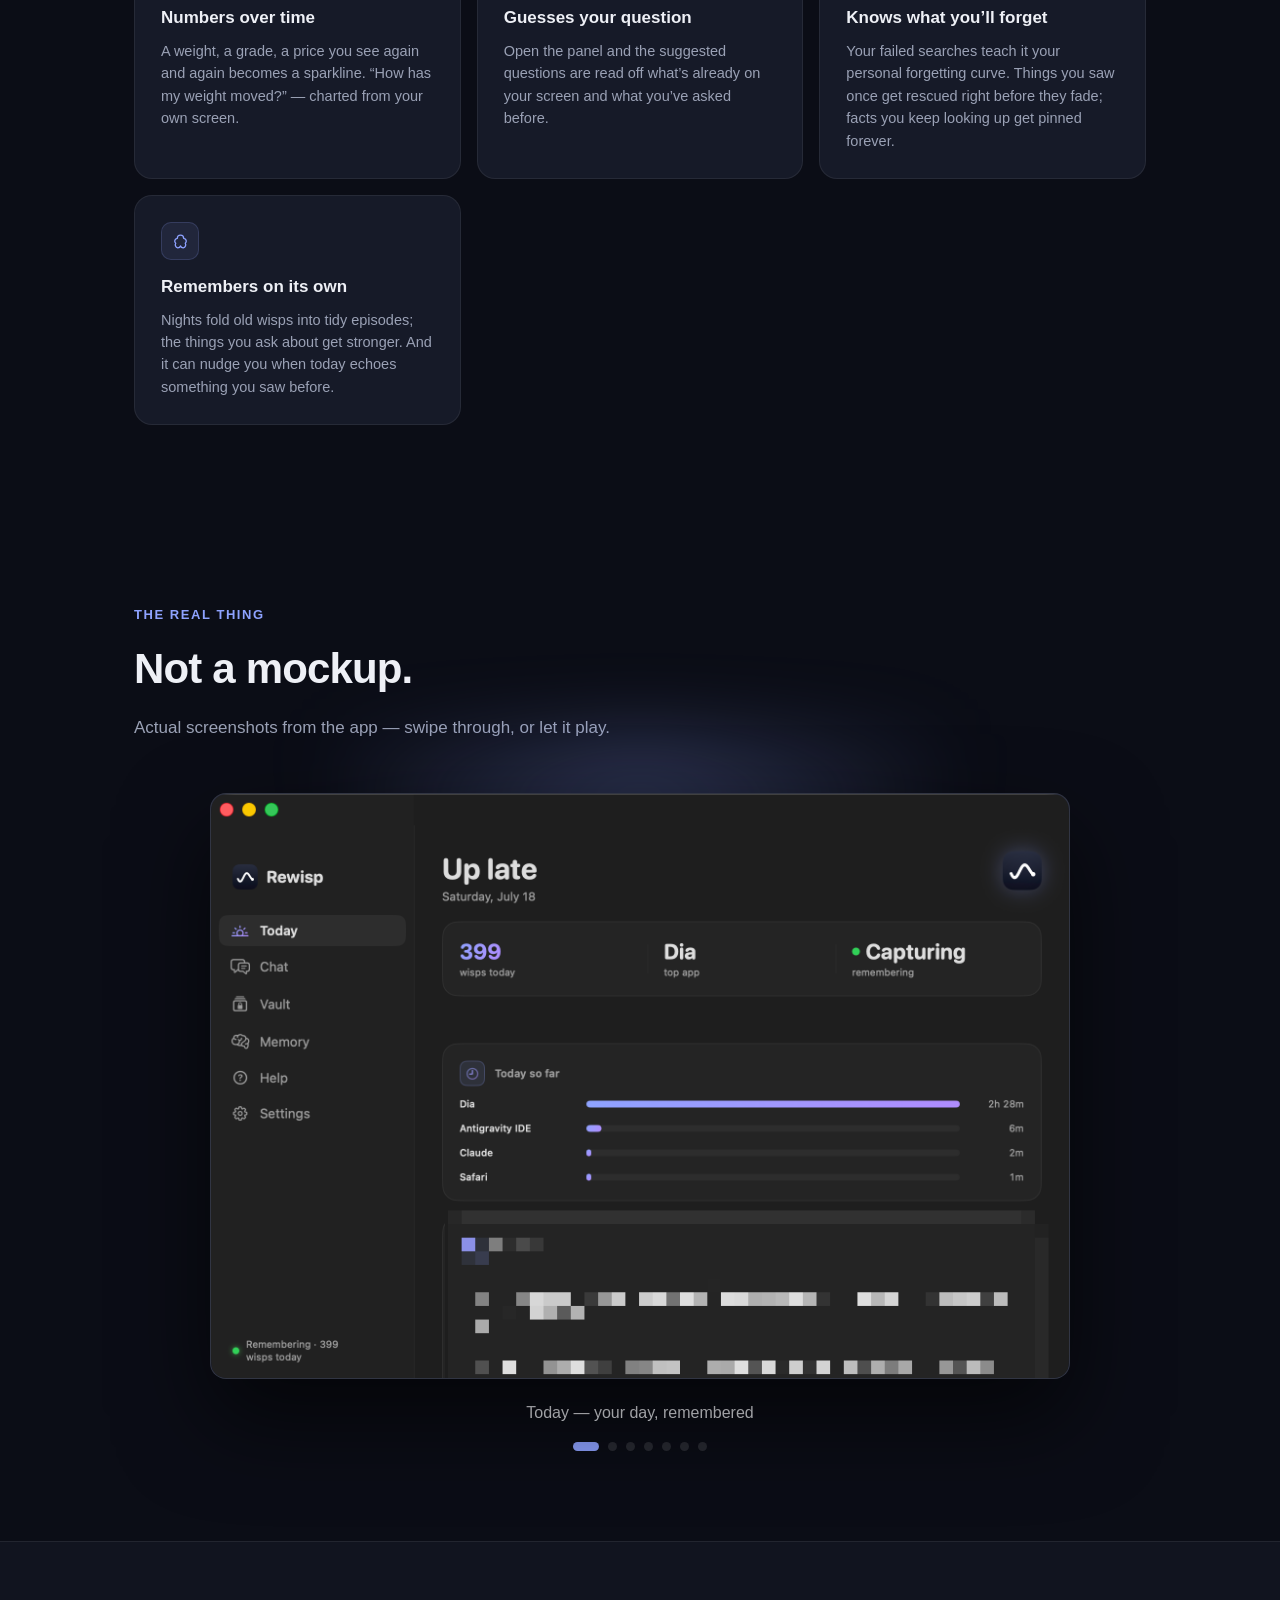
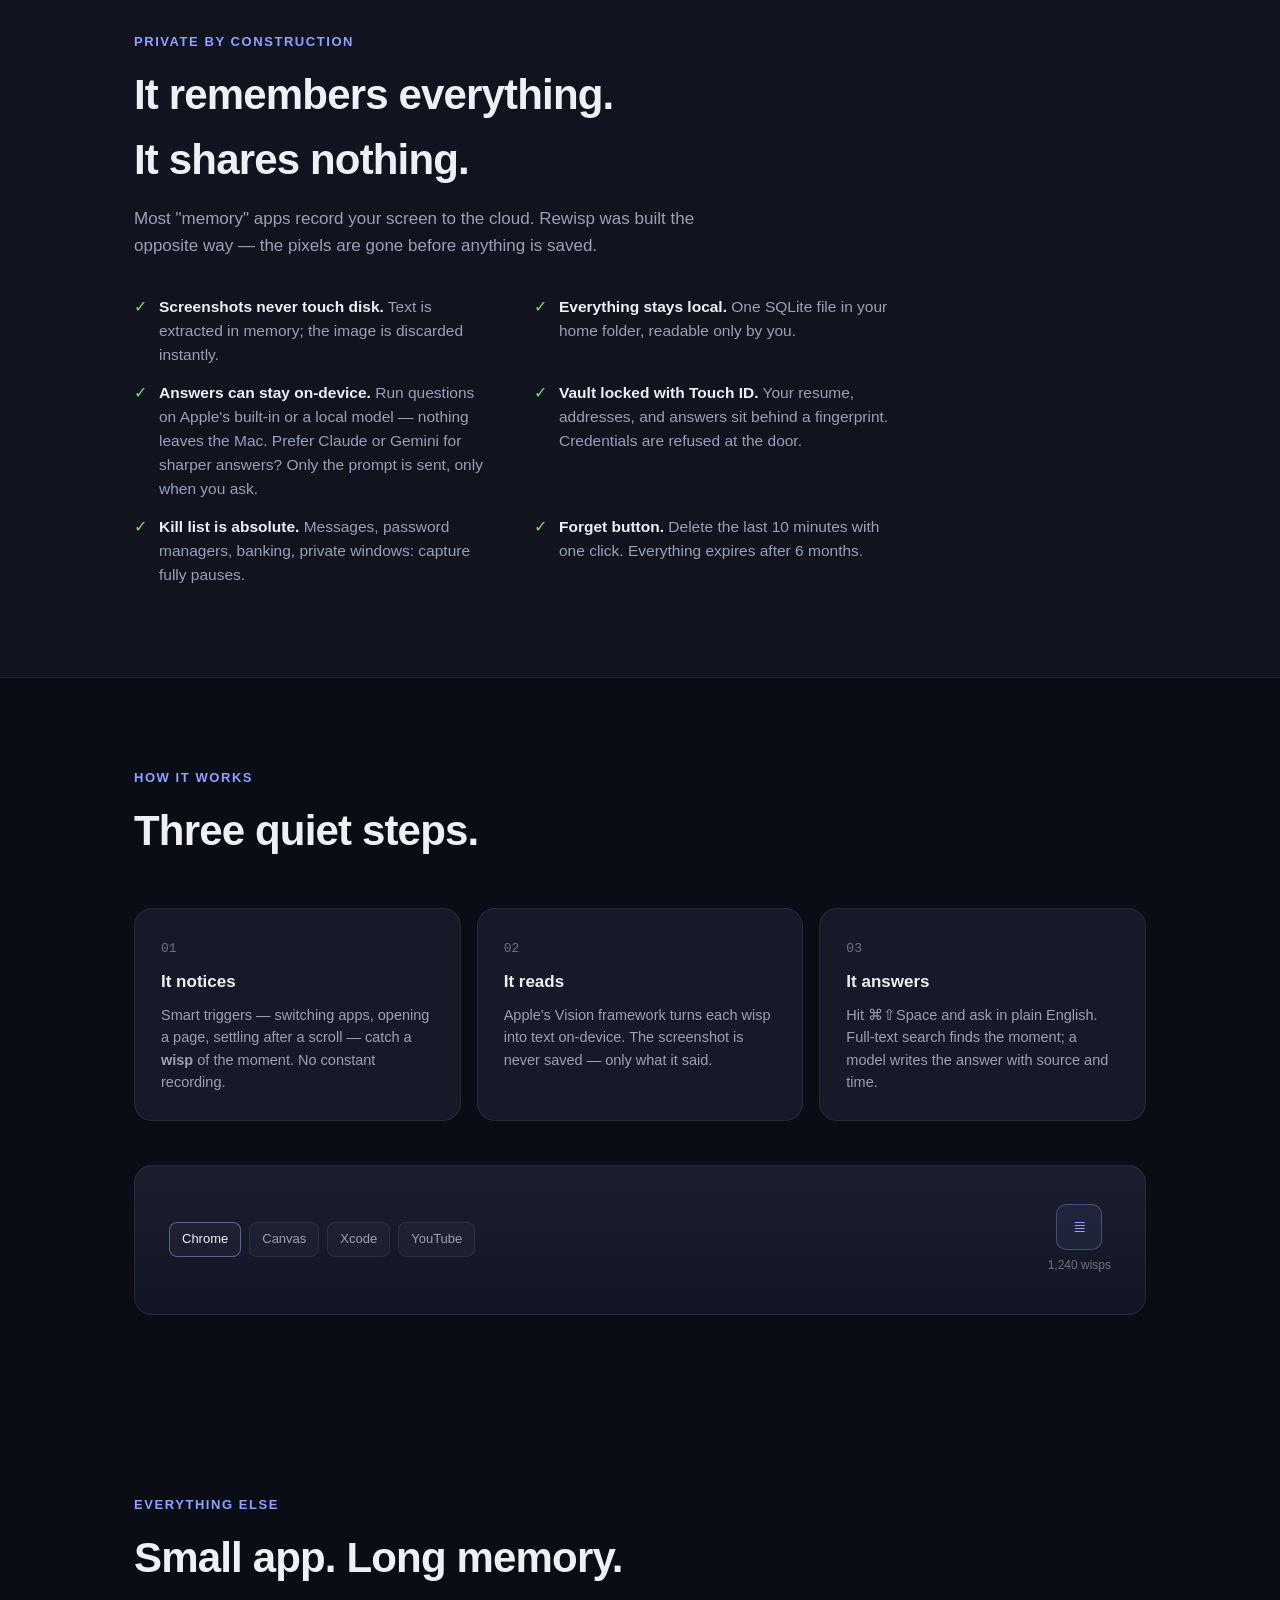
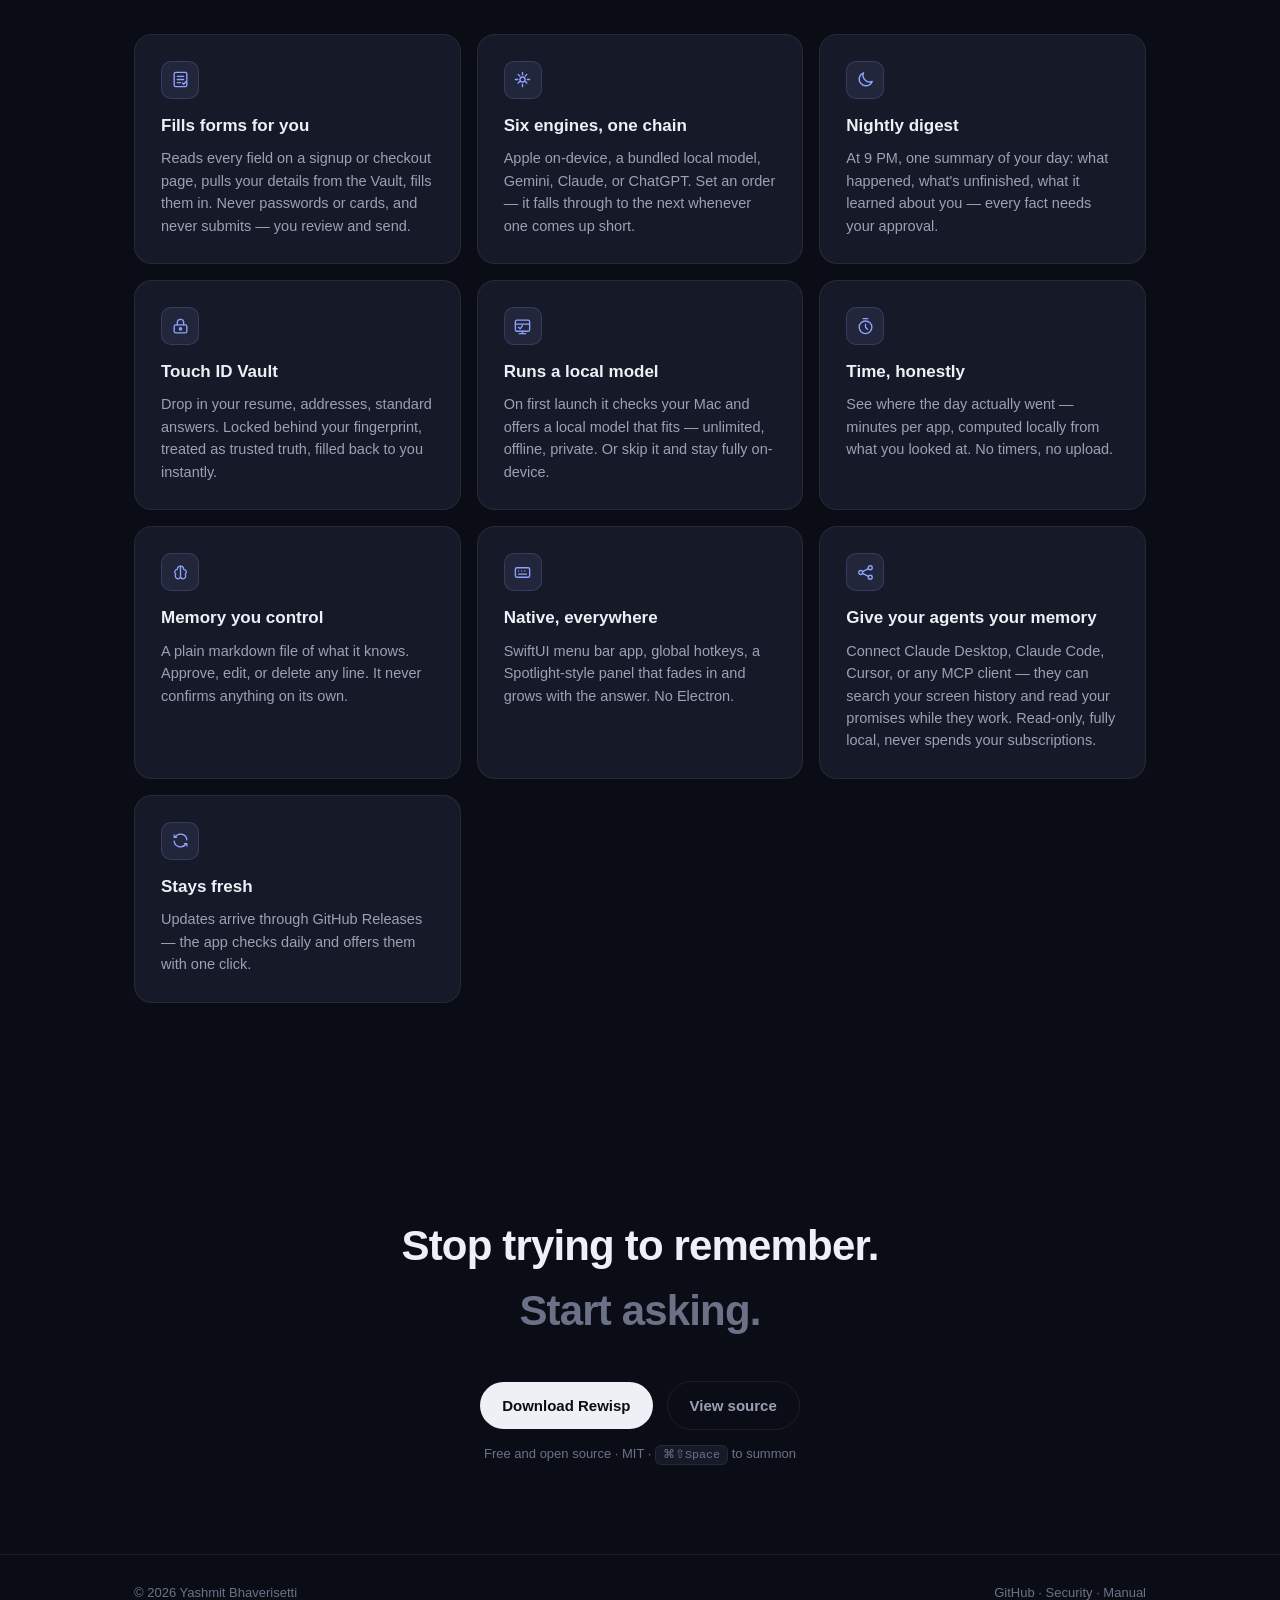
==== commit dd69b644: "site: screenshot carousel + refresh outdated demos - Replaced the two static shots with a real carou" ====
--- a/site/index.html
+++ b/site/index.html
@@ -6,7 +6,7 @@
 <title>Rewisp — an ambient memory for your Mac</title>
 <meta name="description" content="Rewisp remembers the text of everything you see on your Mac, so you can ask about it later. Private by construction — screenshots never touch disk.">
 <link rel="icon" href="data:image/svg+xml,%3Csvg xmlns='http://www.w3.org/2000/svg' viewBox='0 0 24 24'%3E%3Crect width='24' height='24' rx='6' fill='%23181c2c'/%3E%3Cpath d='M 1.44 14.80 L 1.97 15.86 L 2.50 16.79 L 3.02 17.55 L 3.55 18.13 L 4.08 18.52 L 4.61 18.71 L 5.14 18.69 L 5.66 18.48 L 6.19 18.07 L 6.72 17.50 L 7.25 16.78 L 7.78 15.93 L 8.30 14.98 L 8.83 13.96 L 9.36 12.91 L 9.89 11.86 L 10.42 10.84 L 10.94 9.87 L 11.47 8.99 L 12.00 8.23 L 12.53 7.59 L 13.06 7.10 L 13.58 6.77 L 14.11 6.60 L 14.64 6.60 L 15.17 6.76 L 15.70 7.07 L 16.22 7.52 L 16.75 8.09 L 17.28 8.75 L 17.81 9.50 L 18.34 10.30 L 18.86 11.13 L 19.39 11.96 L 19.92 12.77 L 20.45 13.52 L 20.98 14.21 L 21.50 14.82 L 22.03 15.32 L 22.56 15.70' stroke='%23fff' stroke-width='1.8' stroke-linecap='round' stroke-linejoin='round' fill='none'/%3E%3Ccircle cx='22.56' cy='15.70' r='1.0' fill='%23fff'/%3E%3C/svg%3E">
-<link rel="stylesheet" href="css/styles.css?v=20260718a">
+<link rel="stylesheet" href="css/styles.css?v=20260719d">
 </head>
 <body>
 
@@ -61,7 +61,7 @@
 <section id="see">
   <div class="wrap">
     <div class="kicker reveal">Watch it work</div>
-    <h2 class="reveal d1">Four things it does,<br>while you do nothing.</h2>
+    <h2 class="reveal d1">Everything it does,<br><span class="soft">while you do nothing.</span></h2>
     <p class="lead reveal d2">No screenshots below — these are live, running in your browser. The real app does the same on your Mac.</p>
 
     <div class="demos">
@@ -94,7 +94,7 @@
       <div class="panel reveal" id="digest-demo">
         <div class="ph"><span class="tag">9 PM digest</span><span class="dots"><i></i><i></i><i></i></span></div>
         <div class="digest">
-          <div class="dline"><span class="dt">Summary</span><span class="dtxt">Shipped the <b>v0.7 panel animation</b>, tuned the on-device prompt, one Calc III quiz.</span></div>
+          <div class="dline"><span class="dt">Summary</span><span class="dtxt">Wrapped the design doc, replied to 3 emails, an hour on the calc problem set.</span></div>
           <div class="dline"><span class="dt">Unfinished</span><span class="dtxt">Chapter 4 problem set — <b>opened, not submitted.</b></span></div>
           <div class="dline"><span class="dt">Learned</span><span class="dtxt">You prefer <b>Gemini</b> for daily questions. <i>Approve?</i></span></div>
         </div>
@@ -113,6 +113,32 @@
         </div>
         <h3>Time, honestly</h3>
         <p class="cap">Minutes per app, computed locally from what you actually looked at. No timers to start, nothing sent anywhere.</p>
+      </div>
+
+      <!-- delta: what changed -->
+      <div class="panel reveal" id="delta-demo">
+        <div class="ph"><span class="tag">What changed</span><span class="dots"><i></i><i></i><i></i></span></div>
+        <div class="delta-view">
+          <div class="dl">Assignment 4 — Chapter 5 problems</div>
+          <div class="dl rm">Due Friday, Mar 8</div>
+          <div class="dl ad">Due Monday, Mar 11 — extended</div>
+          <div class="dl">Submit as a single PDF</div>
+          <div class="dl ch">Worth <s>80</s> <b>100 pts</b></div>
+        </div>
+        <h3>Ask any page what changed</h3>
+        <p class="cap">Rewisp keeps every version of a page as text. It shows exactly what was added, removed, or moved since you last looked — a screen recorder can't.</p>
+      </div>
+
+      <!-- connect: MCP agents -->
+      <div class="panel reveal" id="connect-demo">
+        <div class="ph"><span class="tag">Connect agents</span><span class="dots"><i></i><i></i><i></i></span></div>
+        <div class="conv">
+          <div class="c-q">What did I promise this week?</div>
+          <div class="c-tool"><span class="cdot"></span> rewisp <span class="cmono">· get_promises</span></div>
+          <div class="c-a">You owe Dana the design doc (due Fri) · waiting on Alex's contract.</div>
+        </div>
+        <h3>Give any agent your memory</h3>
+        <p class="cap">Claude, Cursor, VS Code — any MCP client can search your memory and read your promises while it works. Read-only, local, never spends your subscriptions.</p>
       </div>
     </div>
   </div>
@@ -136,25 +162,30 @@
   </div>
 </section>
 
-<!-- ── real screenshots ── -->
+<!-- ── real screenshots carousel ── -->
 <section>
   <div class="wrap">
     <div class="kicker reveal">The real thing</div>
     <h2 class="reveal d1">Not a mockup.</h2>
-    <p class="lead reveal d2">Actual screenshots — the whole thing runs today.</p>
-    <div class="shots">
-      <div class="shot hero reveal">
-        <div class="frame">
-          <img src="assets/panel.png" alt="Search panel answering a question from screen history, on-device" loading="lazy">
-        </div>
-        <p class="cap"><b>Hit ⌘⇧Space, ask anything.</b> Answered on-device in seconds, in plain English — synthesized from everything you saw.</p>
-      </div>
-      <div class="shot app reveal">
-        <div class="frame">
-          <img src="assets/settings.png" alt="Main window settings: engine chain, digest schedule" loading="lazy">
-        </div>
-        <p class="cap"><b>A real app behind it.</b> Pick your engine chain, schedule the digest, manage the Vault. No API key, ever.</p>
-      </div>
+    <p class="lead reveal d2">Actual screenshots from the app — swipe through, or let it play.</p>
+
+    <div class="carousel reveal d2" id="carousel">
+      <div class="car-stage">
+        <div class="car-glow"></div>
+        <div class="car-frame">
+          <img src="assets/shots/today.png"      data-cap="Today — your day, remembered" alt="Today dashboard" class="on">
+          <img src="assets/shots/connect.png"    data-cap="Connect your AI agents over MCP" alt="Connect agents" loading="lazy">
+          <img src="assets/shots/chat.png"       data-cap="Ask your memory anything" alt="Chat" loading="lazy">
+          <img src="assets/shots/memory.png"     data-cap="Memory you control — approve every fact" alt="Memory" loading="lazy">
+          <img src="assets/shots/forgetting.png" data-cap="It learns how you forget" alt="Forgetting model" loading="lazy">
+          <img src="assets/shots/vault.png"      data-cap="Touch ID Vault for your private facts" alt="Vault" loading="lazy">
+          <img src="assets/shots/answers.png"    data-cap="Your engine, your choice — never an API key" alt="Answers settings" loading="lazy">
+        </div>
+        <button class="car-nav prev" id="car-prev" aria-label="Previous">‹</button>
+        <button class="car-nav next" id="car-next" aria-label="Next">›</button>
+      </div>
+      <div class="car-cap" id="car-cap">Today — your day, remembered</div>
+      <div class="car-dots" id="car-dots"></div>
     </div>
   </div>
 </section>
@@ -226,7 +257,8 @@
       <div class="card reveal d2"><div class="ic"><svg viewBox="0 0 24 24"><circle cx="12" cy="13" r="8"/><path d="M12 9v4l2.5 2.5M9 2h6"/></svg></div><h3>Time, honestly</h3><p>See where the day actually went — minutes per app, computed locally from what you looked at. No timers, no upload.</p></div>
       <div class="card reveal"><div class="ic"><svg viewBox="0 0 24 24"><path d="M12 4a4 4 0 0 0-4 4 3.5 3.5 0 0 0-2 6.2A3.8 3.8 0 0 0 8.5 20a3.6 3.6 0 0 0 3.5-2.4A3.6 3.6 0 0 0 15.5 20a3.8 3.8 0 0 0 2.5-5.8A3.5 3.5 0 0 0 16 8a4 4 0 0 0-4-4z"/><path d="M12 4v13.6"/></svg></div><h3>Memory you control</h3><p>A plain markdown file of what it knows. Approve, edit, or delete any line. It never confirms anything on its own.</p></div>
       <div class="card reveal d1"><div class="ic"><svg viewBox="0 0 24 24"><rect x="3" y="6" width="18" height="12" rx="2"/><path d="M7 10h.01M11 10h.01M15 10h.01M7 14h10"/></svg></div><h3>Native, everywhere</h3><p>SwiftUI menu bar app, global hotkeys, a Spotlight-style panel that fades in and grows with the answer. No Electron.</p></div>
-      <div class="card reveal d2"><div class="ic"><svg viewBox="0 0 24 24"><path d="M20 11a8 8 0 0 0-14.9-3M4 13a8 8 0 0 0 14.9 3"/><path d="M4 5v3h3M20 19v-3h-3"/></svg></div><h3>Stays fresh</h3><p>Updates arrive through GitHub Releases — the app checks daily and offers them with one click.</p></div>
+      <div class="card reveal d2"><div class="ic"><svg viewBox="0 0 24 24"><circle cx="6" cy="12" r="2.5"/><circle cx="18" cy="6" r="2.5"/><circle cx="18" cy="18" r="2.5"/><path d="M8.2 10.8 15.8 7M8.2 13.2 15.8 17"/></svg></div><h3>Give your agents your memory</h3><p>Connect Claude Desktop, Claude Code, Cursor, or any MCP client — they can search your screen history and read your promises while they work. Read-only, fully local, never spends your subscriptions.</p></div>
+      <div class="card reveal"><div class="ic"><svg viewBox="0 0 24 24"><path d="M20 11a8 8 0 0 0-14.9-3M4 13a8 8 0 0 0 14.9 3"/><path d="M4 5v3h3M20 19v-3h-3"/></svg></div><h3>Stays fresh</h3><p>Updates arrive through GitHub Releases — the app checks daily and offers them with one click.</p></div>
     </div>
   </div>
 </section>
@@ -254,6 +286,6 @@
   </div>
 </footer>
 
-<script src="js/demos.js?v=20260718a"></script>
+<script src="js/demos.js?v=20260719d"></script>
 </body>
 </html>
--- a/site/css/styles.css
+++ b/site/css/styles.css
@@ -41,6 +41,9 @@
 @media (prefers-reduced-motion: reduce) {
   .reveal { opacity: 1; transform: none; transition: none; }
   * { animation: none !important; }
+  /* animation is off, so set the bar widths directly (else they'd stay empty) */
+  .trow .fill { width: var(--w); }
+  .dline { opacity: 1; transform: none; }
 }
 
 /* nav */
@@ -103,8 +106,12 @@
 .demo .bar .spark { color: var(--accent); animation: spin 6s linear infinite; }
 @keyframes spin { to { transform: rotate(360deg); } }
 .demo .q { border-right: 2px solid var(--accent); padding-right: 2px; white-space: nowrap; overflow: hidden; min-height: 1.2em; }
-.demo .answer { border-top: 1px solid var(--line); padding: 18px 20px 16px; display: none; }
-.demo .answer.show { display: block; animation: rise .35s ease; }
+/* Answer area ALWAYS occupies its space (fixed min-height) and fades with
+   opacity — toggling display:none/block resized the box and shoved the whole
+   page down on every loop. */
+.demo .answer { border-top: 1px solid var(--line); padding: 18px 20px 16px;
+  height: 140px; overflow: hidden; opacity: 0; transition: opacity .3s ease; }
+.demo .answer.show { opacity: 1; }
 @keyframes rise { from { opacity: 0; transform: translateY(6px); } to { opacity: 1; } }
 .demo .a-main { font-size: 16px; font-weight: 600; }
 .demo .a-detail { margin-top: 6px; font-size: 14px; color: var(--muted); }
@@ -124,9 +131,13 @@
 .panel {
   background: linear-gradient(180deg, var(--card-2), #141827);
   border: 1px solid var(--line); border-radius: var(--radius);
-  padding: 22px; position: relative; overflow: hidden; min-height: 300px;
+  padding: 22px; position: relative; overflow: hidden; height: 340px;
   display: flex; flex-direction: column;
-}
+  transition: transform .2s var(--ease), border-color .2s var(--ease);
+}
+/* subtle interactivity — lift + accent border on hover */
+.panel:hover { transform: translateY(-3px); border-color: rgba(142,162,255,.3); }
+@media (max-width: 860px) { .panel { height: auto; min-height: 300px; } }
 .panel .ph { display: flex; align-items: center; gap: 10px; margin-bottom: 18px; }
 .panel .ph .tag { font-size: 12px; font-weight: 600; letter-spacing: .06em; text-transform: uppercase; color: var(--accent); }
 .panel .ph .dots { margin-left: auto; display: flex; gap: 6px; }
@@ -166,8 +177,13 @@
 
 /* digest demo */
 .digest { display: flex; flex-direction: column; gap: 10px; margin-bottom: 18px; }
-.dline { display: flex; gap: 10px; align-items: flex-start; border: 1px solid var(--line); border-radius: 10px; padding: 10px 12px; background: rgba(255, 255, 255, .02); opacity: 0; transform: translateY(8px); transition: opacity .45s var(--ease), transform .45s var(--ease); }
-.dline.in { opacity: 1; transform: none; }
+/* Assemble on page load via animation — same JS-free approach as the bars.
+   'both' holds the start/end states so lines never sit invisible at rest. */
+.dline { display: flex; gap: 10px; align-items: flex-start; border: 1px solid var(--line); border-radius: 10px; padding: 10px 12px; background: rgba(255, 255, 255, .02); opacity: 0; animation: dline-in .5s var(--ease) both; }
+.digest .dline:nth-child(1) { animation-delay: .3s; }
+.digest .dline:nth-child(2) { animation-delay: .8s; }
+.digest .dline:nth-child(3) { animation-delay: 1.3s; }
+@keyframes dline-in { from { opacity: 0; transform: translateY(8px); } to { opacity: 1; transform: none; } }
 .dline .dt { font-size: 11px; letter-spacing: .05em; text-transform: uppercase; color: var(--accent); min-width: 74px; padding-top: 2px; }
 .dline .dtxt { font-size: 13.5px; color: var(--muted); }
 .dline .dtxt b { color: var(--text); font-weight: 600; }
@@ -177,29 +193,86 @@
 .trow { display: flex; align-items: center; gap: 12px; font-size: 13px; }
 .trow .tn { width: 92px; color: var(--muted); flex-shrink: 0; }
 .trow .track { flex: 1; height: 10px; border-radius: 999px; background: rgba(255, 255, 255, .05); overflow: hidden; }
-.trow .fill { height: 100%; width: 0; border-radius: 999px; background: linear-gradient(90deg, var(--accent), var(--accent-2)); transition: width 1.1s var(--ease); }
-.trow .tm { width: 46px; text-align: right; color: var(--dim); font-variant-numeric: tabular-nums; }
-
-/* product shots */
-.shots { margin-top: 56px; display: flex; flex-direction: column; gap: 72px; }
-.shot { position: relative; text-align: center; }
-.shot .frame {
-  position: relative; display: inline-block; max-width: 100%;
+/* Fill purely via a CSS animation that runs on page load — no JS, no reveal
+   class, no scroll observer. --w is set per-bar inline in the HTML. 'both'
+   holds width:0 before start and the target after, so the bar is never empty
+   at rest. This is deliberately independent of everything else. */
+.trow .fill { height: 100%; width: 0; border-radius: 999px; background: linear-gradient(90deg, var(--accent), var(--accent-2)); animation: fillbar 1.1s var(--ease) .35s both; }
+.time-demo .trow:nth-child(2) .fill { animation-delay: .46s; }
+.time-demo .trow:nth-child(3) .fill { animation-delay: .57s; }
+.time-demo .trow:nth-child(4) .fill { animation-delay: .68s; }
+@keyframes fillbar { from { width: 0; } to { width: var(--w); } }
+.trow .tm { width: 58px; text-align: right; color: var(--dim); font-variant-numeric: tabular-nums; white-space: nowrap; }
+
+/* delta demo — lines diff in on reveal (CSS-driven, no JS) */
+.delta-view { display: flex; flex-direction: column; gap: 8px; margin-bottom: 20px; }
+.dl { font-size: 13.5px; padding: 8px 12px; border-radius: 8px; background: rgba(255,255,255,.03); border: 1px solid var(--line); color: var(--muted); }
+.dl.rm { color: #f0a0a0; border-color: rgba(240,120,120,.3); text-decoration: line-through; opacity: .5; }
+.dl.ad { color: var(--green); border-color: rgba(125,216,125,.35); background: rgba(125,216,125,.06); opacity: 0; transform: translateX(-10px); }
+.dl.ch b { color: var(--accent-2); }
+.dl.ch s { color: var(--dim); }
+#delta-demo.in .dl.ad { animation: slidein .5s var(--ease) .5s both; }
+#delta-demo.in .dl.rm { animation: strike .5s var(--ease) .3s both; }
+#delta-demo.in .dl.ch { animation: flash 1s var(--ease) .7s both; }
+@keyframes slidein { to { opacity: 1; transform: none; } }
+@keyframes strike { from { opacity: 1; } to { opacity: .5; } }
+@keyframes flash { 0% { background: rgba(142,162,255,.18); } 100% { background: rgba(255,255,255,.03); } }
+
+/* connect demo — agent asks, rewisp answers (staggered reveal) */
+.conv { display: flex; flex-direction: column; gap: 12px; margin-bottom: 20px; min-height: 150px; }
+.c-q { align-self: flex-end; max-width: 80%; background: var(--accent); color: #0b0d16; font-size: 13.5px; font-weight: 500; padding: 9px 14px; border-radius: 14px; opacity: 0; transform: translateY(6px); }
+.c-tool { display: flex; align-items: center; gap: 7px; font-size: 12.5px; font-weight: 600; color: var(--text); opacity: 0; }
+.c-tool .cmono { font-family: ui-monospace, "SF Mono", monospace; color: var(--muted); font-weight: 400; }
+.c-tool .cdot { width: 8px; height: 8px; border-radius: 50%; background: var(--accent-2); box-shadow: 0 0 8px var(--accent-2); }
+.c-a { align-self: flex-start; max-width: 85%; background: rgba(255,255,255,.04); border: 1px solid var(--line); font-size: 13.5px; padding: 9px 14px; border-radius: 14px; opacity: 0; transform: translateY(6px); }
+#connect-demo.in .c-q { animation: cbubble .45s var(--ease) .2s both; }
+#connect-demo.in .c-tool { animation: cbubble .45s var(--ease) .9s both; }
+#connect-demo.in .c-a { animation: cbubble .5s var(--ease) 1.5s both; }
+@keyframes cbubble { to { opacity: 1; transform: none; } }
+
+/* ── screenshot carousel ── */
+.carousel { margin-top: 52px; }
+.car-stage { position: relative; max-width: 860px; margin: 0 auto; }
+.car-glow {
+  position: absolute; inset: -10% 4% auto 4%; height: 75%;
+  background: radial-gradient(60% 100% at 50% 0%, rgba(142,162,255,.28), transparent 70%);
+  filter: blur(38px); z-index: 0; pointer-events: none;
+}
+.car-frame {
+  position: relative; z-index: 1; aspect-ratio: 1760 / 1200;
   border-radius: 16px; overflow: hidden;
-  border: 1px solid rgba(255, 255, 255, .09);
-  box-shadow: 0 30px 70px rgba(0, 0, 0, .55), 0 2px 0 rgba(255, 255, 255, .05) inset;
-}
-.shot .frame::before {
-  content: ""; position: absolute; inset: -14% -6% auto -6%; height: 70%;
-  background: radial-gradient(60% 100% at 50% 0%, rgba(142, 162, 255, .22), transparent 70%);
-  filter: blur(30px); z-index: -1; pointer-events: none;
-}
-.shot img { display: block; width: 100%; height: auto; }
-.shot.hero .frame { width: 720px; }
-.shot.app .frame { width: 780px; }
-.shot .cap { margin-top: 20px; font-size: 15px; color: var(--muted); }
-.shot .cap b { color: var(--text); font-weight: 600; }
-@media (max-width: 820px) { .shots { gap: 52px; } .shot .frame { width: 100% !important; } }
+  border: 1px solid rgba(255,255,255,.1);
+  box-shadow: 0 40px 90px rgba(0,0,0,.6), 0 2px 0 rgba(255,255,255,.05) inset;
+  background: var(--card-2);
+}
+.car-frame img {
+  position: absolute; inset: 0; width: 100%; height: 100%; object-fit: cover; object-position: top center;
+  opacity: 0; transform: scale(1.02); transition: opacity .6s var(--ease), transform .6s var(--ease);
+}
+.car-frame img.on { opacity: 1; transform: none; }
+/* arrows */
+.car-nav {
+  position: absolute; top: 50%; transform: translateY(-50%); z-index: 3;
+  width: 44px; height: 44px; border-radius: 999px; border: 1px solid var(--line-2);
+  background: rgba(11,13,22,.6); backdrop-filter: blur(10px);
+  color: var(--text); font-size: 24px; line-height: 1; cursor: pointer;
+  display: flex; align-items: center; justify-content: center;
+  opacity: 0; transition: opacity .25s ease, background .2s ease, transform .15s ease;
+}
+.car-stage:hover .car-nav { opacity: 1; }
+.car-nav:hover { background: rgba(142,162,255,.35); }
+.car-nav:active { transform: translateY(-50%) scale(.92); }
+.car-nav.prev { left: 14px; }
+.car-nav.next { right: 14px; }
+.car-cap { text-align: center; margin-top: 22px; font-size: 16px; color: var(--text); font-weight: 500; min-height: 1.4em; transition: opacity .3s ease; }
+/* dots + progress */
+.car-dots { display: flex; justify-content: center; gap: 9px; margin-top: 16px; }
+.car-dots button {
+  width: 9px; height: 9px; border-radius: 999px; border: 0; padding: 0; cursor: pointer;
+  background: var(--line-2); transition: background .25s ease, width .3s var(--ease);
+}
+.car-dots button.on { background: var(--accent); width: 26px; }
+@media (max-width: 820px) { .car-nav { opacity: 1; width: 38px; height: 38px; font-size: 20px; } }
 
 /* privacy strip */
 .strip { background: var(--bg-2); border-top: 1px solid var(--line); border-bottom: 1px solid var(--line); }
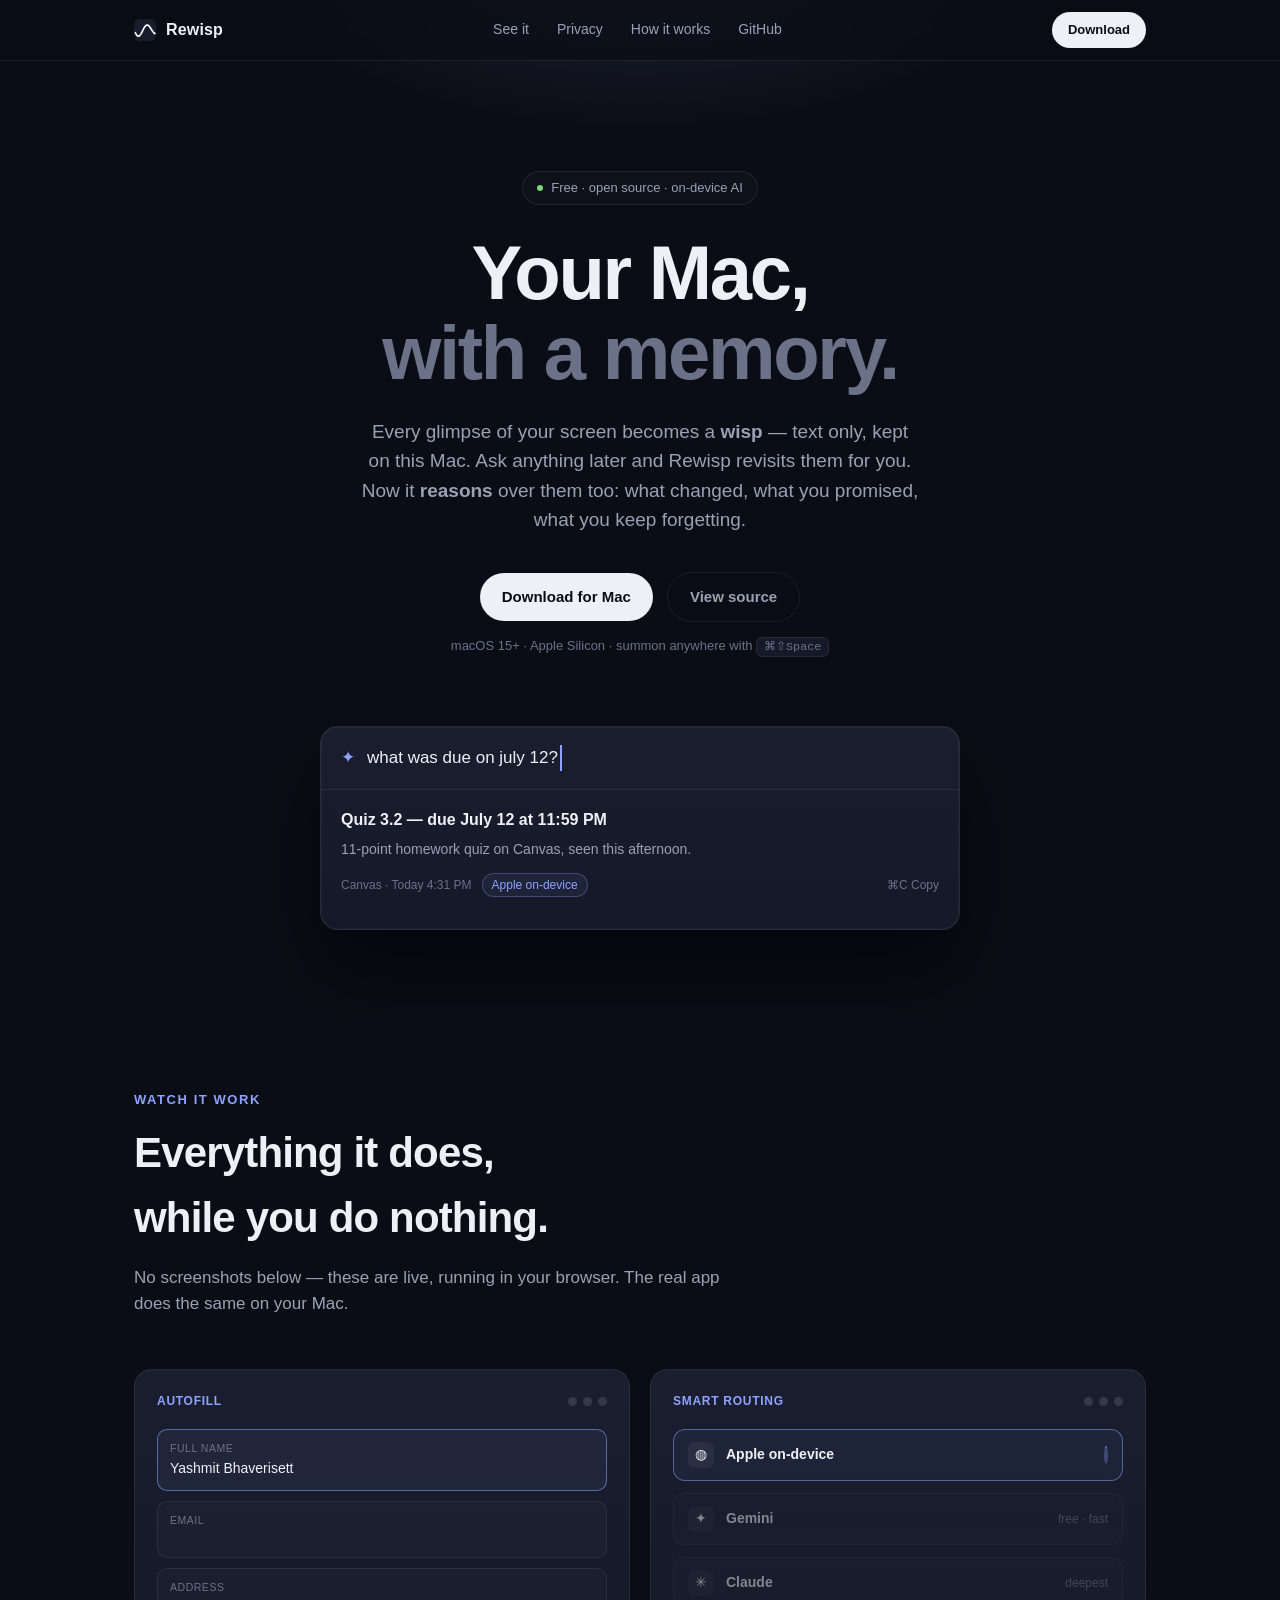
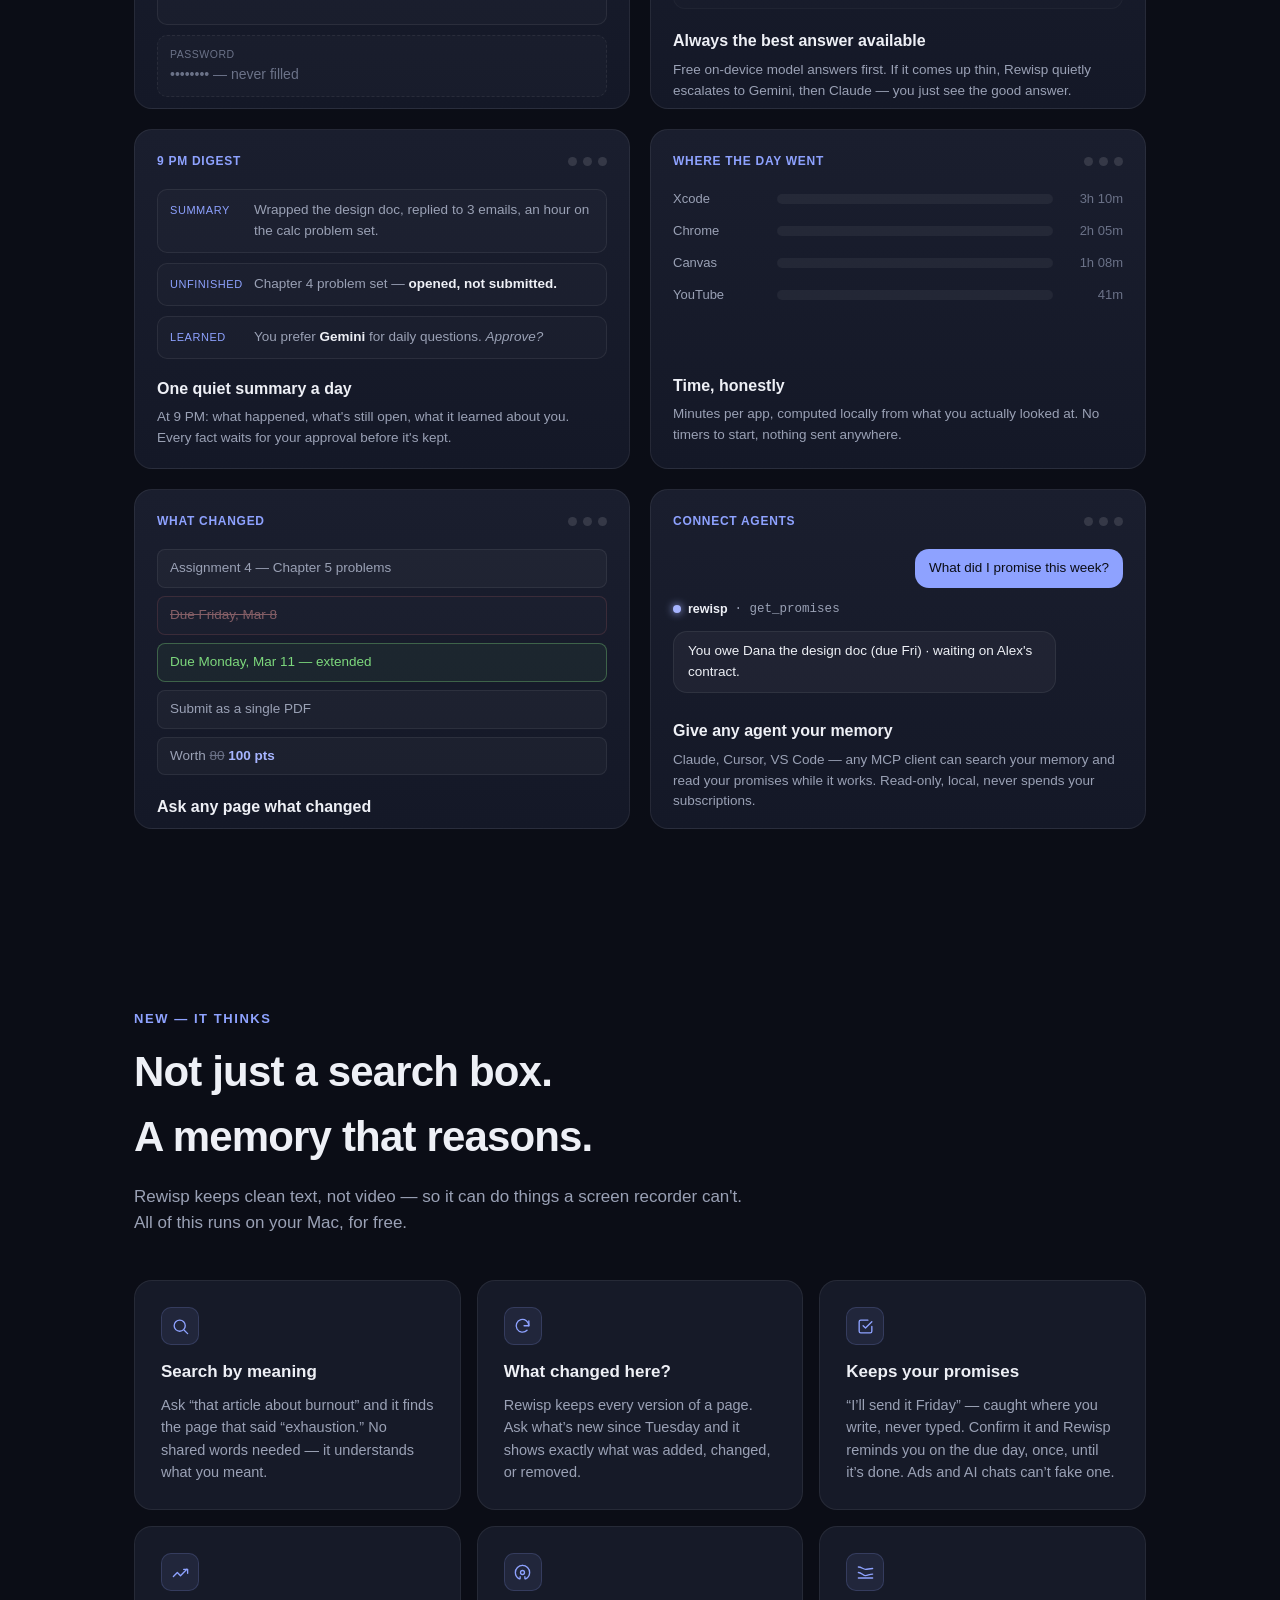
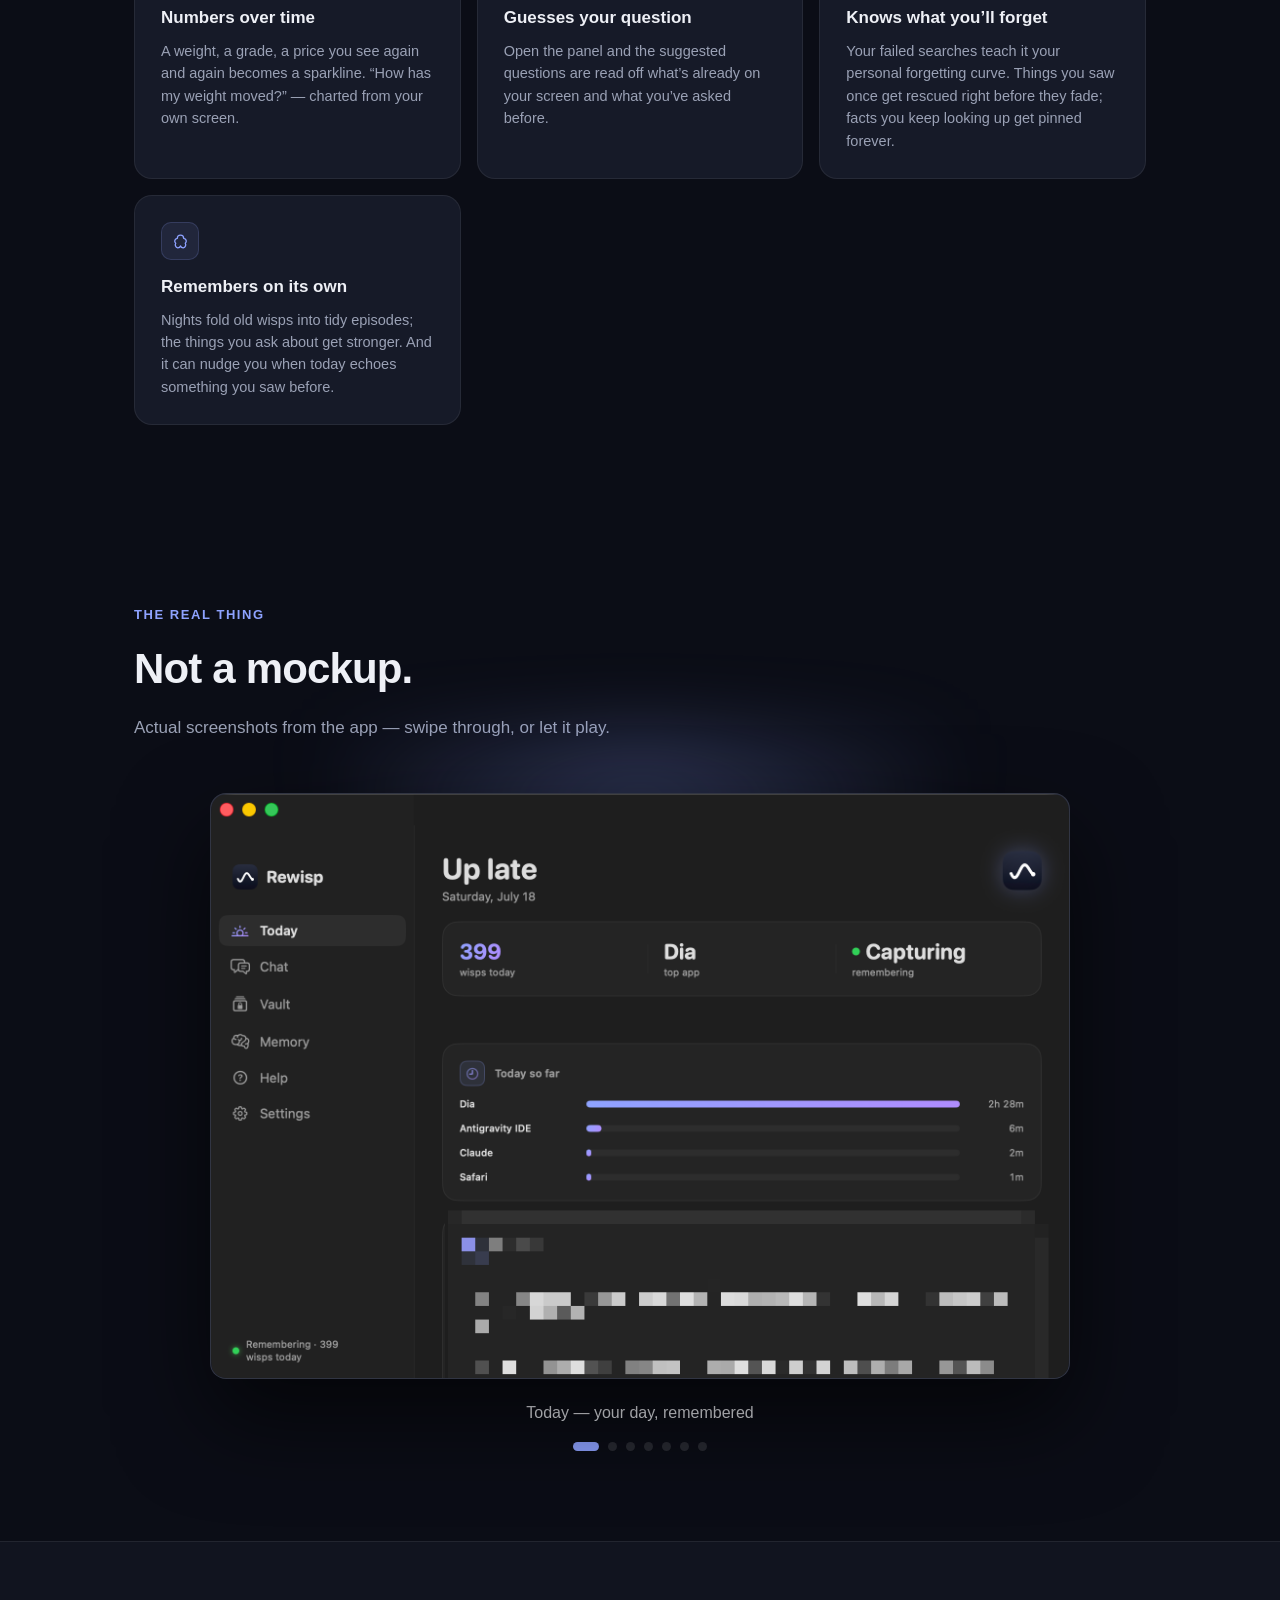
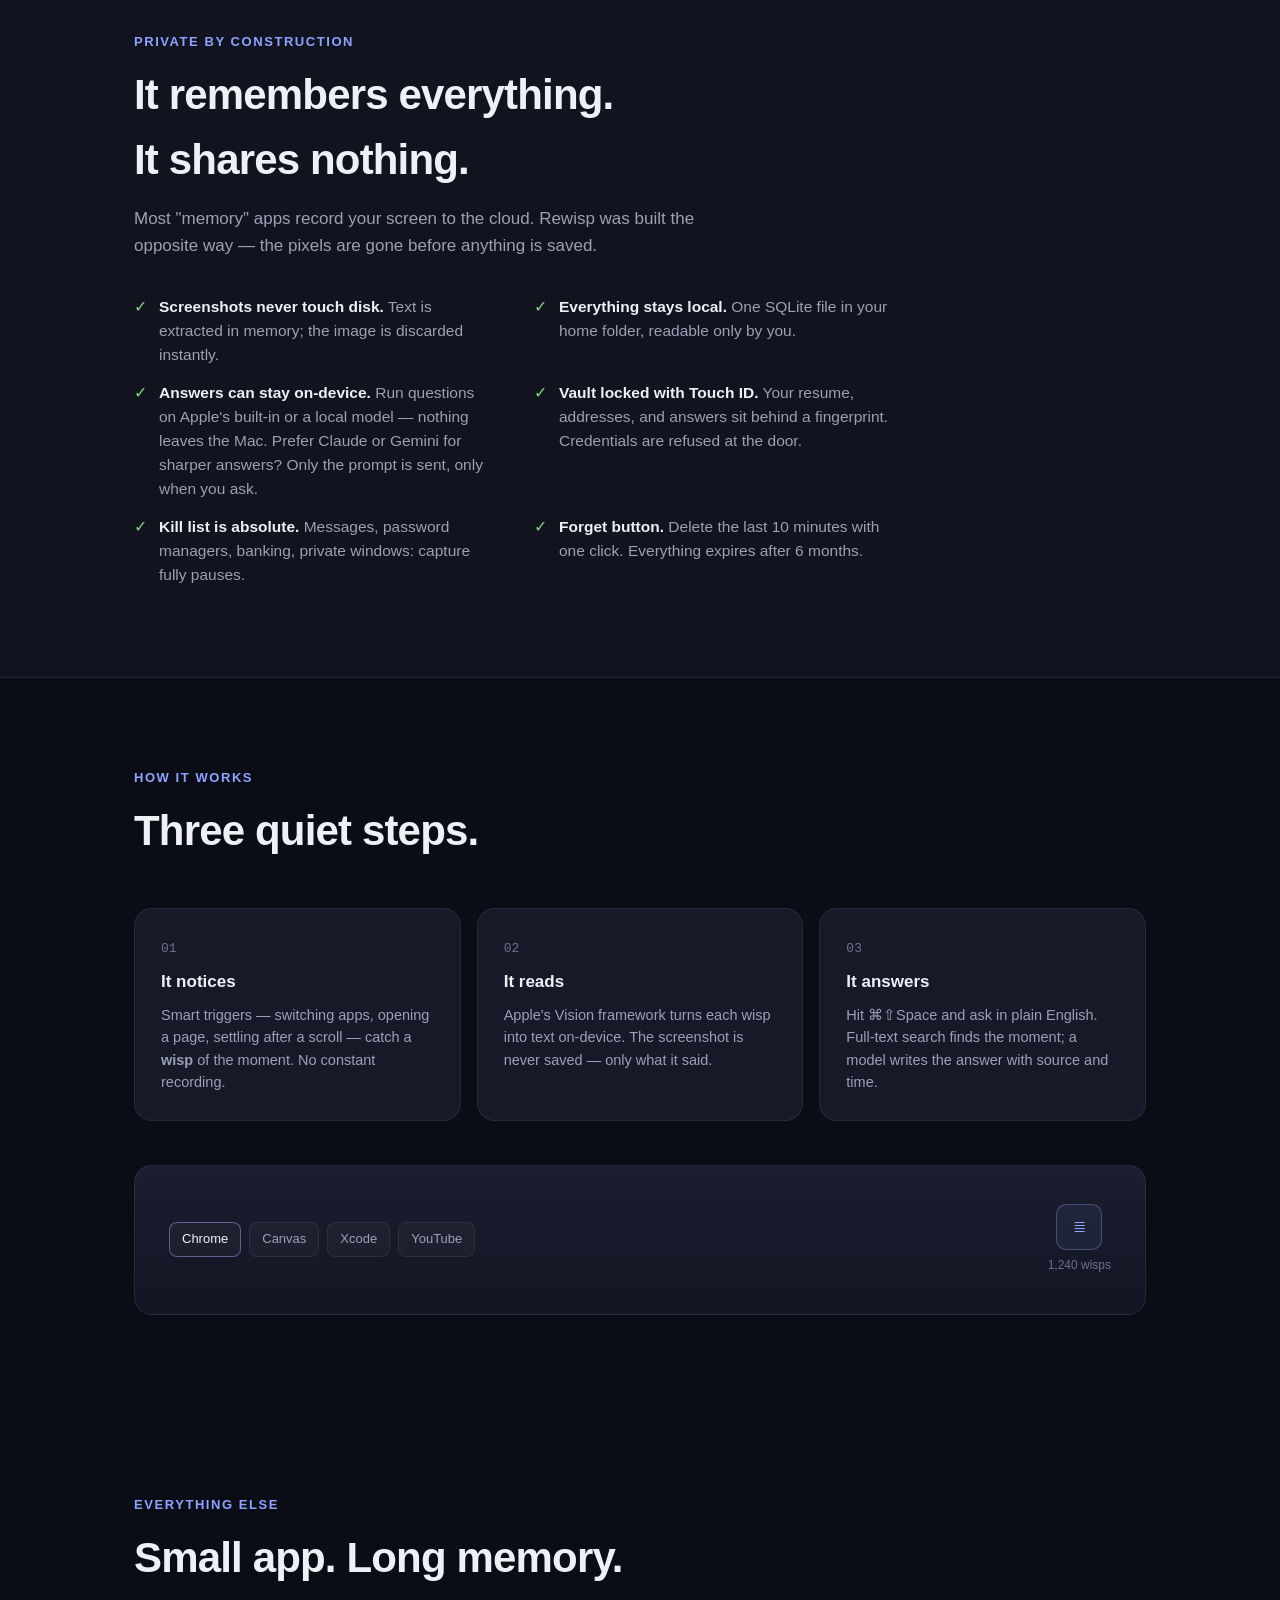
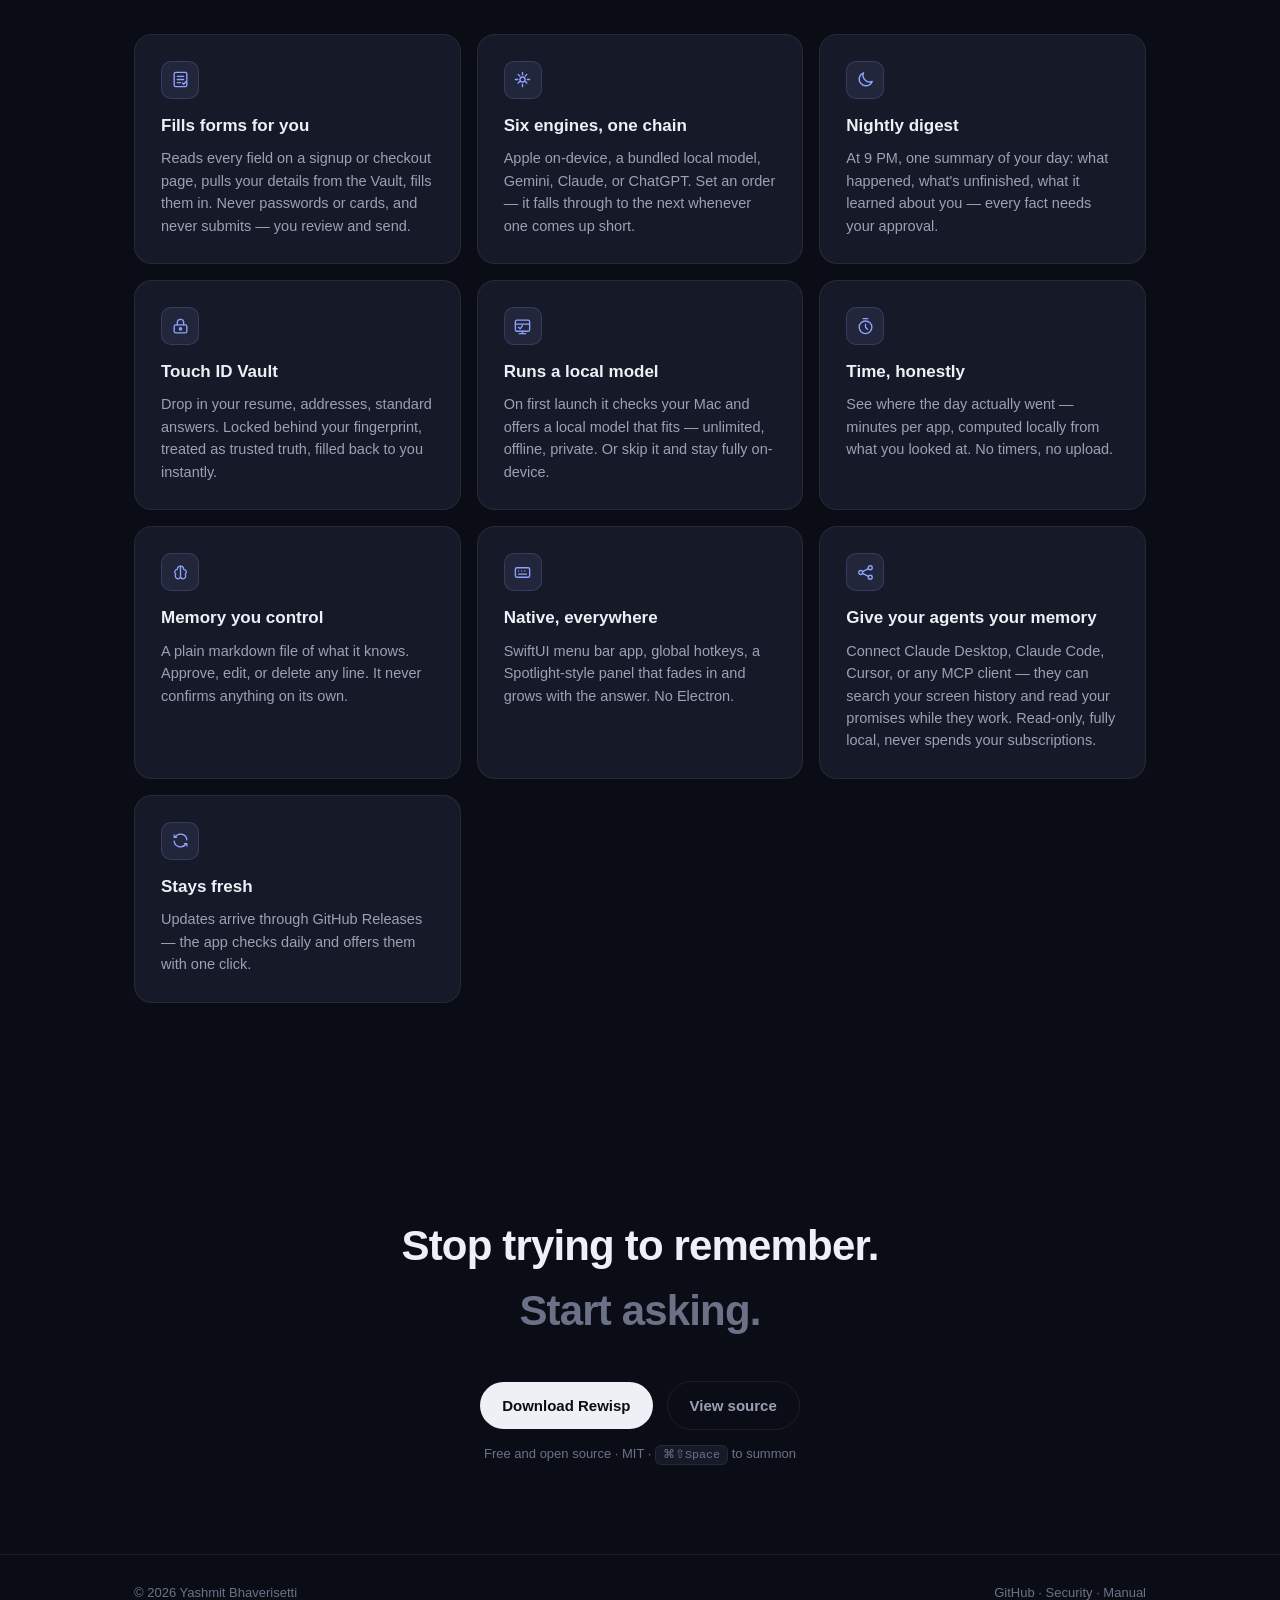
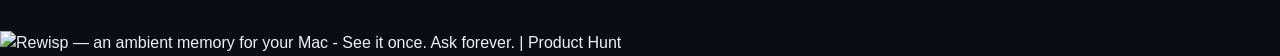
==== commit 0c7d768e: "site: install walkthrough page for the Gatekeeper block Downloads now route to install.html, which a" ====
--- a/site/index.html
+++ b/site/index.html
@@ -6,7 +6,7 @@
 <title>Rewisp — an ambient memory for your Mac</title>
 <meta name="description" content="Rewisp remembers the text of everything you see on your Mac, so you can ask about it later. Private by construction — screenshots never touch disk.">
 <link rel="icon" href="data:image/svg+xml,%3Csvg xmlns='http://www.w3.org/2000/svg' viewBox='0 0 24 24'%3E%3Crect width='24' height='24' rx='6' fill='%23181c2c'/%3E%3Cpath d='M 1.44 14.80 L 1.97 15.86 L 2.50 16.79 L 3.02 17.55 L 3.55 18.13 L 4.08 18.52 L 4.61 18.71 L 5.14 18.69 L 5.66 18.48 L 6.19 18.07 L 6.72 17.50 L 7.25 16.78 L 7.78 15.93 L 8.30 14.98 L 8.83 13.96 L 9.36 12.91 L 9.89 11.86 L 10.42 10.84 L 10.94 9.87 L 11.47 8.99 L 12.00 8.23 L 12.53 7.59 L 13.06 7.10 L 13.58 6.77 L 14.11 6.60 L 14.64 6.60 L 15.17 6.76 L 15.70 7.07 L 16.22 7.52 L 16.75 8.09 L 17.28 8.75 L 17.81 9.50 L 18.34 10.30 L 18.86 11.13 L 19.39 11.96 L 19.92 12.77 L 20.45 13.52 L 20.98 14.21 L 21.50 14.82 L 22.03 15.32 L 22.56 15.70' stroke='%23fff' stroke-width='1.8' stroke-linecap='round' stroke-linejoin='round' fill='none'/%3E%3Ccircle cx='22.56' cy='15.70' r='1.0' fill='%23fff'/%3E%3C/svg%3E">
-<link rel="stylesheet" href="css/styles.css?v=20260719d">
+<link rel="stylesheet" href="css/styles.css?v=20260719g">
 </head>
 <body>
 
@@ -26,7 +26,7 @@
       <a href="#how">How it works</a>
       <a href="https://github.com/yashmitb/Rewisp">GitHub</a>
     </div>
-    <a class="btn small" href="https://github.com/yashmitb/Rewisp/releases/latest/download/Rewisp.dmg">Download</a>
+    <a class="btn small" href="install.html">Download</a>
   </div>
 </nav>
 
@@ -37,7 +37,7 @@
     <h1>Your Mac,<br><span class="soft">with a memory.</span></h1>
     <p class="sub">Every glimpse of your screen becomes a <b>wisp</b> — text only, kept on this Mac. Ask anything later and Rewisp revisits them for you. Now it <b>reasons</b> over them too: what changed, what you promised, what you keep forgetting.</p>
     <div class="cta-row">
-      <a class="btn" href="https://github.com/yashmitb/Rewisp/releases/latest/download/Rewisp.dmg">Download for Mac</a>
+      <a class="btn" href="install.html">Download for Mac</a>
       <a class="btn ghost" href="https://github.com/yashmitb/Rewisp">View source</a>
     </div>
     <p class="hint">macOS 15+ · Apple Silicon · summon anywhere with <code>⌘⇧Space</code></p>
@@ -268,7 +268,7 @@
   <div class="wrap">
     <h2 class="reveal">Stop trying to remember.<br><span style="color:var(--dim)">Start asking.</span></h2>
     <div class="cta-row reveal d1">
-      <a class="btn" href="https://github.com/yashmitb/Rewisp/releases/latest/download/Rewisp.dmg">Download Rewisp</a>
+      <a class="btn" href="install.html">Download Rewisp</a>
       <a class="btn ghost" href="https://github.com/yashmitb/Rewisp">View source</a>
     </div>
     <p class="hint">Free and open source · MIT · <kbd>⌘⇧Space</kbd> to summon</p>
@@ -286,6 +286,11 @@
   </div>
 </footer>
 
-<script src="js/demos.js?v=20260719d"></script>
+<!-- Product Hunt badge — floats bottom-right, fades in after load -->
+<a class="ph-badge" href="https://www.producthunt.com/products/rewisp-an-ambient-memory-for-your-mac?embed=true&utm_source=badge-featured&utm_medium=badge&utm_campaign=badge-rewisp-an-ambient-memory-for-your-mac" target="_blank" rel="noopener noreferrer" aria-label="Rewisp on Product Hunt">
+  <img alt="Rewisp — an ambient memory for your Mac - See it once. Ask forever. | Product Hunt" width="250" height="54" loading="lazy" src="https://api.producthunt.com/widgets/embed-image/v1/featured.svg?post_id=1199790&theme=dark&t=1784448393504">
+</a>
+
+<script src="js/demos.js?v=20260719g"></script>
 </body>
 </html>
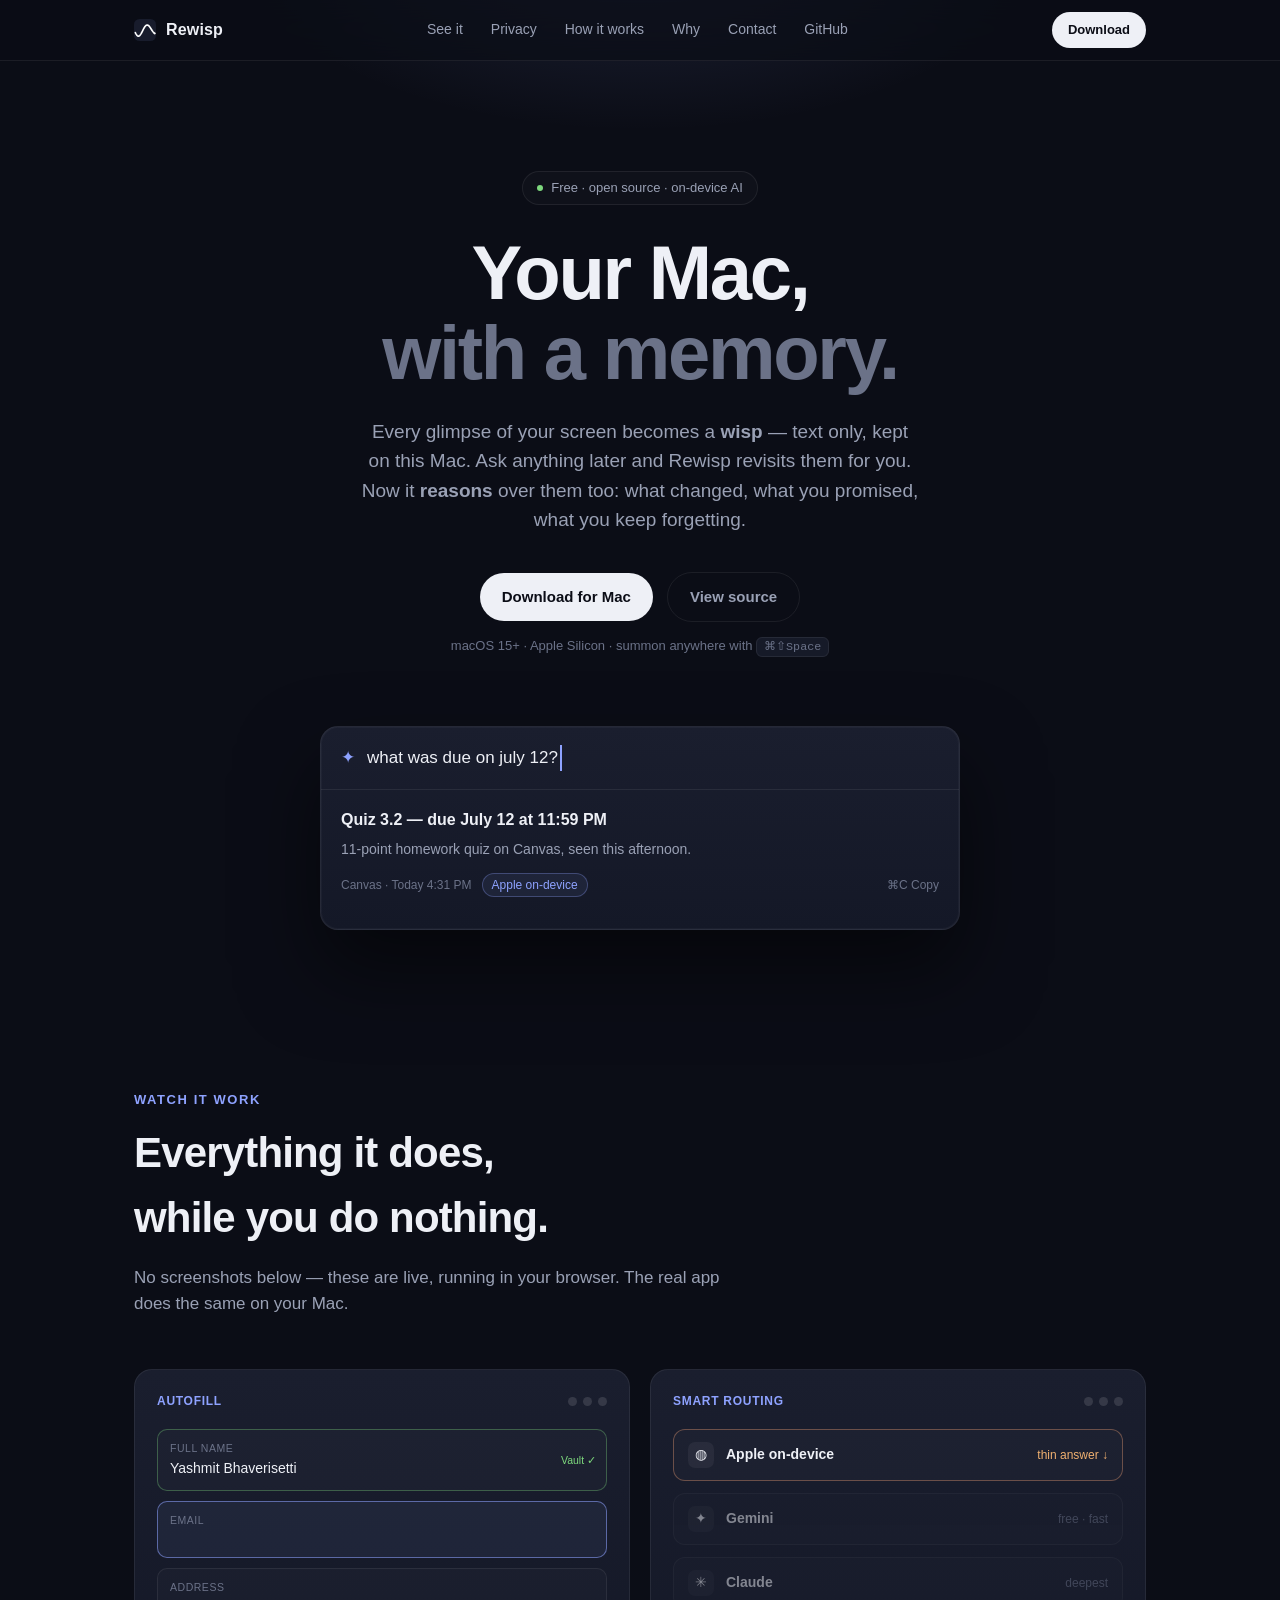
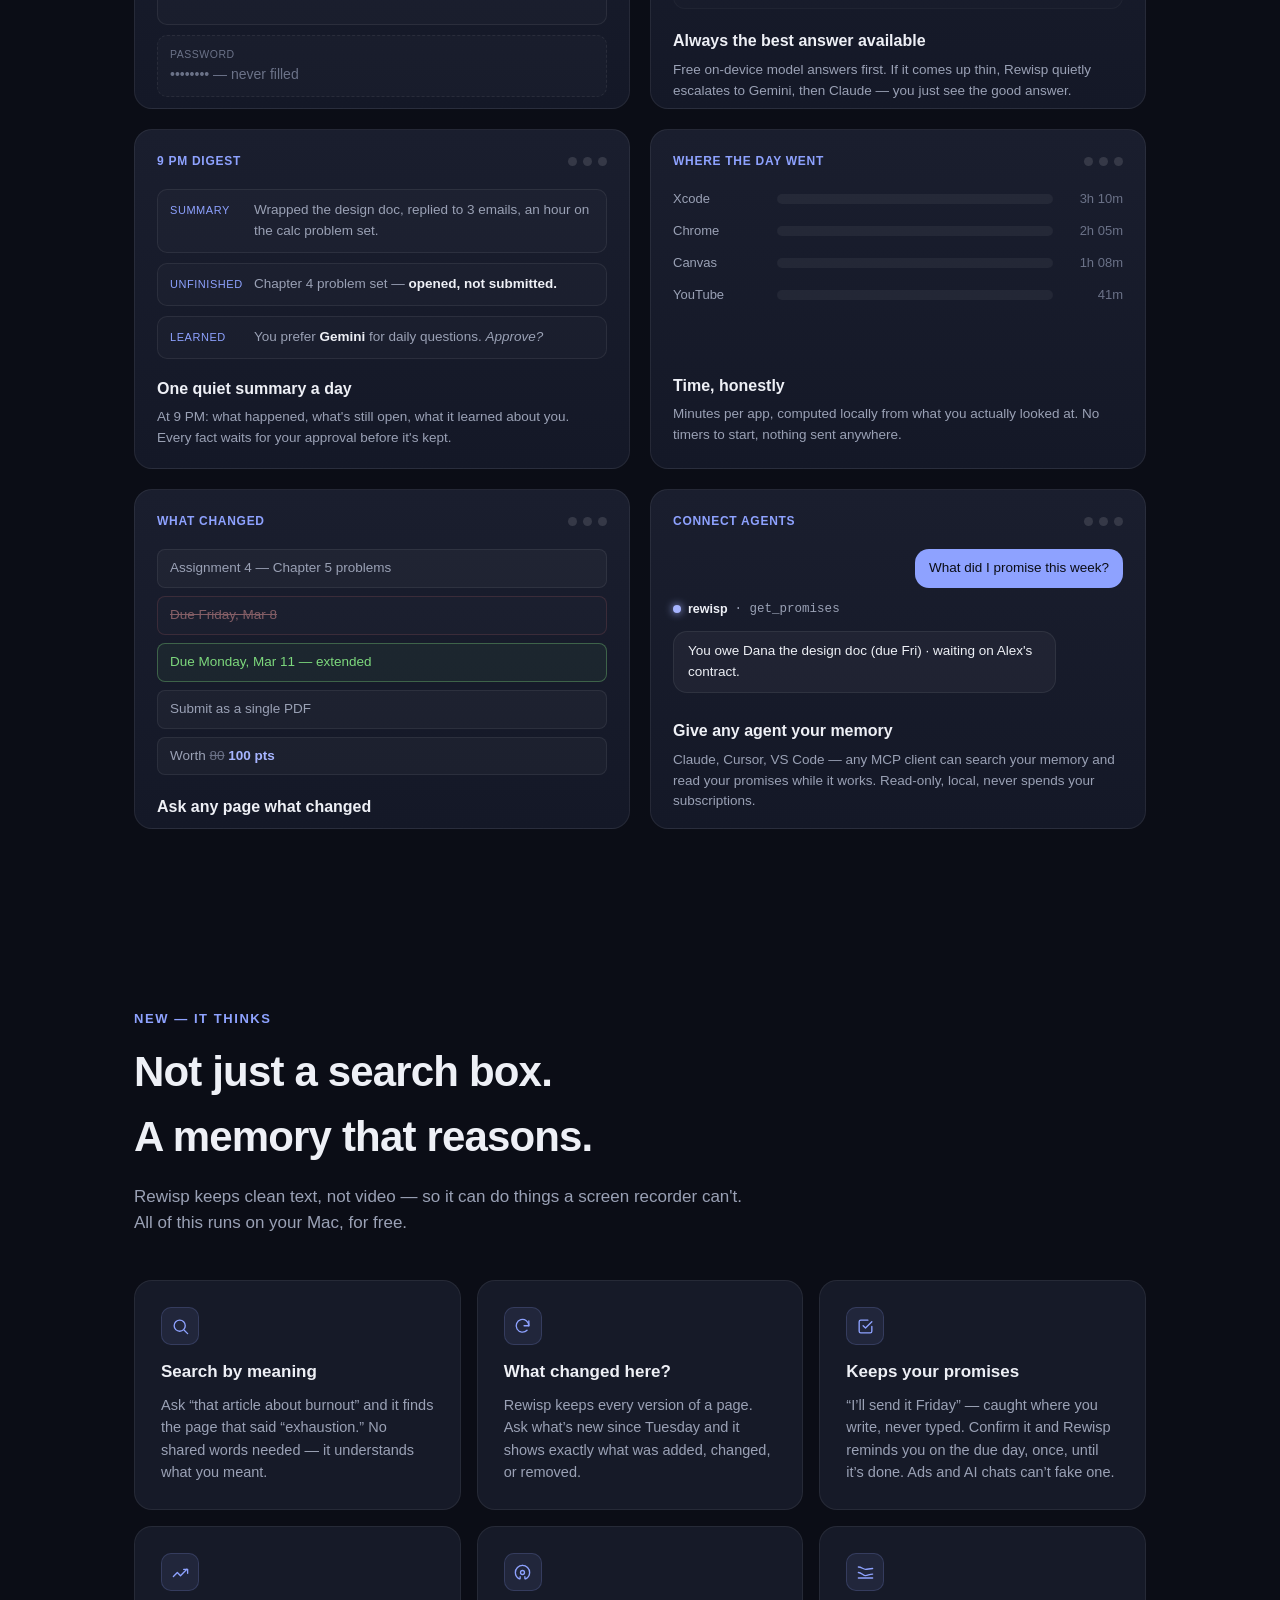
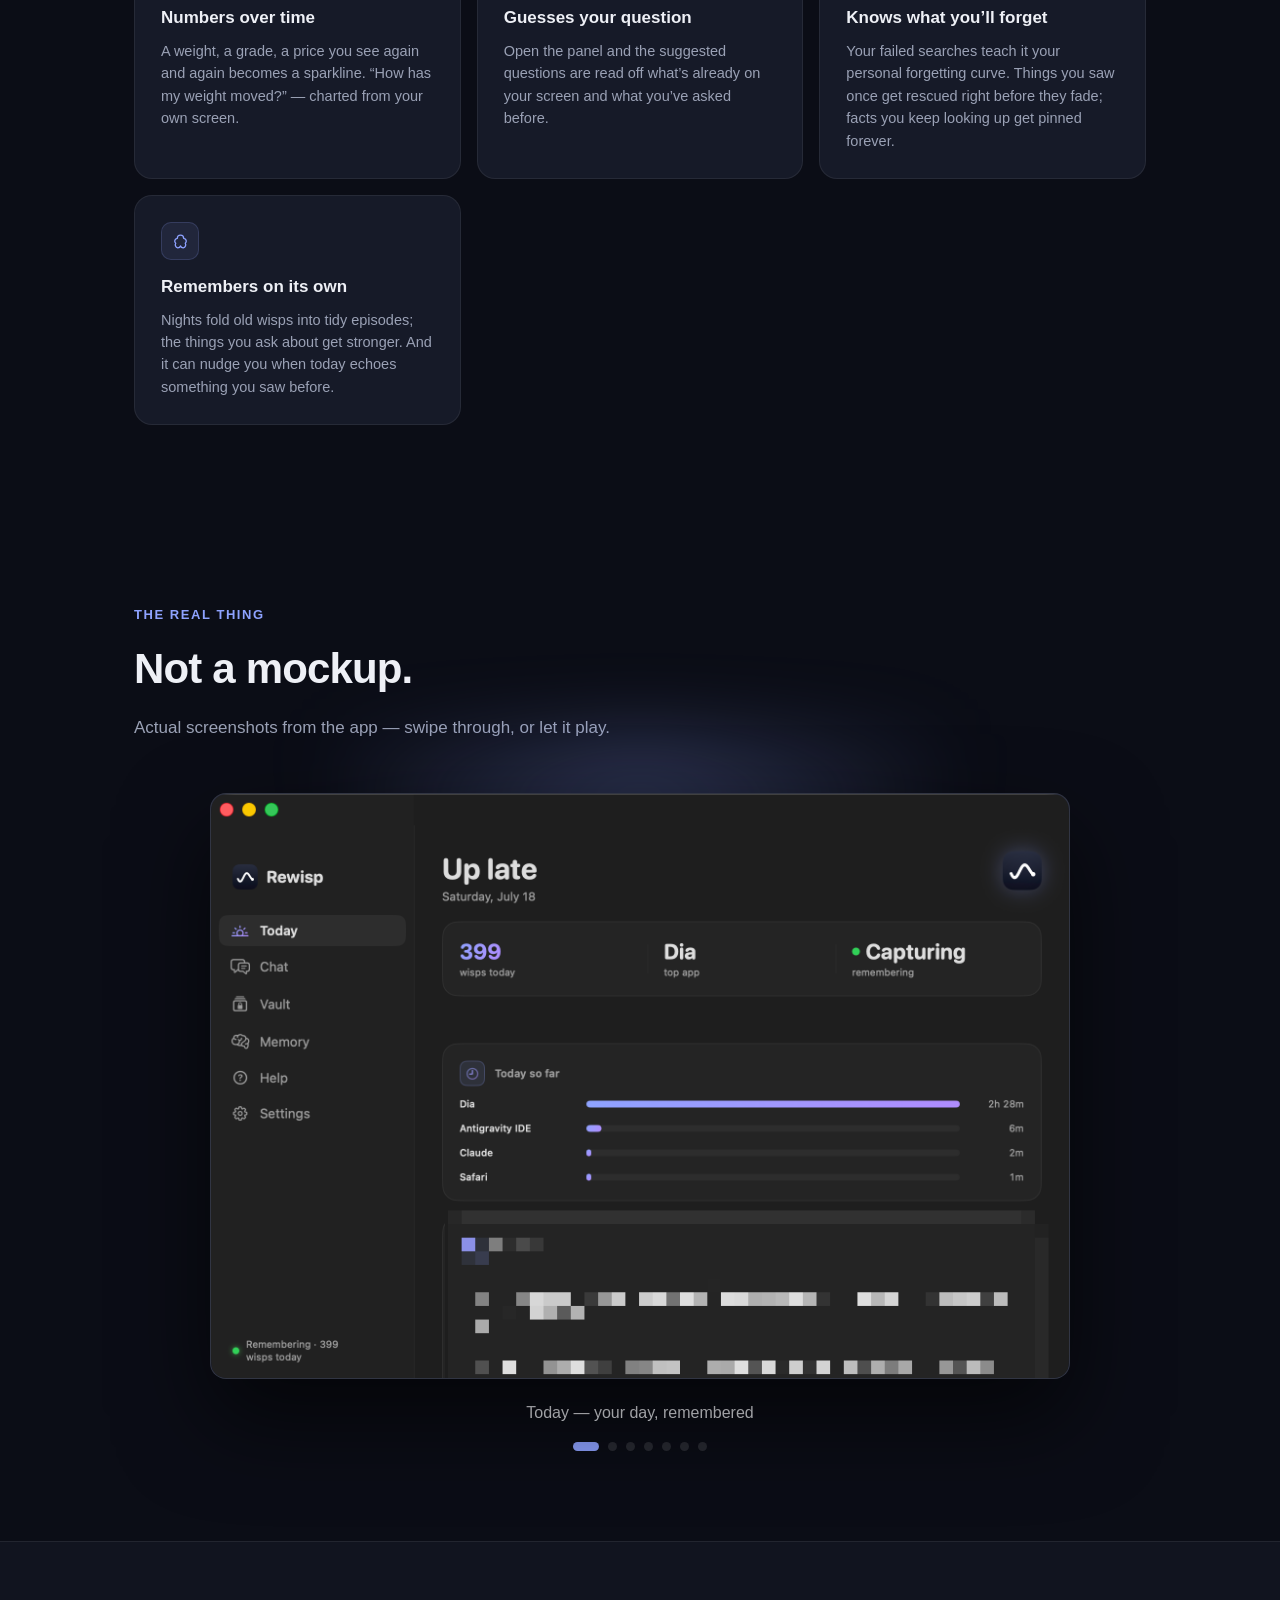
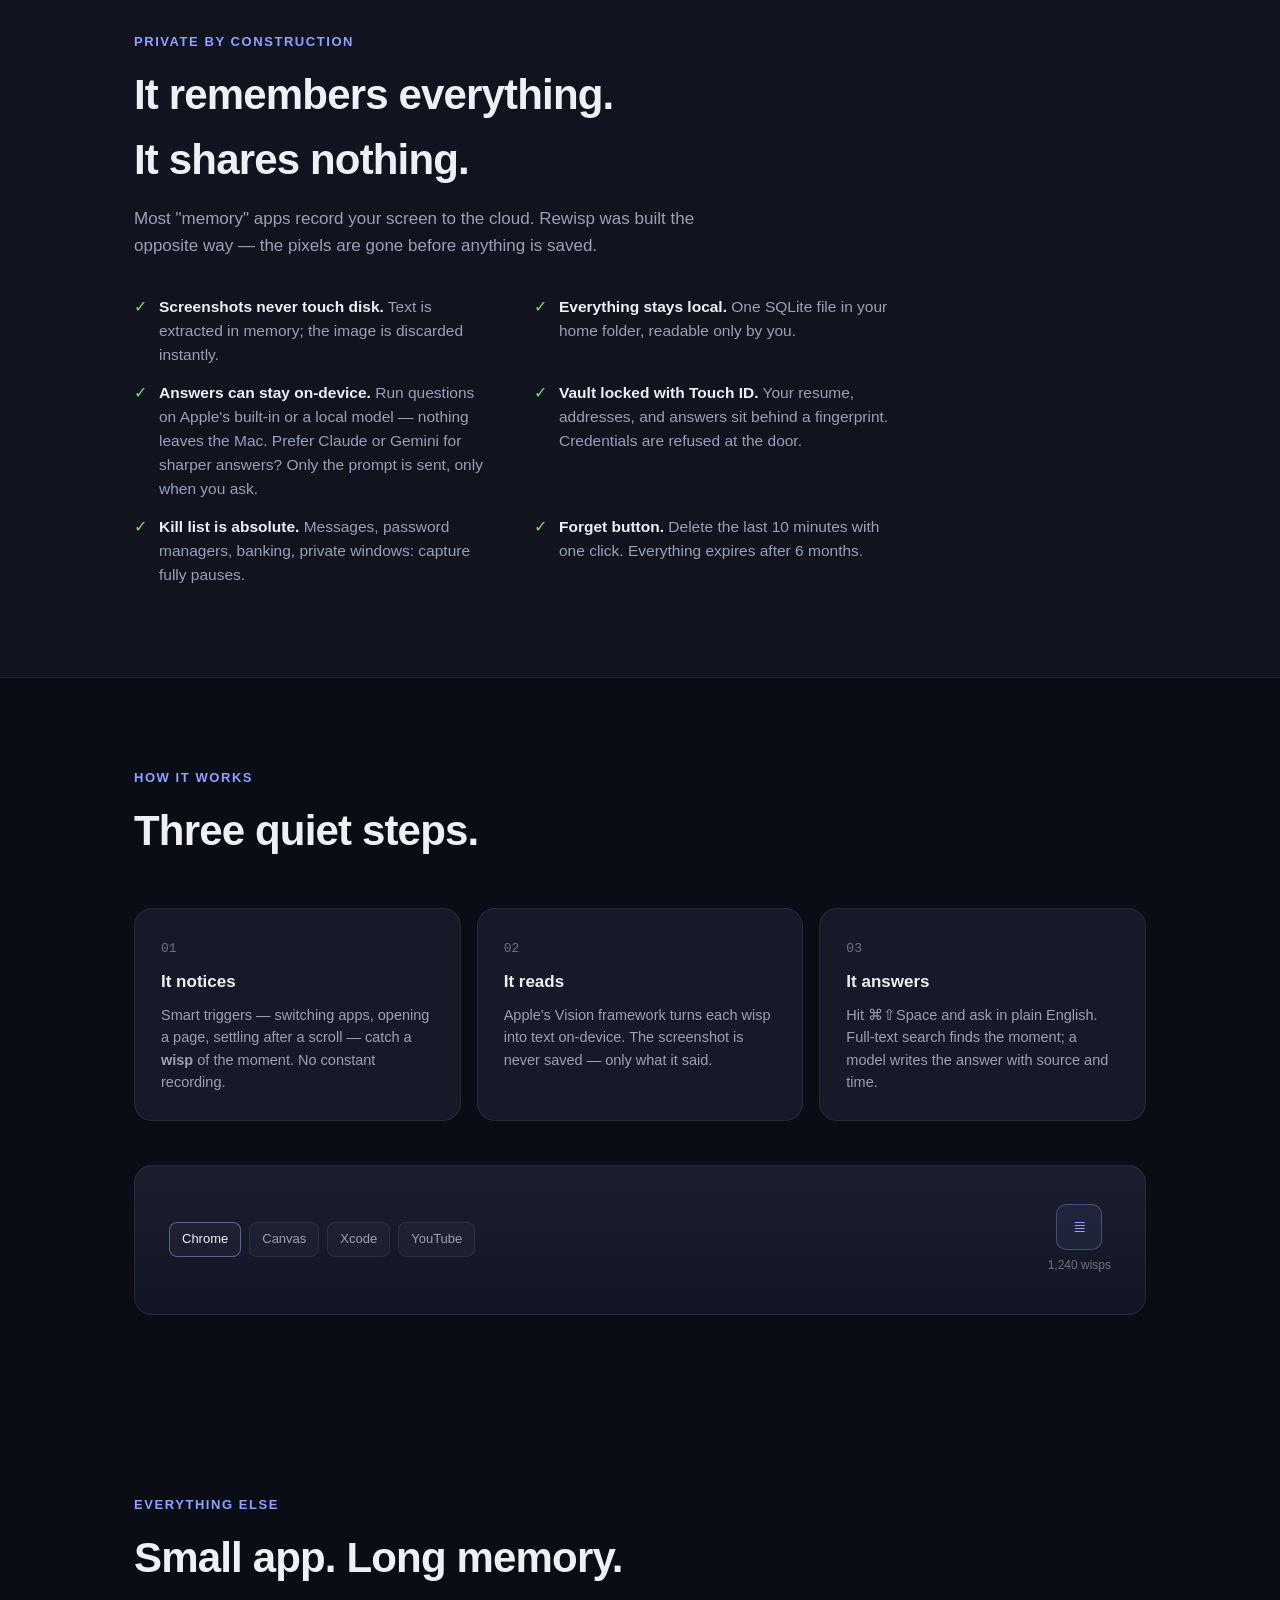
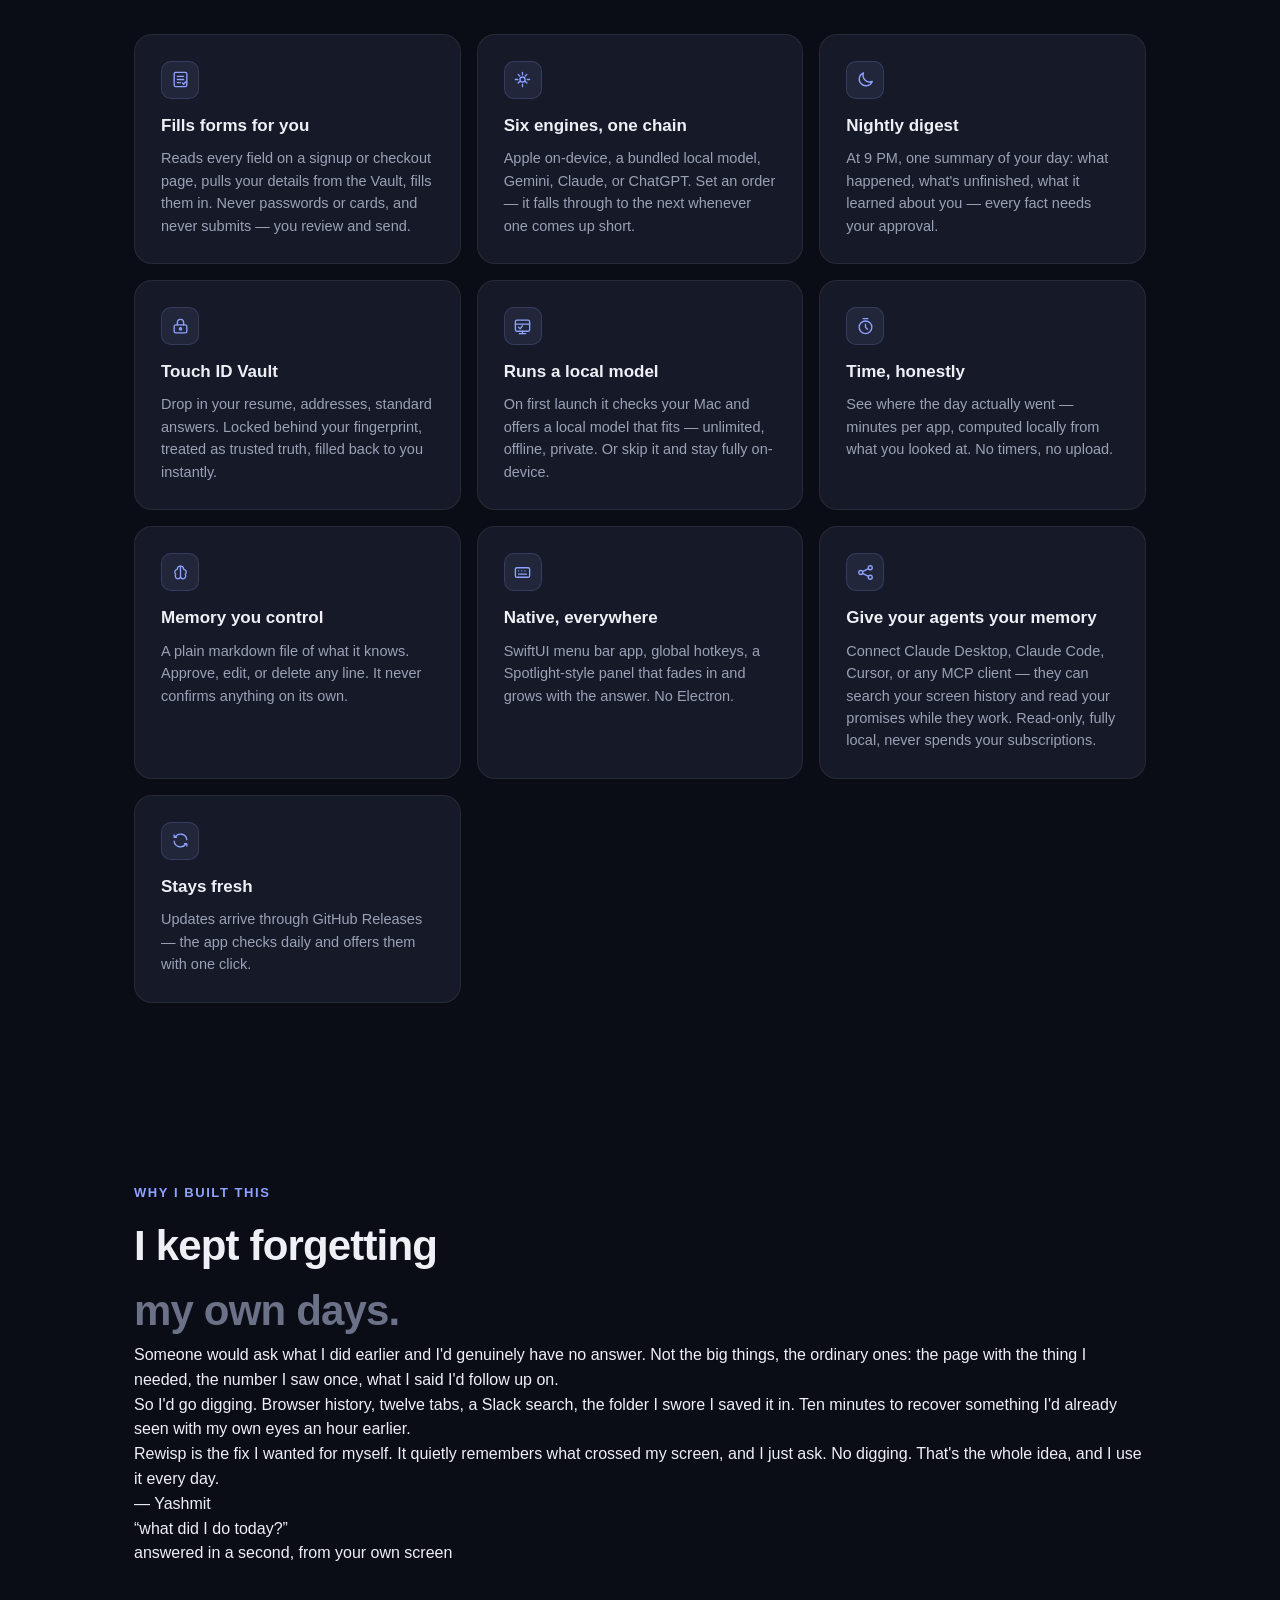
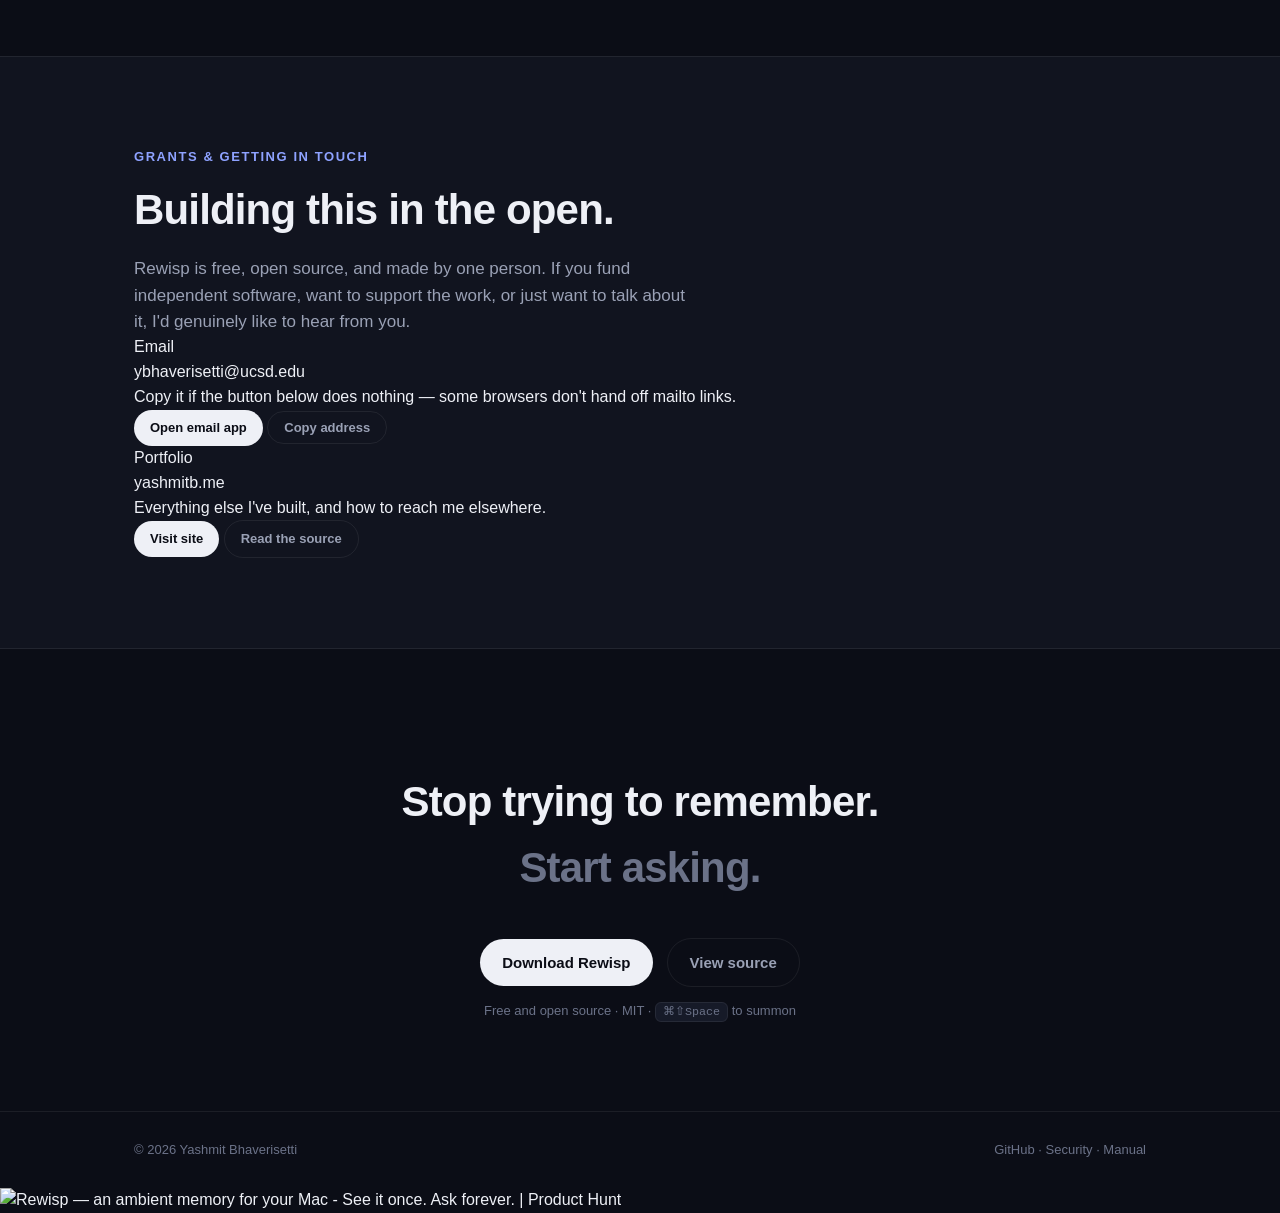
==== commit 56dd7a21: "release: v0.15.0 — the app was destroying its own code signature Reported as "it's working. Now it's" ====
--- a/site/index.html
+++ b/site/index.html
@@ -6,7 +6,7 @@
 <title>Rewisp — an ambient memory for your Mac</title>
 <meta name="description" content="Rewisp remembers the text of everything you see on your Mac, so you can ask about it later. Private by construction — screenshots never touch disk.">
 <link rel="icon" href="data:image/svg+xml,%3Csvg xmlns='http://www.w3.org/2000/svg' viewBox='0 0 24 24'%3E%3Crect width='24' height='24' rx='6' fill='%23181c2c'/%3E%3Cpath d='M 1.44 14.80 L 1.97 15.86 L 2.50 16.79 L 3.02 17.55 L 3.55 18.13 L 4.08 18.52 L 4.61 18.71 L 5.14 18.69 L 5.66 18.48 L 6.19 18.07 L 6.72 17.50 L 7.25 16.78 L 7.78 15.93 L 8.30 14.98 L 8.83 13.96 L 9.36 12.91 L 9.89 11.86 L 10.42 10.84 L 10.94 9.87 L 11.47 8.99 L 12.00 8.23 L 12.53 7.59 L 13.06 7.10 L 13.58 6.77 L 14.11 6.60 L 14.64 6.60 L 15.17 6.76 L 15.70 7.07 L 16.22 7.52 L 16.75 8.09 L 17.28 8.75 L 17.81 9.50 L 18.34 10.30 L 18.86 11.13 L 19.39 11.96 L 19.92 12.77 L 20.45 13.52 L 20.98 14.21 L 21.50 14.82 L 22.03 15.32 L 22.56 15.70' stroke='%23fff' stroke-width='1.8' stroke-linecap='round' stroke-linejoin='round' fill='none'/%3E%3Ccircle cx='22.56' cy='15.70' r='1.0' fill='%23fff'/%3E%3C/svg%3E">
-<link rel="stylesheet" href="css/styles.css?v=20260719g">
+<link rel="stylesheet" href="css/styles.css?v=20260719k">
 </head>
 <body>
 
@@ -24,6 +24,8 @@
       <a href="#see">See it</a>
       <a href="#privacy">Privacy</a>
       <a href="#how">How it works</a>
+      <a href="#why">Why</a>
+      <a href="#contact">Contact</a>
       <a href="https://github.com/yashmitb/Rewisp">GitHub</a>
     </div>
     <a class="btn small" href="install.html">Download</a>
@@ -263,6 +265,63 @@
   </div>
 </section>
 
+
+<!-- ── why I built this ── -->
+<section id="why">
+  <div class="wrap why-wrap">
+    <div class="why-text">
+      <div class="kicker reveal">Why I built this</div>
+      <h2 class="reveal d1">I kept forgetting<br><span style="color:var(--dim)">my own days.</span></h2>
+      <p class="reveal d1">Someone would ask what I did earlier and I'd genuinely have no answer. Not the big things, the ordinary ones: the page with the thing I needed, the number I saw once, what I said I'd follow up on.</p>
+      <p class="reveal d2">So I'd go digging. Browser history, twelve tabs, a Slack search, the folder I swore I saved it in. Ten minutes to recover something I'd already seen with my own eyes an hour earlier.</p>
+      <p class="reveal d2">Rewisp is the fix I wanted for myself. It quietly remembers what crossed my screen, and I just ask. No digging. That's the whole idea, and I use it every day.</p>
+      <p class="sig reveal d3">— Yashmit</p>
+    </div>
+    <div class="why-vis reveal d1">
+      <div class="why-card">
+        <div class="why-q">“what did I do today?”</div>
+        <div class="why-a">
+          <span class="why-line"></span>
+          <span class="why-line"></span>
+          <span class="why-line short"></span>
+        </div>
+        <div class="why-foot">answered in a second, from your own screen</div>
+      </div>
+    </div>
+  </div>
+</section>
+
+<!-- ── grants / get in touch ── -->
+<section id="contact" class="strip">
+  <div class="wrap">
+    <div class="kicker reveal">Grants &amp; getting in touch</div>
+    <h2 class="reveal d1">Building this in the open.</h2>
+    <p class="lead reveal d1" style="max-width:60ch">Rewisp is free, open source, and made by one person. If you fund independent software, want to support the work, or just want to talk about it, I'd genuinely like to hear from you.</p>
+
+    <div class="contact-grid">
+      <div class="contact-card reveal d1">
+        <div class="contact-label">Email</div>
+        <a class="contact-value" href="mailto:ybhaverisetti@ucsd.edu">ybhaverisetti@ucsd.edu</a>
+        <p class="contact-note">Copy it if the button below does nothing — some browsers don't hand off mailto links.</p>
+        <div class="contact-actions">
+          <a class="btn small" href="mailto:ybhaverisetti@ucsd.edu?subject=Rewisp">Open email app</a>
+          <button class="btn ghost small" id="copyEmail" type="button" data-email="ybhaverisetti@ucsd.edu">Copy address</button>
+        </div>
+      </div>
+
+      <div class="contact-card reveal d2">
+        <div class="contact-label">Portfolio</div>
+        <a class="contact-value" href="https://yashmitb.me" target="_blank" rel="noopener">yashmitb.me</a>
+        <p class="contact-note">Everything else I've built, and how to reach me elsewhere.</p>
+        <div class="contact-actions">
+          <a class="btn small" href="https://yashmitb.me" target="_blank" rel="noopener">Visit site</a>
+          <a class="btn ghost small" href="https://github.com/yashmitb/Rewisp">Read the source</a>
+        </div>
+      </div>
+    </div>
+  </div>
+</section>
+
 <!-- ── final ── -->
 <section class="final">
   <div class="wrap">
@@ -277,7 +336,7 @@
 
 <footer>
   <div class="wrap foot-inner">
-    <span>© 2026 Yashmit Bhaverisetti</span>
+    <span>© 2026 <a href="https://yashmitb.me" target="_blank" rel="noopener">Yashmit Bhaverisetti</a></span>
     <span>
       <a href="https://github.com/yashmitb/Rewisp">GitHub</a> ·
       <a href="https://github.com/yashmitb/Rewisp/blob/main/docs/SECURITY.md">Security</a> ·
@@ -291,6 +350,6 @@
   <img alt="Rewisp — an ambient memory for your Mac - See it once. Ask forever. | Product Hunt" width="250" height="54" loading="lazy" src="https://api.producthunt.com/widgets/embed-image/v1/featured.svg?post_id=1199790&theme=dark&t=1784448393504">
 </a>
 
-<script src="js/demos.js?v=20260719g"></script>
+<script src="js/demos.js?v=20260719k"></script>
 </body>
 </html>
